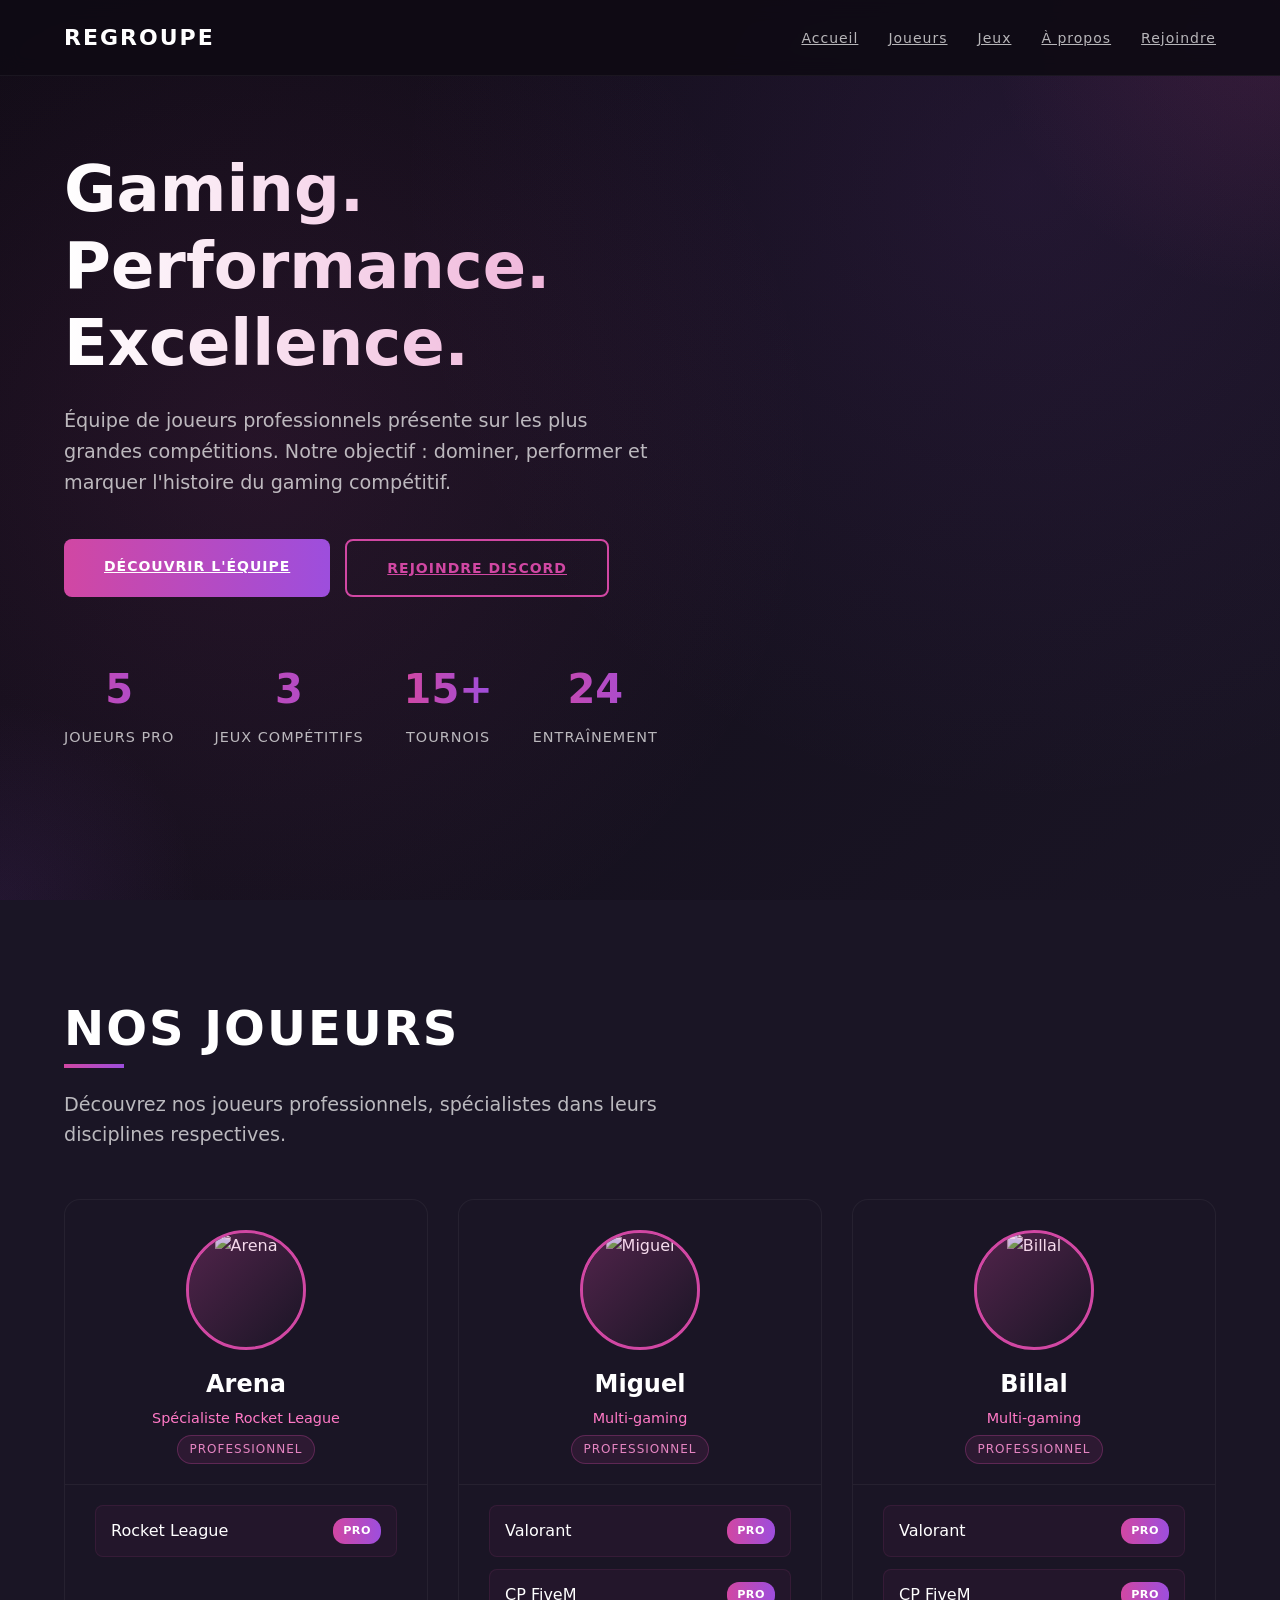
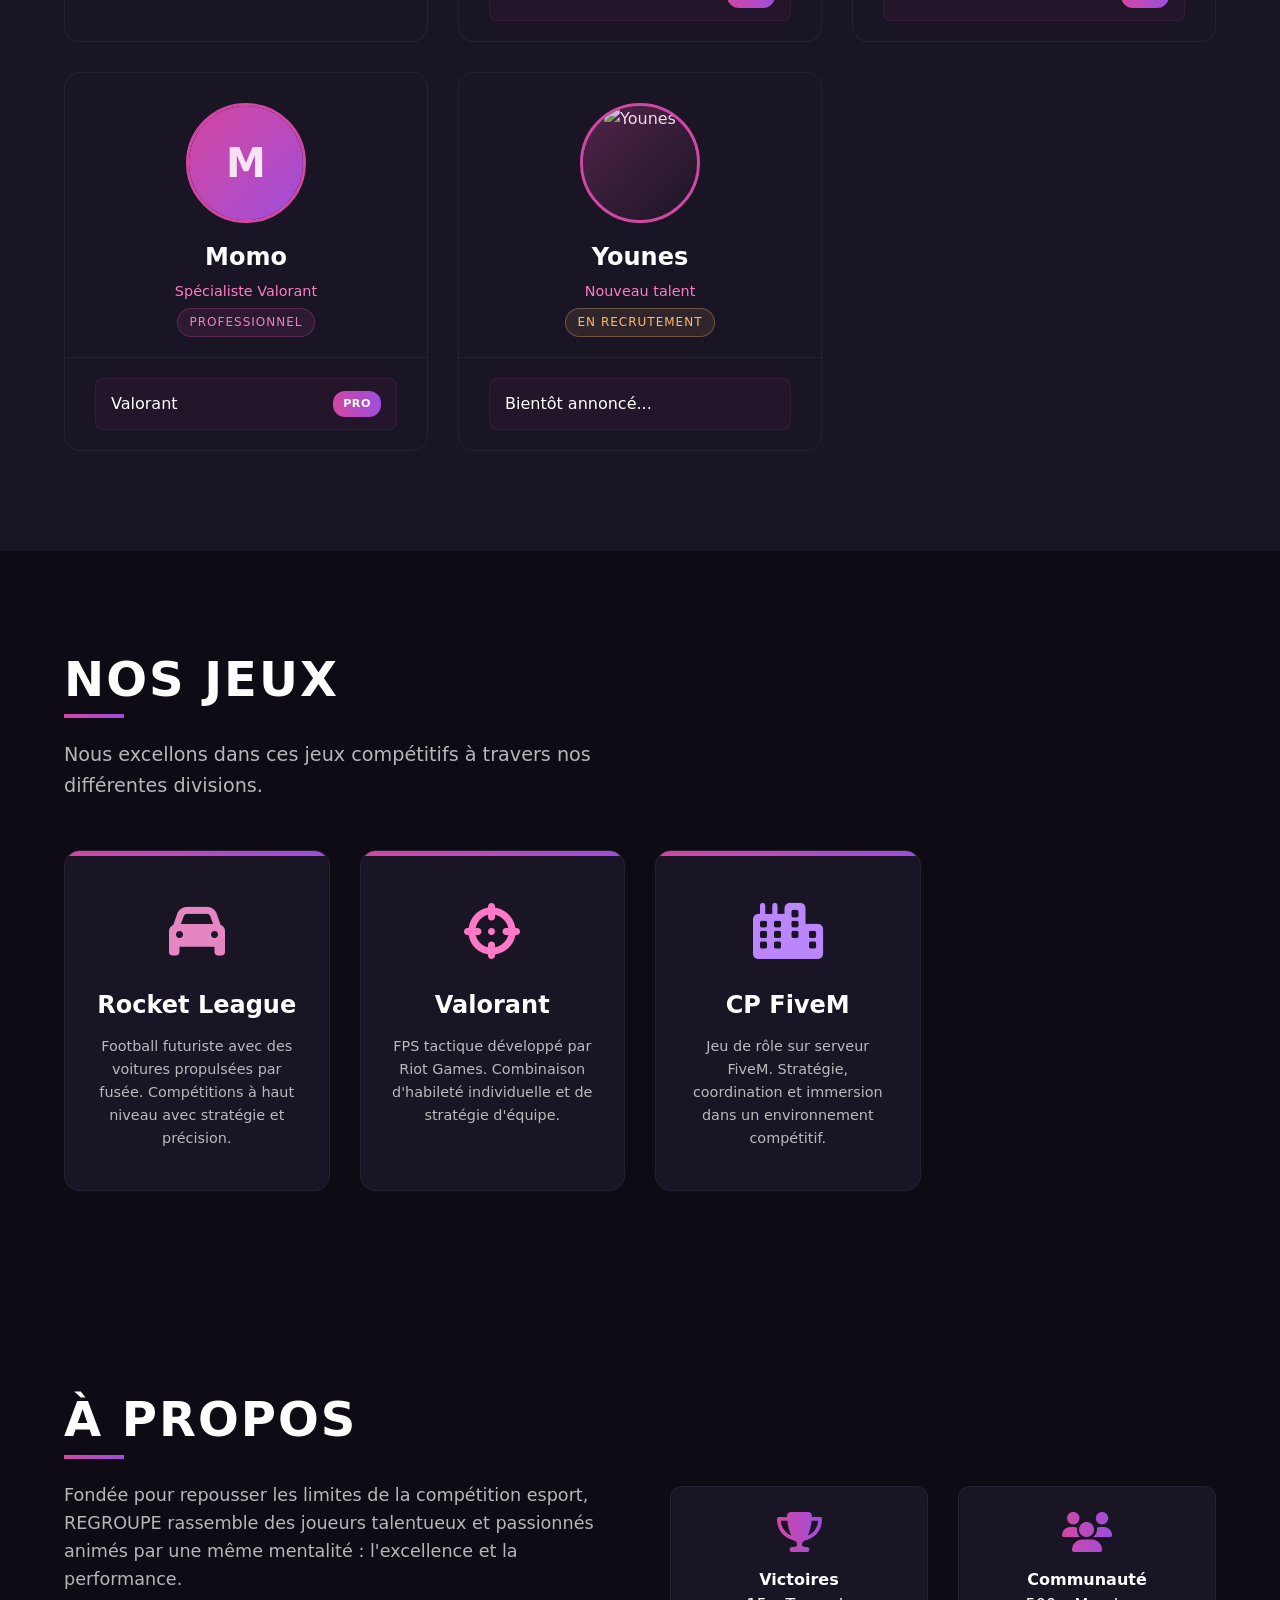
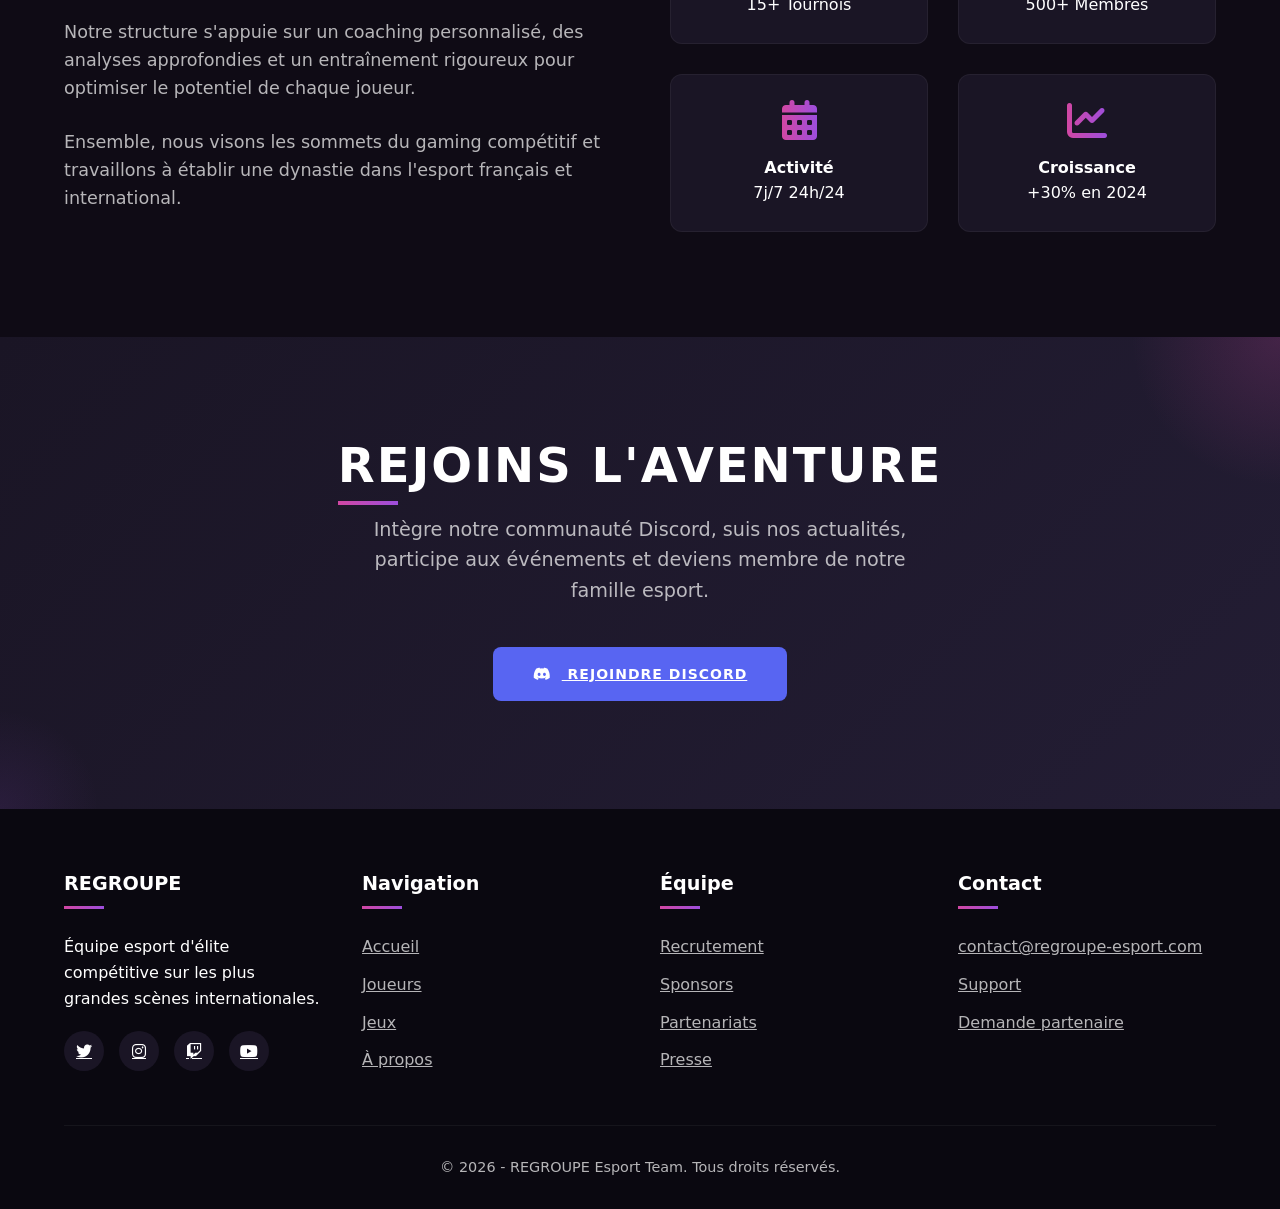
==== index.html @ 6b32d514 "Update index.html" ====
<!DOCTYPE html>
<html lang="fr">
<head>
<meta charset="UTF-8">
<meta name="viewport" content="width=device-width, initial-scale=1.0">
<meta name="description" content="REGROUPE - Équipe d'esport d'élite. Joueurs professionnels, compétitions et gaming compétitif.">
<title>REGROUPE - Elite Esport Team</title>
<link rel="stylesheet" href="https://cdnjs.cloudflare.com/ajax/libs/font-awesome/6.4.0/css/all.min.css">
<style>
/* ================= RESET & VARIABLES ================= */
:root {
    --primary: #d147a3;
    --primary-light: #e585c2;
    --primary-dark: #b32d8b;
    --secondary: #9d4edd;
    --secondary-light: #bb86fc;
    --secondary-dark: #7b2cbf;
    --background: #0f0b15;
    --surface: #1a1525;
    --surface-light: #231d34;
    --text: #ffffff;
    --text-secondary: rgba(255, 255, 255, 0.7);
    --accent: #ff79c6;
    --warning: #ffb86c;
    --border: rgba(255, 255, 255, 0.05);
    --success: #50fa7b;
    --discord: #5865f2;
}

* {
    margin: 0;
    padding: 0;
    box-sizing: border-box;
}

html {
    scroll-behavior: smooth;
}

body {
    font-family: 'Segoe UI', system-ui, -apple-system, sans-serif;
    background: var(--background);
    color: var(--text);
    line-height: 1.6;
    overflow-x: hidden;
}

/* ================= GLOBAL ================= */
.container {
    width: 90%;
    max-width: 1300px;
    margin: auto;
}

section {
    padding: 100px 0;
}

h1, h2, h3 {
    font-weight: 700;
    line-height: 1.2;
}

h1 {
    font-size: clamp(2.5rem, 5vw, 4rem);
}

h2 {
    font-size: clamp(2rem, 4vw, 3rem);
    text-transform: uppercase;
    letter-spacing: 2px;
    margin-bottom: 2rem;
    position: relative;
    display: inline-block;
}

h2::after {
    content: '';
    position: absolute;
    bottom: -10px;
    left: 0;
    width: 60px;
    height: 4px;
    background: linear-gradient(90deg, var(--primary), var(--secondary));
}

.section-subtitle {
    font-size: 1.2rem;
    color: var(--text-secondary);
    margin-bottom: 3rem;
    max-width: 600px;
}

.btn {
    display: inline-block;
    padding: 16px 40px;
    background: linear-gradient(90deg, var(--primary), var(--secondary));
    color: white;
    font-weight: 600;
    text-transform: uppercase;
    letter-spacing: 1px;
    border: none;
    border-radius: 8px;
    cursor: pointer;
    transition: all 0.3s ease;
    font-size: 14px;
    position: relative;
    overflow: hidden;
}

.btn:hover {
    transform: translateY(-3px);
    box-shadow: 0 10px 20px rgba(209, 71, 163, 0.3);
}

.btn.discord {
    background: var(--discord);
}

.btn.discord:hover {
    background: #4752c4;
}

.btn-outline {
    background: transparent;
    border: 2px solid var(--primary);
    color: var(--primary);
}

.btn-outline:hover {
    background: var(--primary);
    color: white;
}

/* ================= HEADER & NAVIGATION ================= */
header {
    position: fixed;
    width: 100%;
    top: 0;
    background: rgba(15, 11, 21, 0.95);
    backdrop-filter: blur(10px);
    -webkit-backdrop-filter: blur(10px);
    z-index: 1000;
    border-bottom: 1px solid rgba(255, 255, 255, 0.05);
    transition: all 0.3s ease;
}

.header-inner {
    display: flex;
    justify-content: space-between;
    align-items: center;
    padding: 20px 0;
}

.logo {
    font-size: 22px;
    font-weight: 700;
    letter-spacing: 2px;
    color: white;
    text-transform: uppercase;
}

nav ul {
    display: flex;
    gap: 30px;
    list-style: none;
}

nav li a {
    font-size: 14px;
    font-weight: 500;
    letter-spacing: 1px;
    color: var(--text-secondary);
    transition: all 0.3s ease;
    padding: 8px 0;
    position: relative;
}

nav li a:hover {
    color: white;
}

nav li a::after {
    content: '';
    position: absolute;
    bottom: 0;
    left: 0;
    width: 0;
    height: 2px;
    background: linear-gradient(90deg, var(--primary), var(--secondary));
    transition: width 0.3s ease;
}

nav li a:hover::after {
    width: 100%;
}

.menu-toggle {
    display: none;
    font-size: 24px;
    cursor: pointer;
    color: white;
}

/* ================= HERO ================= */
.hero {
    min-height: 100vh;
    background: 
        radial-gradient(circle at 20% 50%, rgba(209, 71, 163, 0.1) 0%, transparent 50%),
        radial-gradient(circle at 80% 20%, rgba(157, 78, 221, 0.1) 0%, transparent 50%),
        linear-gradient(135deg, #0f0b15 0%, #1a1525 100%);
    display: flex;
    align-items: center;
    position: relative;
    overflow: hidden;
    padding-top: 100px;
}

.hero::before {
    content: '';
    position: absolute;
    width: 600px;
    height: 600px;
    background: radial-gradient(circle, rgba(209, 71, 163, 0.15), transparent 70%);
    top: -300px;
    right: -300px;
    border-radius: 50%;
    z-index: 1;
}

.hero::after {
    content: '';
    position: absolute;
    width: 400px;
    height: 400px;
    background: radial-gradient(circle, rgba(157, 78, 221, 0.1), transparent 70%);
    bottom: -200px;
    left: -200px;
    border-radius: 50%;
}

.hero-content {
    max-width: 800px;
    position: relative;
    z-index: 2;
}

.hero h1 {
    margin-bottom: 25px;
    background: linear-gradient(90deg, #fff 0%, var(--primary-light) 100%);
    -webkit-background-clip: text;
    background-clip: text;
    color: transparent;
}

.hero p {
    font-size: 1.2rem;
    color: var(--text-secondary);
    margin-bottom: 40px;
    max-width: 600px;
}

.hero-buttons {
    display: flex;
    gap: 15px;
    flex-wrap: wrap;
}

.hero-stats {
    display: flex;
    gap: 40px;
    margin-top: 60px;
    flex-wrap: wrap;
}

.stat-item {
    text-align: center;
}

.stat-number {
    font-size: 2.5rem;
    font-weight: 700;
    background: linear-gradient(90deg, var(--primary), var(--secondary));
    -webkit-background-clip: text;
    background-clip: text;
    color: transparent;
    margin-bottom: 5px;
}

.stat-label {
    font-size: 0.9rem;
    color: var(--text-secondary);
    text-transform: uppercase;
    letter-spacing: 1px;
}

/* ================= PLAYERS ================= */
#players {
    background: #1a1525;
    position: relative;
}

.players-grid {
    display: grid;
    grid-template-columns: repeat(auto-fill, minmax(300px, 1fr));
    gap: 30px;
}

.player-card {
    background: var(--surface);
    border-radius: 16px;
    overflow: hidden;
    transition: all 0.4s ease;
    border: 1px solid var(--border);
    position: relative;
}

.player-card:hover {
    transform: translateY(-10px);
    background: var(--surface-light);
    border-color: rgba(209, 71, 163, 0.3);
    box-shadow: 0 15px 30px rgba(0, 0, 0, 0.3);
}

.player-header {
    padding: 30px 30px 20px;
    text-align: center;
    border-bottom: 1px solid var(--border);
}

.player-avatar {
    width: 120px;
    height: 120px;
    margin: 0 auto 20px;
    border-radius: 50%;
    border: 3px solid var(--primary);
    overflow: hidden;
    position: relative;
}

.player-avatar img {
    width: 100%;
    height: 100%;
    object-fit: cover;
    transition: transform 0.5s ease;
}

.player-card:hover .player-avatar img {
    transform: scale(1.1);
}

.player-avatar::after {
    content: '';
    position: absolute;
    top: 0;
    left: 0;
    width: 100%;
    height: 100%;
    background: linear-gradient(135deg, rgba(209, 71, 163, 0.3), transparent);
    border-radius: 50%;
}

.player-card h3 {
    font-size: 1.5rem;
    margin-bottom: 8px;
}

.player-role {
    font-size: 0.9rem;
    color: var(--accent);
    font-weight: 500;
    margin-bottom: 5px;
}

.player-status {
    font-size: 0.75rem;
    text-transform: uppercase;
    letter-spacing: 1px;
    padding: 4px 12px;
    border-radius: 20px;
    display: inline-block;
}

.status-pro {
    background: rgba(209, 71, 163, 0.1);
    color: var(--primary-light);
    border: 1px solid rgba(209, 71, 163, 0.3);
}

.status-pending {
    background: rgba(255, 184, 108, 0.1);
    color: var(--warning);
    border: 1px solid rgba(255, 184, 108, 0.3);
}

.player-body {
    padding: 20px 30px;
}

.games-list {
    display: flex;
    flex-direction: column;
    gap: 12px;
}

.game-item {
    background: rgba(209, 71, 163, 0.05);
    border-radius: 8px;
    padding: 12px 15px;
    display: flex;
    justify-content: space-between;
    align-items: center;
    transition: all 0.3s ease;
    border: 1px solid rgba(209, 71, 163, 0.1);
}

.game-item:hover {
    background: rgba(209, 71, 163, 0.1);
    border-color: rgba(209, 71, 163, 0.3);
}

.game-name {
    font-weight: 500;
}

.pro-badge {
    background: linear-gradient(90deg, var(--primary), var(--secondary));
    color: white;
    padding: 4px 10px;
    border-radius: 12px;
    font-size: 0.7rem;
    font-weight: 700;
    letter-spacing: 0.5px;
}

/* ================= GAMES ================= */
#games {
    background: #0f0b15;
}

.games-grid {
    display: grid;
    grid-template-columns: repeat(auto-fill, minmax(250px, 1fr));
    gap: 30px;
}

.game-card {
    background: var(--surface);
    border-radius: 16px;
    padding: 40px 30px;
    text-align: center;
    transition: all 0.4s ease;
    border: 1px solid var(--border);
    position: relative;
    overflow: hidden;
}

.game-card:hover {
    transform: translateY(-10px);
    border-color: rgba(209, 71, 163, 0.3);
    box-shadow: 0 15px 30px rgba(0, 0, 0, 0.3);
}

.game-card::before {
    content: '';
    position: absolute;
    top: 0;
    left: 0;
    width: 100%;
    height: 5px;
    background: linear-gradient(90deg, var(--primary), var(--secondary));
}

.game-icon {
    font-size: 3.5rem;
    margin-bottom: 20px;
    height: 80px;
    display: flex;
    align-items: center;
    justify-content: center;
}

.game-card h3 {
    font-size: 1.5rem;
    margin-bottom: 15px;
}

.game-description {
    color: var(--text-secondary);
    font-size: 0.9rem;
}

/* ================= ABOUT ================= */
.about-content {
    display: grid;
    grid-template-columns: 1fr 1fr;
    gap: 60px;
    align-items: center;
}

.about-text p {
    margin-bottom: 25px;
    color: var(--text-secondary);
    font-size: 1.1rem;
}

.about-stats {
    display: grid;
    grid-template-columns: repeat(2, 1fr);
    gap: 30px;
}

.about-stat {
    text-align: center;
    padding: 25px;
    background: var(--surface);
    border-radius: 12px;
    border: 1px solid var(--border);
    transition: all 0.3s ease;
}

.about-stat:hover {
    border-color: rgba(209, 71, 163, 0.3);
    transform: translateY(-5px);
}

.about-stat i {
    font-size: 2.5rem;
    background: linear-gradient(90deg, var(--primary), var(--secondary));
    -webkit-background-clip: text;
    background-clip: text;
    color: transparent;
    margin-bottom: 15px;
}

/* ================= DISCORD CTA ================= */
.discord-cta {
    background: linear-gradient(135deg, #1a1525 0%, #231d34 100%);
    text-align: center;
    position: relative;
    overflow: hidden;
}

.discord-cta::before {
    content: '';
    position: absolute;
    width: 300px;
    height: 300px;
    background: radial-gradient(circle, rgba(209, 71, 163, 0.2), transparent 70%);
    top: -150px;
    right: -150px;
    border-radius: 50%;
}

.discord-cta::after {
    content: '';
    position: absolute;
    width: 200px;
    height: 200px;
    background: radial-gradient(circle, rgba(157, 78, 221, 0.1), transparent 70%);
    bottom: -100px;
    left: -100px;
    border-radius: 50%;
}

.discord-cta .container {
    position: relative;
    z-index: 2;
}

.discord-cta h2 {
    margin-bottom: 20px;
}

.discord-cta p {
    font-size: 1.2rem;
    color: var(--text-secondary);
    margin-bottom: 40px;
    max-width: 600px;
    margin-left: auto;
    margin-right: auto;
}

/* ================= FOOTER ================= */
footer {
    background: #0a0810;
    padding: 60px 0 30px;
}

.footer-content {
    display: grid;
    grid-template-columns: repeat(4, 1fr);
    gap: 40px;
    margin-bottom: 40px;
}

.footer-column h4 {
    font-size: 1.2rem;
    margin-bottom: 25px;
    position: relative;
    padding-bottom: 10px;
}

.footer-column h4::after {
    content: '';
    position: absolute;
    bottom: 0;
    left: 0;
    width: 40px;
    height: 3px;
    background: linear-gradient(90deg, var(--primary), var(--secondary));
}

.footer-links {
    list-style: none;
}

.footer-links li {
    margin-bottom: 12px;
}

.footer-links a {
    color: var(--text-secondary);
    transition: all 0.3s ease;
}

.footer-links a:hover {
    color: white;
    padding-left: 5px;
}

.social-links {
    display: flex;
    gap: 15px;
    margin-top: 20px;
}

.social-links a {
    display: flex;
    align-items: center;
    justify-content: center;
    width: 40px;
    height: 40px;
    background: var(--surface);
    border-radius: 50%;
    color: white;
    transition: all 0.3s ease;
}

.social-links a:hover {
    background: linear-gradient(90deg, var(--primary), var(--secondary));
    transform: translateY(-5px);
}

.copyright {
    text-align: center;
    padding-top: 30px;
    border-top: 1px solid rgba(255, 255, 255, 0.05);
    color: var(--text-secondary);
    font-size: 0.9rem;
}

/* ================= SCROLL ANIMATION ================= */
.reveal {
    opacity: 0;
    transform: translateY(40px);
    transition: all 0.8s cubic-bezier(0.5, 0, 0, 1);
}

.reveal.active {
    opacity: 1;
    transform: translateY(0);
}

/* ================= RESPONSIVE ================= */
@media (max-width: 992px) {
    .about-content {
        grid-template-columns: 1fr;
        gap: 40px;
    }
    
    .footer-content {
        grid-template-columns: repeat(2, 1fr);
    }
}

@media (max-width: 768px) {
    nav ul {
        position: fixed;
        top: 80px;
        left: 0;
        width: 100%;
        background: rgba(15, 11, 21, 0.98);
        backdrop-filter: blur(10px);
        flex-direction: column;
        align-items: center;
        padding: 30px 0;
        gap: 20px;
        transform: translateY(-100%);
        opacity: 0;
        visibility: hidden;
        transition: all 0.4s ease;
        z-index: 999;
        border-bottom: 1px solid var(--border);
    }
    
    nav ul.active {
        transform: translateY(0);
        opacity: 1;
        visibility: visible;
    }
    
    .menu-toggle {
        display: block;
    }
    
    .hero-stats {
        justify-content: center;
        gap: 30px;
    }
    
    .hero-buttons {
        flex-direction: column;
        align-items: flex-start;
    }
    
    .stat-item {
        flex: 0 0 calc(50% - 15px);
    }
    
    section {
        padding: 80px 0;
    }
}

@media (max-width: 576px) {
    .players-grid,
    .games-grid {
        grid-template-columns: 1fr;
    }
    
    .hero-stats {
        flex-direction: column;
        gap: 20px;
    }
    
    .stat-item {
        flex: 0 0 100%;
    }
    
    .footer-content {
        grid-template-columns: 1fr;
    }
    
    .about-stats {
        grid-template-columns: 1fr;
    }
}
</style>
</head>

<body>

<header>
    <div class="container header-inner">
        <div class="logo">REGROUPE</div>
        <div class="menu-toggle" id="menuToggle">
            <i class="fas fa-bars"></i>
        </div>
        <nav>
            <ul id="navMenu">
                <li><a href="#hero">Accueil</a></li>
                <li><a href="#players">Joueurs</a></li>
                <li><a href="#games">Jeux</a></li>
                <li><a href="#about">À propos</a></li>
                <li><a href="#discord">Rejoindre</a></li>
            </ul>
        </nav>
    </div>
</header>

<section class="hero" id="hero">
    <div class="container">
        <div class="hero-content reveal">
            <h1>Gaming. Performance. Excellence.</h1>
            <p>
                Équipe de joueurs professionnels présente sur les plus grandes compétitions.
                Notre objectif : dominer, performer et marquer l'histoire du gaming compétitif.
            </p>
            <div class="hero-buttons">
                <a href="#players" class="btn">Découvrir l'équipe</a>
                <a href="#discord" class="btn btn-outline">Rejoindre Discord</a>
            </div>
            <div class="hero-stats">
                <div class="stat-item reveal">
                    <div class="stat-number">5</div>
                    <div class="stat-label">Joueurs Pro</div>
                </div>
                <div class="stat-item reveal">
                    <div class="stat-number">3</div>
                    <div class="stat-label">Jeux Compétitifs</div>
                </div>
                <div class="stat-item reveal">
                    <div class="stat-number">15+</div>
                    <div class="stat-label">Tournois</div>
                </div>
                <div class="stat-item reveal">
                    <div class="stat-number">24/7</div>
                    <div class="stat-label">Entraînement</div>
                </div>
            </div>
        </div>
    </div>
</section>

<section id="players">
    <div class="container">
        <h2 class="reveal">Nos Joueurs</h2>
        <p class="section-subtitle reveal">Découvrez nos joueurs professionnels, spécialistes dans leurs disciplines respectives.</p>
        
        <div class="players-grid">
            <div class="player-card reveal">
                <div class="player-header">
                    <div class="player-avatar">
                        <img src="https://cdn.discordapp.com/avatars/1020293206275006467/a2a3ce6e78648e7be5e22c130faf07b6.png?size=1024" alt="Arena">
                    </div>
                    <h3>Arena</h3>
                    <div class="player-role">Spécialiste Rocket League</div>
                    <div class="player-status status-pro">Professionnel</div>
                </div>
                <div class="player-body">
                    <div class="games-list">
                        <div class="game-item">
                            <span class="game-name">Rocket League</span>
                            <span class="pro-badge">PRO</span>
                        </div>
                    </div>
                </div>
            </div>

            <div class="player-card reveal">
                <div class="player-header">
                    <div class="player-avatar">
                        <img src="https://cdn.discordapp.com/avatars/955131632581500938/8b0ec47c6717c95256fdf69a885ccce3.png?size=1024" alt="Miguel">
                    </div>
                    <h3>Miguel</h3>
                    <div class="player-role">Multi-gaming</div>
                    <div class="player-status status-pro">Professionnel</div>
                </div>
                <div class="player-body">
                    <div class="games-list">
                        <div class="game-item">
                            <span class="game-name">Valorant</span>
                            <span class="pro-badge">PRO</span>
                        </div>
                        <div class="game-item">
                            <span class="game-name">CP FiveM</span>
                            <span class="pro-badge">PRO</span>
                        </div>
                    </div>
                </div>
            </div>

            <div class="player-card reveal">
                <div class="player-header">
                    <div class="player-avatar">
                        <img src="https://cdn.discordapp.com/avatars/639645226377412666/a_aa2892becb77d1b253a7e54a13a0e8cf.gif?size=1024" alt="Billal">
                    </div>
                    <h3>Billal</h3>
                    <div class="player-role">Multi-gaming</div>
                    <div class="player-status status-pro">Professionnel</div>
                </div>
                <div class="player-body">
                    <div class="games-list">
                        <div class="game-item">
                            <span class="game-name">Valorant</span>
                            <span class="pro-badge">PRO</span>
                        </div>
                        <div class="game-item">
                            <span class="game-name">CP FiveM</span>
                            <span class="pro-badge">PRO</span>
                        </div>
                    </div>
                </div>
            </div>

            <div class="player-card reveal">
                <div class="player-header">
                    <div class="player-avatar">
                        <div style="width: 100%; height: 100%; background: linear-gradient(135deg, var(--primary), var(--secondary)); display: flex; align-items: center; justify-content: center; font-size: 2.5rem; font-weight: bold;">M</div>
                    </div>
                    <h3>Momo</h3>
                    <div class="player-role">Spécialiste Valorant</div>
                    <div class="player-status status-pro">Professionnel</div>
                </div>
                <div class="player-body">
                    <div class="games-list">
                        <div class="game-item">
                            <span class="game-name">Valorant</span>
                            <span class="pro-badge">PRO</span>
                        </div>
                    </div>
                </div>
            </div>

            <div class="player-card reveal">
                <div class="player-header">
                    <div class="player-avatar">
                        <img src="https://cdn.discordapp.com/avatars/1443700860583411817/c256b0f046fea6a8053f9e53bbf5bc9a.png?size=1024" alt="Younes">
                    </div>
                    <h3>Younes</h3>
                    <div class="player-role">Nouveau talent</div>
                    <div class="player-status status-pending">En recrutement</div>
                </div>
                <div class="player-body">
                    <div class="games-list">
                        <div class="game-item">
                            <span class="game-name">Bientôt annoncé...</span>
                        </div>
                    </div>
                </div>
            </div>
        </div>
    </div>
</section>

<section id="games">
    <div class="container">
        <h2 class="reveal">Nos Jeux</h2>
        <p class="section-subtitle reveal">Nous excellons dans ces jeux compétitifs à travers nos différentes divisions.</p>
        
        <div class="games-grid">
            <div class="game-card reveal">
                <div class="game-icon">
                    <i class="fas fa-car" style="color: var(--primary-light);"></i>
                </div>
                <h3>Rocket League</h3>
                <p class="game-description">Football futuriste avec des voitures propulsées par fusée. Compétitions à haut niveau avec stratégie et précision.</p>
            </div>
            
            <div class="game-card reveal">
                <div class="game-icon">
                    <i class="fas fa-crosshairs" style="color: #ff79c6;"></i>
                </div>
                <h3>Valorant</h3>
                <p class="game-description">FPS tactique développé par Riot Games. Combinaison d'habileté individuelle et de stratégie d'équipe.</p>
            </div>
            
            <div class="game-card reveal">
                <div class="game-icon">
                    <i class="fas fa-city" style="color: var(--secondary-light);"></i>
                </div>
                <h3>CP FiveM</h3>
                <p class="game-description">Jeu de rôle sur serveur FiveM. Stratégie, coordination et immersion dans un environnement compétitif.</p>
            </div>
        </div>
    </div>
</section>

<section id="about" class="about">
    <div class="container">
        <h2 class="reveal">À propos</h2>
        <div class="about-content">
            <div class="about-text reveal">
                <p>Fondée pour repousser les limites de la compétition esport, REGROUPE rassemble des joueurs talentueux et passionnés animés par une même mentalité : l'excellence et la performance.</p>
                <p>Notre structure s'appuie sur un coaching personnalisé, des analyses approfondies et un entraînement rigoureux pour optimiser le potentiel de chaque joueur.</p>
                <p>Ensemble, nous visons les sommets du gaming compétitif et travaillons à établir une dynastie dans l'esport français et international.</p>
            </div>
            <div class="about-stats reveal">
                <div class="about-stat">
                    <i class="fas fa-trophy"></i>
                    <h4>Victoires</h4>
                    <p>15+ Tournois</p>
                </div>
                <div class="about-stat">
                    <i class="fas fa-users"></i>
                    <h4>Communauté</h4>
                    <p>500+ Membres</p>
                </div>
                <div class="about-stat">
                    <i class="fas fa-calendar-alt"></i>
                    <h4>Activité</h4>
                    <p>7j/7 24h/24</p>
                </div>
                <div class="about-stat">
                    <i class="fas fa-chart-line"></i>
                    <h4>Croissance</h4>
                    <p>+30% en 2024</p>
                </div>
            </div>
        </div>
    </div>
</section>

<section class="discord-cta" id="discord">
    <div class="container">
        <div class="reveal">
            <h2>Rejoins l'Aventure</h2>
            <p>Intègre notre communauté Discord, suis nos actualités, participe aux événements et deviens membre de notre famille esport.</p>
            <a href="#" class="btn discord">
                <i class="fab fa-discord" style="margin-right: 10px;"></i> Rejoindre Discord
            </a>
        </div>
    </div>
</section>

<footer>
    <div class="container">
        <div class="footer-content">
            <div class="footer-column">
                <h4>REGROUPE</h4>
                <p>Équipe esport d'élite compétitive sur les plus grandes scènes internationales.</p>
                <div class="social-links">
                    <a href="#"><i class="fab fa-twitter"></i></a>
                    <a href="#"><i class="fab fa-instagram"></i></a>
                    <a href="#"><i class="fab fa-twitch"></i></a>
                    <a href="#"><i class="fab fa-youtube"></i></a>
                </div>
            </div>
            <div class="footer-column">
                <h4>Navigation</h4>
                <ul class="footer-links">
                    <li><a href="#hero">Accueil</a></li>
                    <li><a href="#players">Joueurs</a></li>
                    <li><a href="#games">Jeux</a></li>
                    <li><a href="#about">À propos</a></li>
                </ul>
            </div>
            <div class="footer-column">
                <h4>Équipe</h4>
                <ul class="footer-links">
                    <li><a href="#">Recrutement</a></li>
                    <li><a href="#">Sponsors</a></li>
                    <li><a href="#">Partenariats</a></li>
                    <li><a href="#">Presse</a></li>
                </ul>
            </div>
            <div class="footer-column">
                <h4>Contact</h4>
                <ul class="footer-links">
                    <li><a href="mailto:contact@regroupe-esport.com">contact@regroupe-esport.com</a></li>
                    <li><a href="#">Support</a></li>
                    <li><a href="#">Demande partenaire</a></li>
                </ul>
            </div>
        </div>
        <div class="copyright">
            <p>&copy; 2026 - REGROUPE Esport Team. Tous droits réservés.</p>
        </div>
    </div>
</footer>

<script>
/* ===== MENU TOGGLE ===== */
const menuToggle = document.getElementById('menuToggle');
const navMenu = document.getElementById('navMenu');

menuToggle.addEventListener('click', () => {
    navMenu.classList.toggle('active');
    menuToggle.innerHTML = navMenu.classList.contains('active') 
        ? '<i class="fas fa-times"></i>' 
        : '<i class="fas fa-bars"></i>';
});

// Fermer le menu en cliquant sur un lien
document.querySelectorAll('#navMenu a').forEach(link => {
    link.addEventListener('click', () => {
        navMenu.classList.remove('active');
        menuToggle.innerHTML = '<i class="fas fa-bars"></i>';
    });
});

/* ===== SCROLL REVEAL ===== */
const reveals = document.querySelectorAll('.reveal');

function revealOnScroll() {
    reveals.forEach(el => {
        const windowHeight = window.innerHeight;
        const elementTop = el.getBoundingClientRect().top;
        const elementVisible = 100;
        
        if (elementTop < windowHeight - elementVisible) {
            el.classList.add('active');
        }
    });
}

window.addEventListener('scroll', revealOnScroll);
revealOnScroll(); // Initial check

/* ===== HEADER SCROLL EFFECT ===== */
window.addEventListener('scroll', () => {
    const header = document.querySelector('header');
    if (window.scrollY > 50) {
        header.style.padding = '0';
        header.style.backdropFilter = 'blur(15px)';
    } else {
        header.style.padding = '';
        header.style.backdropFilter = 'blur(10px)';
    }
});

/* ===== SMOOTH SCROLL ===== */
document.querySelectorAll('a[href^="#"]').forEach(anchor => {
    anchor.addEventListener('click', function(e) {
        e.preventDefault();
        const targetId = this.getAttribute('href');
        if (targetId === '#') return;
        
        const targetElement = document.querySelector(targetId);
        if (targetElement) {
            window.scrollTo({
                top: targetElement.offsetTop - 80,
                behavior: 'smooth'
            });
        }
    });
});

/* ===== ANIMATE STATS ===== */
function animateStats() {
    const statNumbers = document.querySelectorAll('.stat-number');
    
    statNumbers.forEach(stat => {
        const target = parseInt(stat.textContent);
        let current = 0;
        const increment = target / 50;
        const timer = setInterval(() => {
            current += increment;
            if (current >= target) {
                current = target;
                clearInterval(timer);
            }
            stat.textContent = Math.floor(current) + (stat.textContent.includes('+') ? '+' : '');
        }, 30);
    });
}

// Déclencher l'animation des stats quand la section hero est visible
const observer = new IntersectionObserver((entries) => {
    entries.forEach(entry => {
        if (entry.isIntersecting) {
            animateStats();
            observer.unobserve(entry.target);
        }
    });
}, { threshold: 0.5 });

const heroSection = document.querySelector('.hero');
if (heroSection) observer.observe(heroSection);
</script>

</body>
</html>
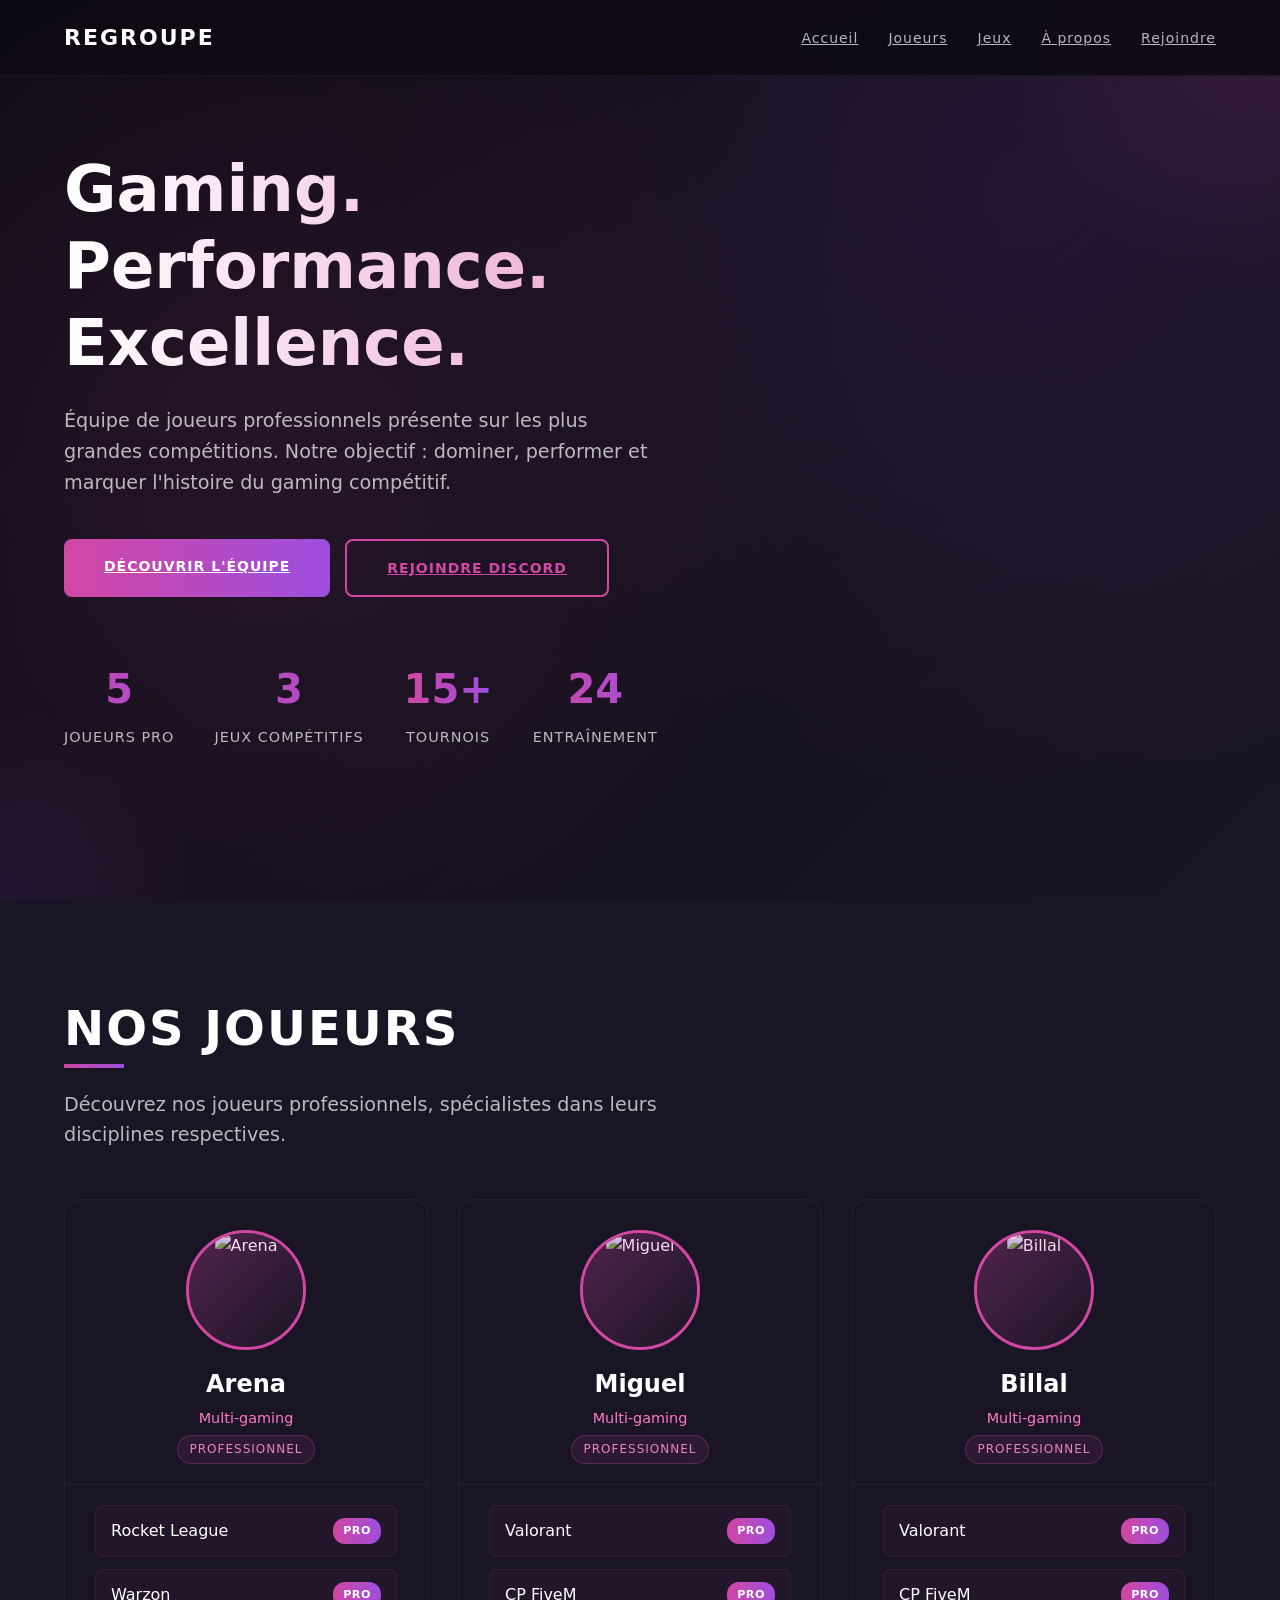
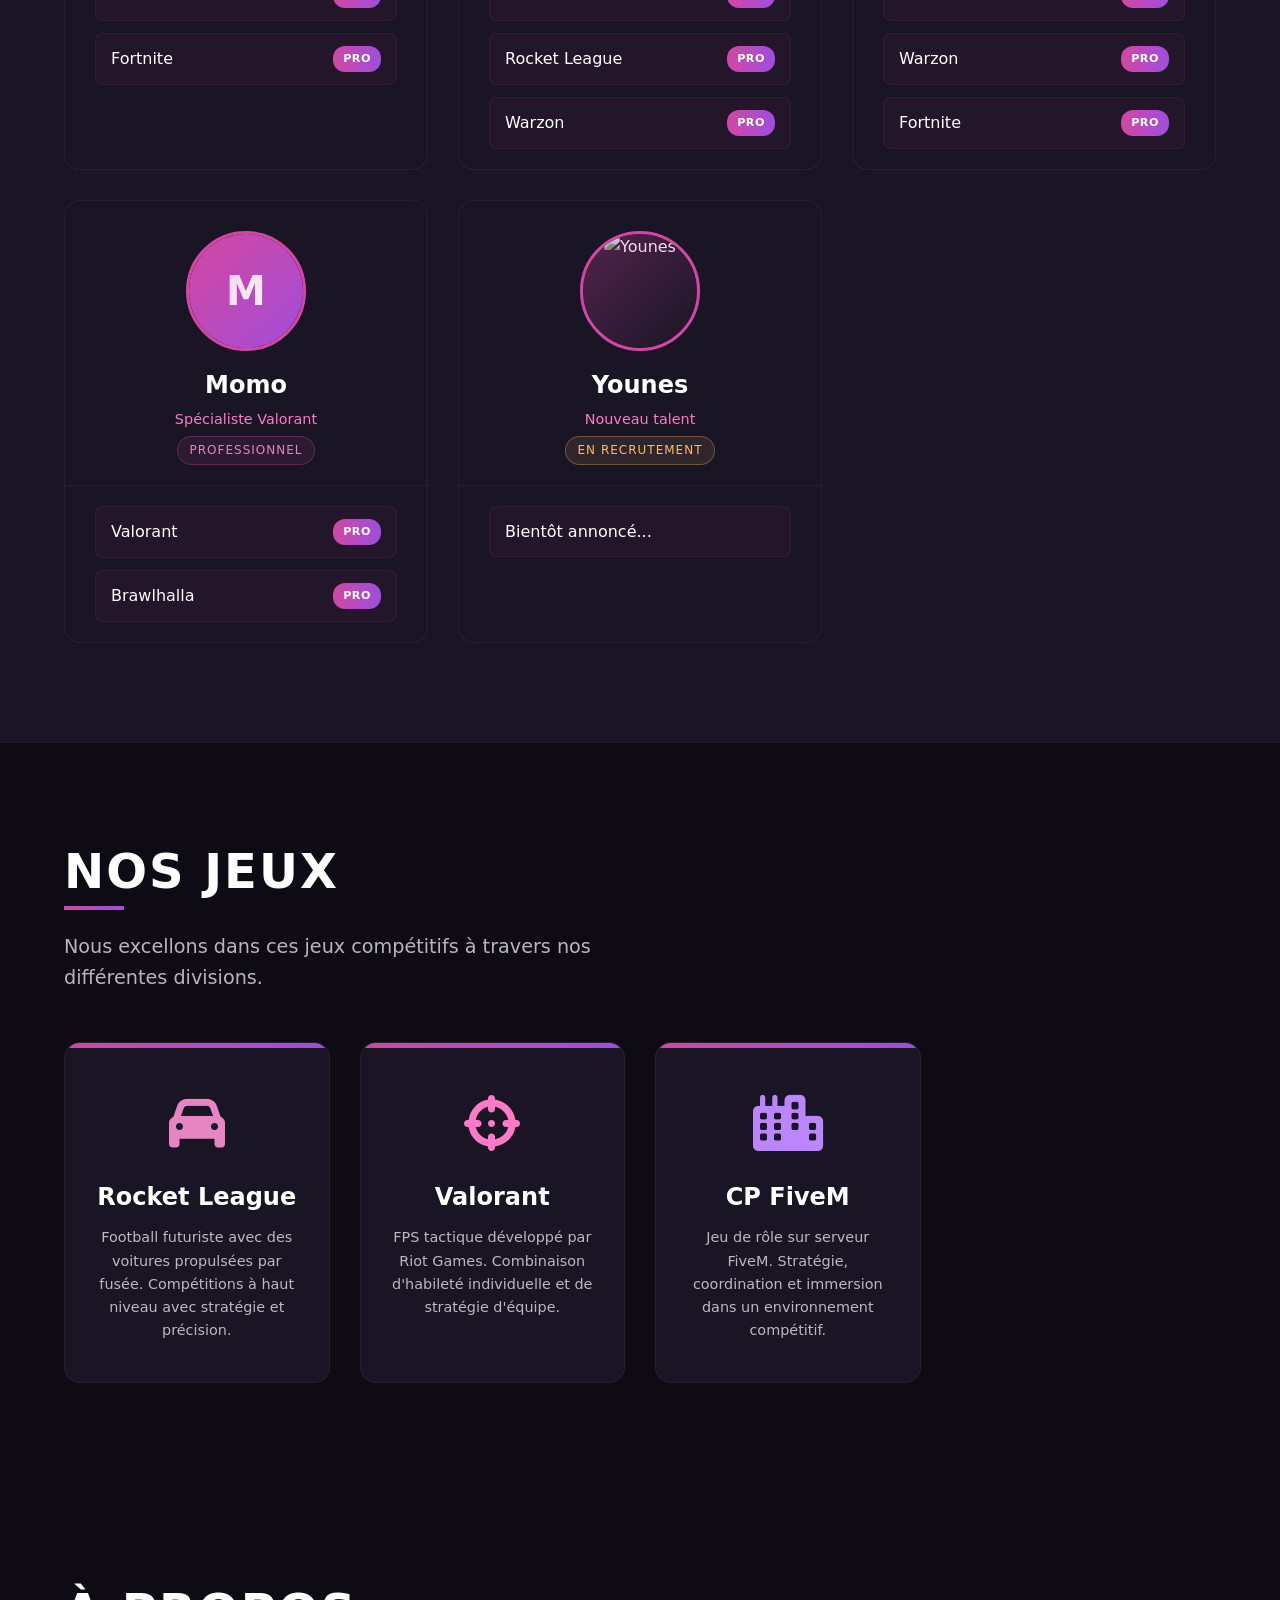
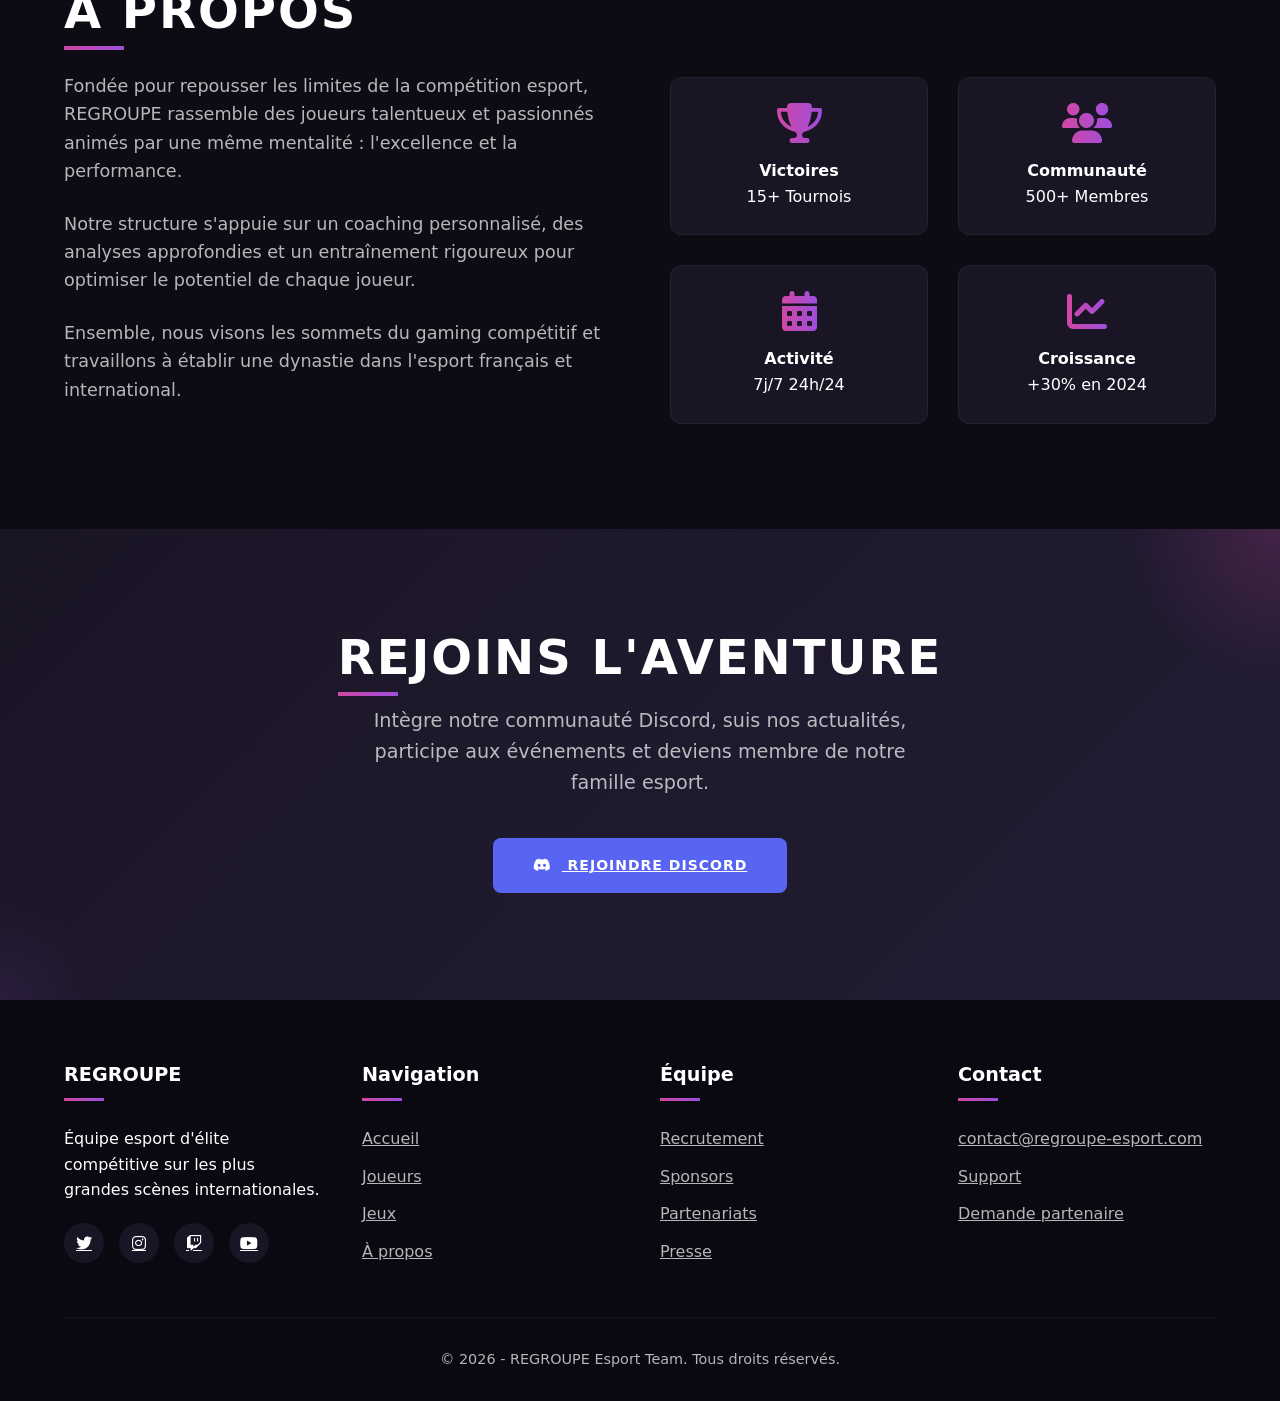
==== commit 32ab94dd: "Update print statement from 'Hello' to 'Goodbye'" ====
--- a/index.html
+++ b/index.html
@@ -825,13 +825,21 @@
                         <img src="https://cdn.discordapp.com/avatars/1020293206275006467/a2a3ce6e78648e7be5e22c130faf07b6.png?size=1024" alt="Arena">
                     </div>
                     <h3>Arena</h3>
-                    <div class="player-role">Spécialiste Rocket League</div>
+                    <div class="player-role">Multi-gaming</div>
                     <div class="player-status status-pro">Professionnel</div>
                 </div>
                 <div class="player-body">
                     <div class="games-list">
                         <div class="game-item">
                             <span class="game-name">Rocket League</span>
+                            <span class="pro-badge">PRO</span>
+                        </div>
+                        <div class="game-item">
+                            <span class="game-name">Warzon</span>
+                            <span class="pro-badge">PRO</span>
+                        </div>
+                        <div class="game-item">
+                            <span class="game-name">Fortnite</span>
                             <span class="pro-badge">PRO</span>
                         </div>
                     </div>
@@ -857,6 +865,14 @@
                             <span class="game-name">CP FiveM</span>
                             <span class="pro-badge">PRO</span>
                         </div>
+                        <div class="game-item">
+                            <span class="game-name">Rocket League</span>
+                            <span class="pro-badge">PRO</span>
+                        </div>
+                        <div class="game-item">
+                            <span class="game-name">Warzon</span>
+                            <span class="pro-badge">PRO</span>
+                        </div>
                     </div>
                 </div>
             </div>
@@ -880,6 +896,14 @@
                             <span class="game-name">CP FiveM</span>
                             <span class="pro-badge">PRO</span>
                         </div>
+                        <div class="game-item">
+                            <span class="game-name">Warzon</span>
+                            <span class="pro-badge">PRO</span>
+                        </div>
+                        <div class="game-item">
+                            <span class="game-name">Fortnite</span>
+                            <span class="pro-badge">PRO</span>
+                        </div>
                     </div>
                 </div>
             </div>
@@ -897,6 +921,10 @@
                     <div class="games-list">
                         <div class="game-item">
                             <span class="game-name">Valorant</span>
+                            <span class="pro-badge">PRO</span>
+                        </div>
+                        <div class="game-item">
+                            <span class="game-name">Brawlhalla</span>
                             <span class="pro-badge">PRO</span>
                         </div>
                     </div>
@@ -1152,3 +1180,4 @@
 
 </body>
 </html>
+
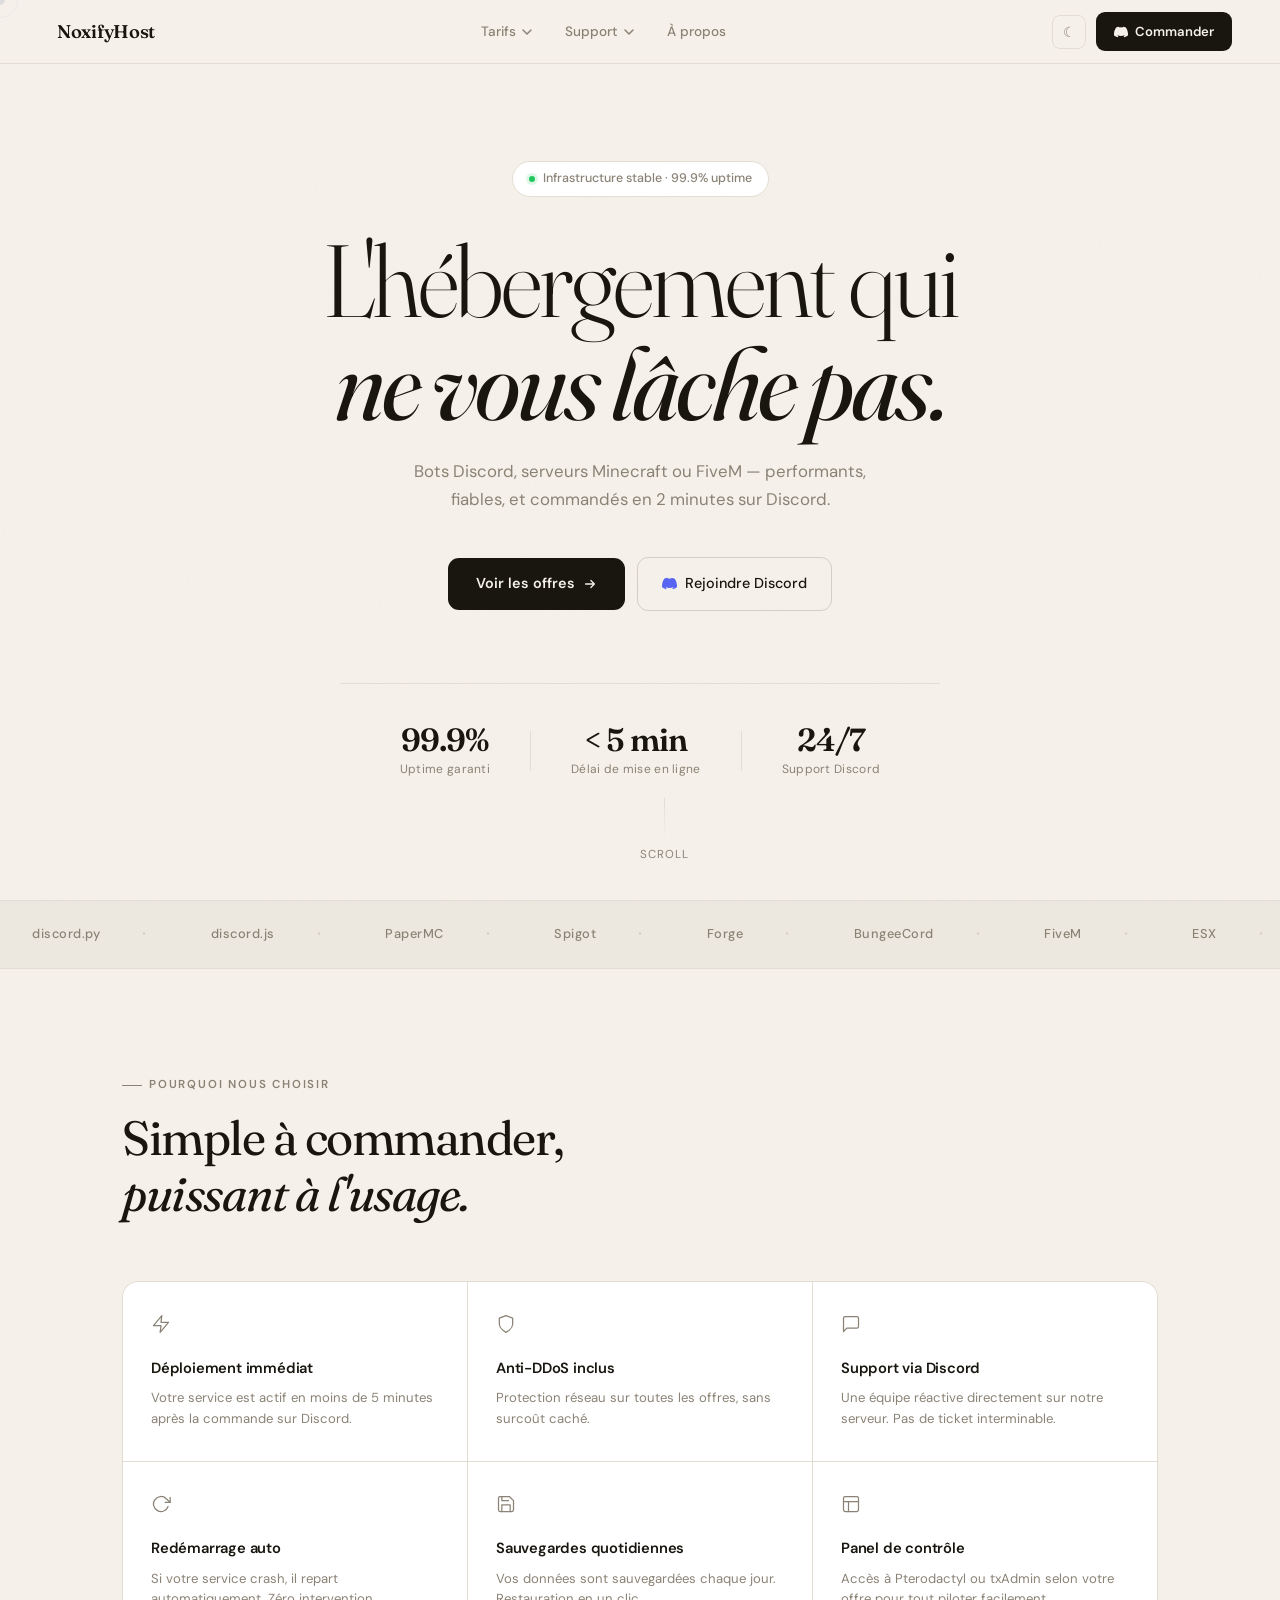
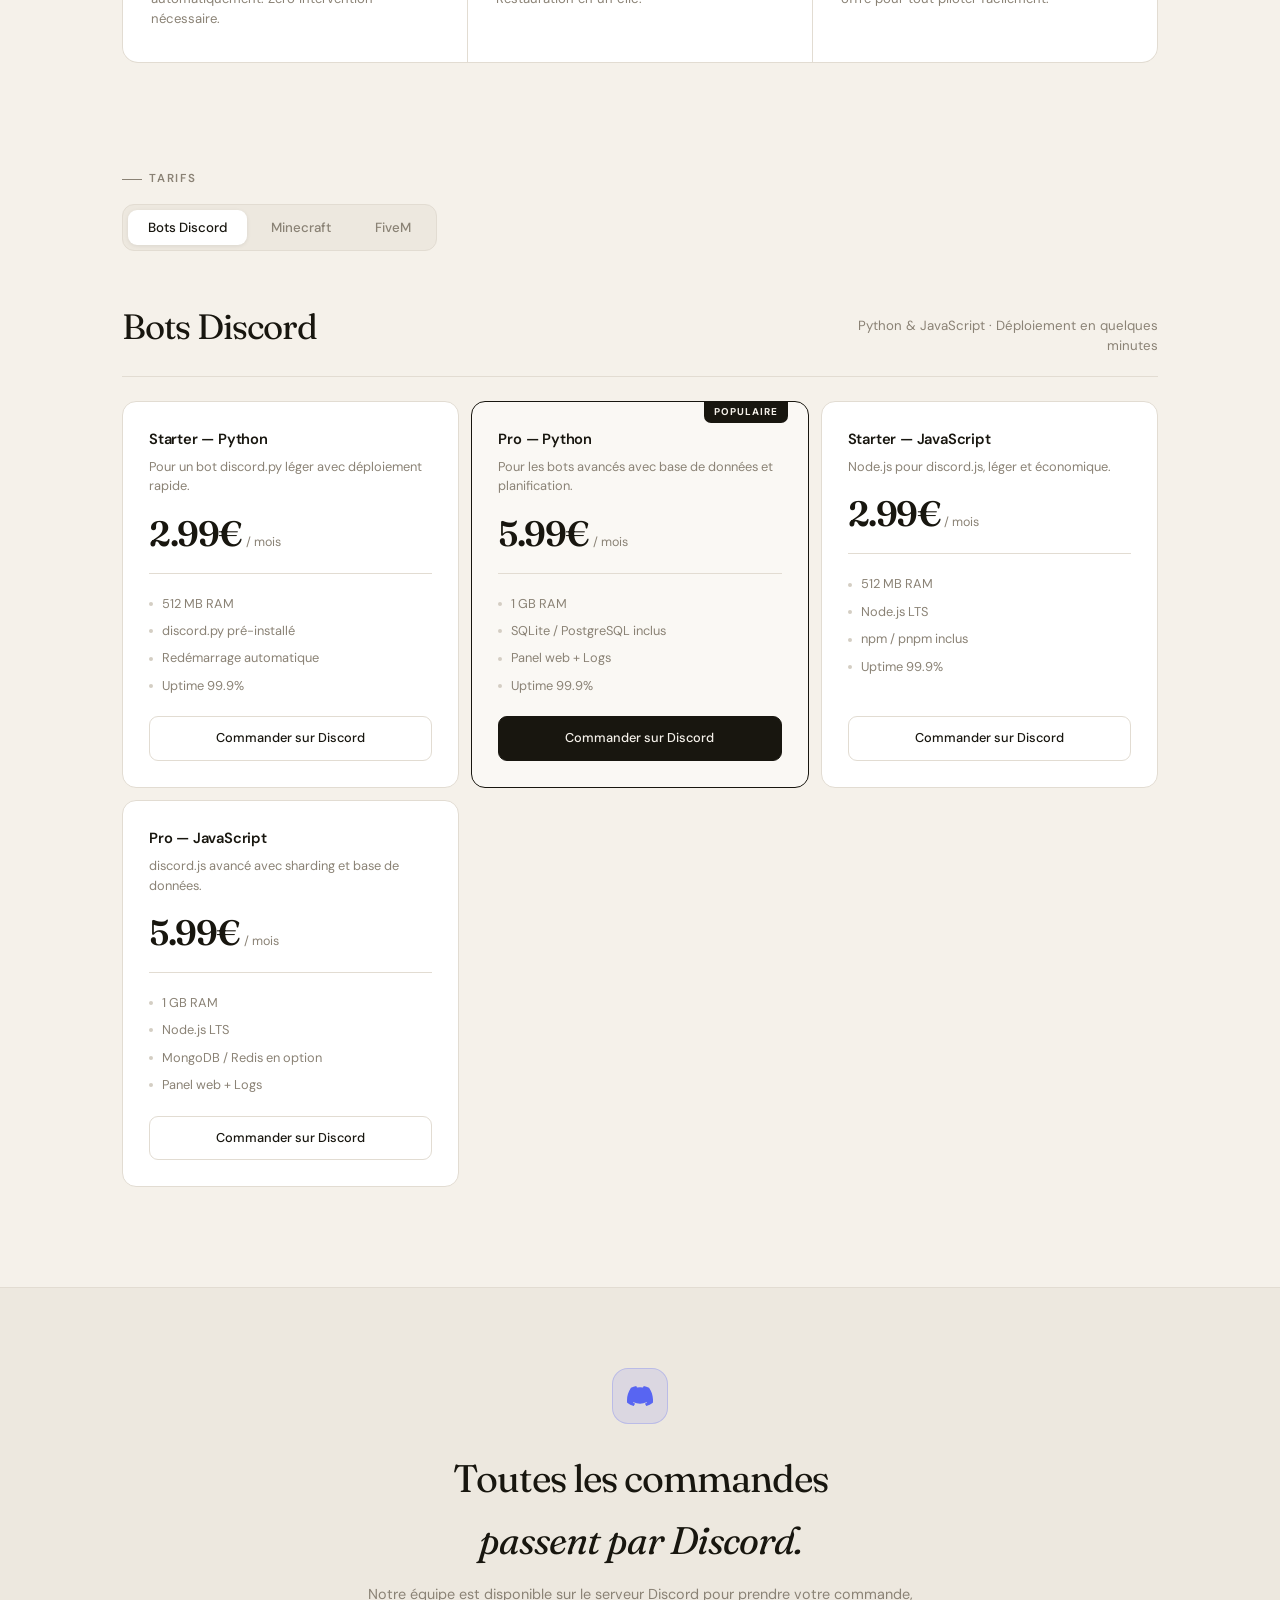
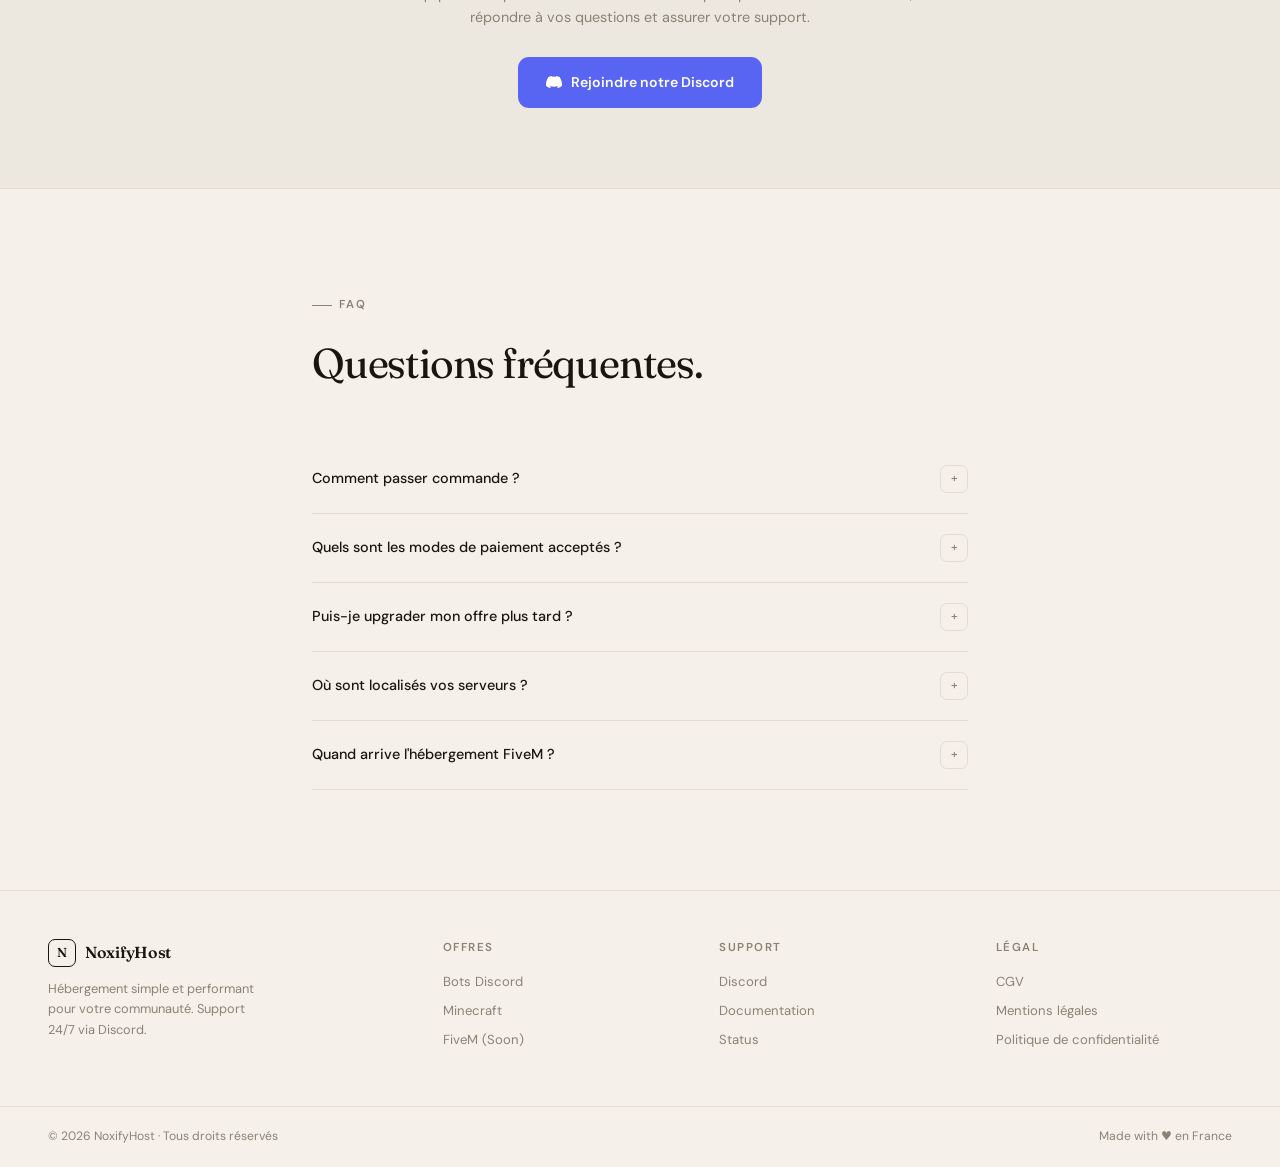
==== commit d457edb4: "Update print statement from 'Hello' to 'Goodbye'" ====
--- a/index.html
+++ b/index.html
@@ -1,1183 +1,1285 @@
 <!DOCTYPE html>
-<html lang="fr">
+<html lang="fr" data-theme="light">
 <head>
 <meta charset="UTF-8">
 <meta name="viewport" content="width=device-width, initial-scale=1.0">
-<meta name="description" content="REGROUPE - Équipe d'esport d'élite. Joueurs professionnels, compétitions et gaming compétitif.">
-<title>REGROUPE - Elite Esport Team</title>
-<link rel="stylesheet" href="https://cdnjs.cloudflare.com/ajax/libs/font-awesome/6.4.0/css/all.min.css">
+<title>NoxifyHost — Hébergement Premium</title>
+<link href="https://fonts.googleapis.com/css2?family=Fraunces:opsz,wght@9..144,300;9..144,400;9..144,600;9..144,700&family=DM+Sans:wght@300;400;500;600&display=swap" rel="stylesheet">
 <style>
-/* ================= RESET & VARIABLES ================= */
-:root {
-    --primary: #d147a3;
-    --primary-light: #e585c2;
-    --primary-dark: #b32d8b;
-    --secondary: #9d4edd;
-    --secondary-light: #bb86fc;
-    --secondary-dark: #7b2cbf;
-    --background: #0f0b15;
-    --surface: #1a1525;
-    --surface-light: #231d34;
-    --text: #ffffff;
-    --text-secondary: rgba(255, 255, 255, 0.7);
-    --accent: #ff79c6;
-    --warning: #ffb86c;
-    --border: rgba(255, 255, 255, 0.05);
-    --success: #50fa7b;
-    --discord: #5865f2;
-}
-
-* {
-    margin: 0;
-    padding: 0;
-    box-sizing: border-box;
-}
-
-html {
-    scroll-behavior: smooth;
-}
-
-body {
-    font-family: 'Segoe UI', system-ui, -apple-system, sans-serif;
-    background: var(--background);
-    color: var(--text);
-    line-height: 1.6;
-    overflow-x: hidden;
-}
-
-/* ================= GLOBAL ================= */
-.container {
-    width: 90%;
-    max-width: 1300px;
-    margin: auto;
-}
-
-section {
-    padding: 100px 0;
-}
-
-h1, h2, h3 {
-    font-weight: 700;
-    line-height: 1.2;
-}
-
-h1 {
-    font-size: clamp(2.5rem, 5vw, 4rem);
-}
-
-h2 {
-    font-size: clamp(2rem, 4vw, 3rem);
-    text-transform: uppercase;
-    letter-spacing: 2px;
-    margin-bottom: 2rem;
-    position: relative;
-    display: inline-block;
-}
-
-h2::after {
-    content: '';
-    position: absolute;
-    bottom: -10px;
-    left: 0;
-    width: 60px;
-    height: 4px;
-    background: linear-gradient(90deg, var(--primary), var(--secondary));
-}
-
-.section-subtitle {
-    font-size: 1.2rem;
-    color: var(--text-secondary);
-    margin-bottom: 3rem;
-    max-width: 600px;
-}
-
-.btn {
-    display: inline-block;
-    padding: 16px 40px;
-    background: linear-gradient(90deg, var(--primary), var(--secondary));
-    color: white;
-    font-weight: 600;
-    text-transform: uppercase;
-    letter-spacing: 1px;
-    border: none;
-    border-radius: 8px;
-    cursor: pointer;
-    transition: all 0.3s ease;
-    font-size: 14px;
-    position: relative;
-    overflow: hidden;
-}
-
-.btn:hover {
-    transform: translateY(-3px);
-    box-shadow: 0 10px 20px rgba(209, 71, 163, 0.3);
-}
-
-.btn.discord {
-    background: var(--discord);
-}
-
-.btn.discord:hover {
-    background: #4752c4;
-}
-
-.btn-outline {
-    background: transparent;
-    border: 2px solid var(--primary);
-    color: var(--primary);
-}
-
-.btn-outline:hover {
-    background: var(--primary);
-    color: white;
-}
-
-/* ================= HEADER & NAVIGATION ================= */
-header {
-    position: fixed;
-    width: 100%;
-    top: 0;
-    background: rgba(15, 11, 21, 0.95);
-    backdrop-filter: blur(10px);
-    -webkit-backdrop-filter: blur(10px);
-    z-index: 1000;
-    border-bottom: 1px solid rgba(255, 255, 255, 0.05);
-    transition: all 0.3s ease;
-}
-
-.header-inner {
-    display: flex;
-    justify-content: space-between;
-    align-items: center;
-    padding: 20px 0;
-}
-
-.logo {
-    font-size: 22px;
-    font-weight: 700;
-    letter-spacing: 2px;
-    color: white;
-    text-transform: uppercase;
-}
-
-nav ul {
-    display: flex;
-    gap: 30px;
-    list-style: none;
-}
-
-nav li a {
-    font-size: 14px;
-    font-weight: 500;
-    letter-spacing: 1px;
-    color: var(--text-secondary);
-    transition: all 0.3s ease;
-    padding: 8px 0;
-    position: relative;
-}
-
-nav li a:hover {
-    color: white;
-}
-
-nav li a::after {
-    content: '';
-    position: absolute;
-    bottom: 0;
-    left: 0;
-    width: 0;
-    height: 2px;
-    background: linear-gradient(90deg, var(--primary), var(--secondary));
-    transition: width 0.3s ease;
-}
-
-nav li a:hover::after {
-    width: 100%;
-}
-
-.menu-toggle {
-    display: none;
-    font-size: 24px;
-    cursor: pointer;
-    color: white;
-}
-
-/* ================= HERO ================= */
-.hero {
-    min-height: 100vh;
-    background: 
-        radial-gradient(circle at 20% 50%, rgba(209, 71, 163, 0.1) 0%, transparent 50%),
-        radial-gradient(circle at 80% 20%, rgba(157, 78, 221, 0.1) 0%, transparent 50%),
-        linear-gradient(135deg, #0f0b15 0%, #1a1525 100%);
-    display: flex;
-    align-items: center;
-    position: relative;
-    overflow: hidden;
-    padding-top: 100px;
-}
-
-.hero::before {
-    content: '';
-    position: absolute;
-    width: 600px;
-    height: 600px;
-    background: radial-gradient(circle, rgba(209, 71, 163, 0.15), transparent 70%);
-    top: -300px;
-    right: -300px;
-    border-radius: 50%;
-    z-index: 1;
-}
-
-.hero::after {
-    content: '';
-    position: absolute;
-    width: 400px;
-    height: 400px;
-    background: radial-gradient(circle, rgba(157, 78, 221, 0.1), transparent 70%);
-    bottom: -200px;
-    left: -200px;
-    border-radius: 50%;
-}
-
-.hero-content {
-    max-width: 800px;
-    position: relative;
-    z-index: 2;
-}
-
-.hero h1 {
-    margin-bottom: 25px;
-    background: linear-gradient(90deg, #fff 0%, var(--primary-light) 100%);
-    -webkit-background-clip: text;
-    background-clip: text;
-    color: transparent;
-}
-
-.hero p {
-    font-size: 1.2rem;
-    color: var(--text-secondary);
-    margin-bottom: 40px;
-    max-width: 600px;
-}
-
-.hero-buttons {
-    display: flex;
-    gap: 15px;
-    flex-wrap: wrap;
-}
-
-.hero-stats {
-    display: flex;
-    gap: 40px;
-    margin-top: 60px;
-    flex-wrap: wrap;
-}
-
-.stat-item {
-    text-align: center;
-}
-
-.stat-number {
-    font-size: 2.5rem;
-    font-weight: 700;
-    background: linear-gradient(90deg, var(--primary), var(--secondary));
-    -webkit-background-clip: text;
-    background-clip: text;
-    color: transparent;
-    margin-bottom: 5px;
-}
-
-.stat-label {
-    font-size: 0.9rem;
-    color: var(--text-secondary);
-    text-transform: uppercase;
-    letter-spacing: 1px;
-}
-
-/* ================= PLAYERS ================= */
-#players {
-    background: #1a1525;
-    position: relative;
-}
-
-.players-grid {
-    display: grid;
-    grid-template-columns: repeat(auto-fill, minmax(300px, 1fr));
-    gap: 30px;
-}
-
-.player-card {
-    background: var(--surface);
-    border-radius: 16px;
-    overflow: hidden;
-    transition: all 0.4s ease;
-    border: 1px solid var(--border);
-    position: relative;
-}
-
-.player-card:hover {
-    transform: translateY(-10px);
-    background: var(--surface-light);
-    border-color: rgba(209, 71, 163, 0.3);
-    box-shadow: 0 15px 30px rgba(0, 0, 0, 0.3);
-}
-
-.player-header {
-    padding: 30px 30px 20px;
-    text-align: center;
-    border-bottom: 1px solid var(--border);
-}
-
-.player-avatar {
-    width: 120px;
-    height: 120px;
-    margin: 0 auto 20px;
-    border-radius: 50%;
-    border: 3px solid var(--primary);
-    overflow: hidden;
-    position: relative;
-}
-
-.player-avatar img {
-    width: 100%;
-    height: 100%;
-    object-fit: cover;
-    transition: transform 0.5s ease;
-}
-
-.player-card:hover .player-avatar img {
-    transform: scale(1.1);
-}
-
-.player-avatar::after {
-    content: '';
-    position: absolute;
-    top: 0;
-    left: 0;
-    width: 100%;
-    height: 100%;
-    background: linear-gradient(135deg, rgba(209, 71, 163, 0.3), transparent);
-    border-radius: 50%;
-}
-
-.player-card h3 {
-    font-size: 1.5rem;
-    margin-bottom: 8px;
-}
-
-.player-role {
-    font-size: 0.9rem;
-    color: var(--accent);
-    font-weight: 500;
-    margin-bottom: 5px;
-}
-
-.player-status {
-    font-size: 0.75rem;
-    text-transform: uppercase;
-    letter-spacing: 1px;
-    padding: 4px 12px;
-    border-radius: 20px;
-    display: inline-block;
-}
-
-.status-pro {
-    background: rgba(209, 71, 163, 0.1);
-    color: var(--primary-light);
-    border: 1px solid rgba(209, 71, 163, 0.3);
-}
-
-.status-pending {
-    background: rgba(255, 184, 108, 0.1);
-    color: var(--warning);
-    border: 1px solid rgba(255, 184, 108, 0.3);
-}
-
-.player-body {
-    padding: 20px 30px;
-}
-
-.games-list {
-    display: flex;
-    flex-direction: column;
-    gap: 12px;
-}
-
-.game-item {
-    background: rgba(209, 71, 163, 0.05);
-    border-radius: 8px;
-    padding: 12px 15px;
-    display: flex;
-    justify-content: space-between;
-    align-items: center;
-    transition: all 0.3s ease;
-    border: 1px solid rgba(209, 71, 163, 0.1);
-}
-
-.game-item:hover {
-    background: rgba(209, 71, 163, 0.1);
-    border-color: rgba(209, 71, 163, 0.3);
-}
-
-.game-name {
-    font-weight: 500;
-}
-
-.pro-badge {
-    background: linear-gradient(90deg, var(--primary), var(--secondary));
-    color: white;
-    padding: 4px 10px;
-    border-radius: 12px;
-    font-size: 0.7rem;
-    font-weight: 700;
-    letter-spacing: 0.5px;
-}
-
-/* ================= GAMES ================= */
-#games {
-    background: #0f0b15;
-}
-
-.games-grid {
-    display: grid;
-    grid-template-columns: repeat(auto-fill, minmax(250px, 1fr));
-    gap: 30px;
-}
-
-.game-card {
-    background: var(--surface);
-    border-radius: 16px;
-    padding: 40px 30px;
-    text-align: center;
-    transition: all 0.4s ease;
-    border: 1px solid var(--border);
-    position: relative;
-    overflow: hidden;
-}
-
-.game-card:hover {
-    transform: translateY(-10px);
-    border-color: rgba(209, 71, 163, 0.3);
-    box-shadow: 0 15px 30px rgba(0, 0, 0, 0.3);
-}
-
-.game-card::before {
-    content: '';
-    position: absolute;
-    top: 0;
-    left: 0;
-    width: 100%;
-    height: 5px;
-    background: linear-gradient(90deg, var(--primary), var(--secondary));
-}
-
-.game-icon {
-    font-size: 3.5rem;
-    margin-bottom: 20px;
-    height: 80px;
-    display: flex;
-    align-items: center;
-    justify-content: center;
-}
-
-.game-card h3 {
-    font-size: 1.5rem;
-    margin-bottom: 15px;
-}
-
-.game-description {
-    color: var(--text-secondary);
-    font-size: 0.9rem;
-}
-
-/* ================= ABOUT ================= */
-.about-content {
-    display: grid;
-    grid-template-columns: 1fr 1fr;
-    gap: 60px;
-    align-items: center;
-}
-
-.about-text p {
-    margin-bottom: 25px;
-    color: var(--text-secondary);
-    font-size: 1.1rem;
-}
-
-.about-stats {
-    display: grid;
-    grid-template-columns: repeat(2, 1fr);
-    gap: 30px;
-}
-
-.about-stat {
-    text-align: center;
-    padding: 25px;
-    background: var(--surface);
-    border-radius: 12px;
-    border: 1px solid var(--border);
-    transition: all 0.3s ease;
-}
-
-.about-stat:hover {
-    border-color: rgba(209, 71, 163, 0.3);
-    transform: translateY(-5px);
-}
-
-.about-stat i {
-    font-size: 2.5rem;
-    background: linear-gradient(90deg, var(--primary), var(--secondary));
-    -webkit-background-clip: text;
-    background-clip: text;
-    color: transparent;
-    margin-bottom: 15px;
-}
-
-/* ================= DISCORD CTA ================= */
-.discord-cta {
-    background: linear-gradient(135deg, #1a1525 0%, #231d34 100%);
-    text-align: center;
-    position: relative;
-    overflow: hidden;
-}
-
-.discord-cta::before {
-    content: '';
-    position: absolute;
-    width: 300px;
-    height: 300px;
-    background: radial-gradient(circle, rgba(209, 71, 163, 0.2), transparent 70%);
-    top: -150px;
-    right: -150px;
-    border-radius: 50%;
-}
-
-.discord-cta::after {
-    content: '';
-    position: absolute;
-    width: 200px;
-    height: 200px;
-    background: radial-gradient(circle, rgba(157, 78, 221, 0.1), transparent 70%);
-    bottom: -100px;
-    left: -100px;
-    border-radius: 50%;
-}
-
-.discord-cta .container {
-    position: relative;
-    z-index: 2;
-}
-
-.discord-cta h2 {
-    margin-bottom: 20px;
-}
-
-.discord-cta p {
-    font-size: 1.2rem;
-    color: var(--text-secondary);
-    margin-bottom: 40px;
-    max-width: 600px;
-    margin-left: auto;
-    margin-right: auto;
-}
-
-/* ================= FOOTER ================= */
-footer {
-    background: #0a0810;
-    padding: 60px 0 30px;
-}
-
-.footer-content {
-    display: grid;
-    grid-template-columns: repeat(4, 1fr);
-    gap: 40px;
-    margin-bottom: 40px;
-}
-
-.footer-column h4 {
-    font-size: 1.2rem;
-    margin-bottom: 25px;
-    position: relative;
-    padding-bottom: 10px;
-}
-
-.footer-column h4::after {
-    content: '';
-    position: absolute;
-    bottom: 0;
-    left: 0;
-    width: 40px;
-    height: 3px;
-    background: linear-gradient(90deg, var(--primary), var(--secondary));
-}
-
-.footer-links {
-    list-style: none;
-}
-
-.footer-links li {
-    margin-bottom: 12px;
-}
-
-.footer-links a {
-    color: var(--text-secondary);
-    transition: all 0.3s ease;
-}
-
-.footer-links a:hover {
-    color: white;
-    padding-left: 5px;
-}
-
-.social-links {
-    display: flex;
-    gap: 15px;
-    margin-top: 20px;
-}
-
-.social-links a {
-    display: flex;
-    align-items: center;
-    justify-content: center;
-    width: 40px;
-    height: 40px;
-    background: var(--surface);
-    border-radius: 50%;
-    color: white;
-    transition: all 0.3s ease;
-}
-
-.social-links a:hover {
-    background: linear-gradient(90deg, var(--primary), var(--secondary));
-    transform: translateY(-5px);
-}
-
-.copyright {
-    text-align: center;
-    padding-top: 30px;
-    border-top: 1px solid rgba(255, 255, 255, 0.05);
-    color: var(--text-secondary);
-    font-size: 0.9rem;
-}
-
-/* ================= SCROLL ANIMATION ================= */
-.reveal {
-    opacity: 0;
-    transform: translateY(40px);
-    transition: all 0.8s cubic-bezier(0.5, 0, 0, 1);
-}
-
-.reveal.active {
-    opacity: 1;
-    transform: translateY(0);
-}
-
-/* ================= RESPONSIVE ================= */
-@media (max-width: 992px) {
-    .about-content {
-        grid-template-columns: 1fr;
-        gap: 40px;
-    }
-    
-    .footer-content {
-        grid-template-columns: repeat(2, 1fr);
-    }
-}
-
-@media (max-width: 768px) {
-    nav ul {
-        position: fixed;
-        top: 80px;
-        left: 0;
-        width: 100%;
-        background: rgba(15, 11, 21, 0.98);
-        backdrop-filter: blur(10px);
-        flex-direction: column;
-        align-items: center;
-        padding: 30px 0;
-        gap: 20px;
-        transform: translateY(-100%);
-        opacity: 0;
-        visibility: hidden;
-        transition: all 0.4s ease;
-        z-index: 999;
-        border-bottom: 1px solid var(--border);
-    }
-    
-    nav ul.active {
-        transform: translateY(0);
-        opacity: 1;
-        visibility: visible;
-    }
-    
-    .menu-toggle {
-        display: block;
-    }
-    
-    .hero-stats {
-        justify-content: center;
-        gap: 30px;
-    }
-    
-    .hero-buttons {
-        flex-direction: column;
-        align-items: flex-start;
-    }
-    
-    .stat-item {
-        flex: 0 0 calc(50% - 15px);
-    }
-    
-    section {
-        padding: 80px 0;
-    }
-}
-
-@media (max-width: 576px) {
-    .players-grid,
-    .games-grid {
-        grid-template-columns: 1fr;
-    }
-    
-    .hero-stats {
-        flex-direction: column;
-        gap: 20px;
-    }
-    
-    .stat-item {
-        flex: 0 0 100%;
-    }
-    
-    .footer-content {
-        grid-template-columns: 1fr;
-    }
-    
-    .about-stats {
-        grid-template-columns: 1fr;
-    }
+*,*::before,*::after{box-sizing:border-box;margin:0;padding:0}
+
+:root{
+  --bg:#f5f1ea;
+  --bg2:#ede8df;
+  --surface:#ffffff;
+  --surface2:#faf8f4;
+  --border:#e2dcd2;
+  --border2:#d4cec3;
+  --text:#18160f;
+  --sub:#8a8275;
+  --soon:#a07840;
+  --soon-bg:#f7edd8;
+  --sh: 0 2px 8px rgba(0,0,0,0.06), 0 8px 32px rgba(0,0,0,0.05);
+  --sh-lg: 0 8px 24px rgba(0,0,0,0.08), 0 24px 64px rgba(0,0,0,0.08);
+  --r:12px;
+  --discord:#5865f2;
+}
+[data-theme="dark"]{
+  --bg:#131210;
+  --bg2:#1a1916;
+  --surface:#1f1e1b;
+  --surface2:#252420;
+  --border:#2d2b26;
+  --border2:#3a3830;
+  --text:#f2ece0;
+  --sub:#6b6558;
+  --soon:#c8953a;
+  --soon-bg:#261e0e;
+  --sh: 0 2px 8px rgba(0,0,0,0.3), 0 8px 32px rgba(0,0,0,0.25);
+  --sh-lg: 0 8px 24px rgba(0,0,0,0.4), 0 24px 64px rgba(0,0,0,0.3);
+}
+
+html{scroll-behavior:smooth}
+body{
+  background:var(--bg);
+  color:var(--text);
+  font-family:'DM Sans',system-ui,sans-serif;
+  font-size:15px;
+  line-height:1.6;
+  min-height:100vh;
+  overflow-x:hidden;
+  transition:background .3s,color .3s;
+}
+
+/* ── CURSOR ── */
+.cursor{
+  position:fixed;width:10px;height:10px;
+  background:var(--text);border-radius:50%;
+  pointer-events:none;z-index:9999;
+  transform:translate(-50%,-50%);
+  transition:transform .1s,width .2s,height .2s,opacity .2s;
+  mix-blend-mode:difference;
+}
+.cursor-ring{
+  position:fixed;width:36px;height:36px;
+  border:1px solid var(--text);border-radius:50%;
+  pointer-events:none;z-index:9998;
+  transform:translate(-50%,-50%);
+  transition:transform .15s ease-out,width .25s,height .25s,opacity .2s;
+  opacity:.4;
+  mix-blend-mode:difference;
+}
+body:hover .cursor{opacity:1}
+
+/* ── NAV ── */
+nav{
+  position:fixed;top:0;left:0;right:0;z-index:500;
+  height:64px;
+  display:flex;align-items:center;justify-content:space-between;
+  padding:0 48px;
+  background:rgba(245,241,234,0.85);
+  backdrop-filter:blur(24px) saturate(1.2);
+  -webkit-backdrop-filter:blur(24px) saturate(1.2);
+  border-bottom:1px solid var(--border);
+  transition:background .3s,border-color .3s;
+}
+[data-theme="dark"] nav{background:rgba(19,18,16,0.85)}
+
+.nav-logo{
+  font-family:'Fraunces',serif;
+  font-weight:600;font-size:1.15rem;
+  letter-spacing:-.3px;
+  color:var(--text);text-decoration:none;
+  display:flex;align-items:center;gap:9px;
+  flex-shrink:0;
+}
+.logo-mark{
+  width:28px;height:28px;
+  border:1.5px solid var(--text);
+  border-radius:7px;
+  display:flex;align-items:center;justify-content:center;
+  font-size:13px;
+  transition:background .2s,color .2s;
+}
+.nav-logo:hover .logo-mark{background:var(--text);color:var(--bg)}
+
+.nav-center{display:flex;align-items:center;gap:4px;position:relative}
+
+/* NAV ITEM */
+.nav-item{position:relative}
+.nav-link{
+  display:flex;align-items:center;gap:5px;
+  padding:8px 14px;
+  color:var(--sub);
+  font-size:.85rem;font-weight:500;
+  text-decoration:none;
+  border-radius:8px;
+  cursor:pointer;
+  transition:color .15s,background .15s;
+  user-select:none;
+  border:none;background:none;font-family:inherit;
+}
+.nav-link:hover,.nav-link.open{color:var(--text);background:var(--bg2)}
+.nav-link svg{transition:transform .2s}
+.nav-link.open svg{transform:rotate(180deg)}
+
+/* MEGA DROPDOWN */
+.dropdown{
+  position:absolute;top:calc(100% + 12px);left:50%;
+  transform:translateX(-50%) translateY(-6px);
+  background:var(--surface);
+  border:1px solid var(--border);
+  border-radius:16px;
+  padding:6px;
+  min-width:580px;
+  box-shadow:var(--sh-lg);
+  opacity:0;pointer-events:none;
+  transition:opacity .2s,transform .2s;
+  z-index:600;
+}
+.dropdown.open{opacity:1;pointer-events:all;transform:translateX(-50%) translateY(0)}
+
+.dropdown-inner{display:grid;grid-template-columns:1fr 1fr 1fr;gap:4px}
+
+.drop-col-header{
+  grid-column:span 3;
+  display:flex;align-items:center;gap:8px;
+  padding:10px 12px 6px;
+  font-size:.7rem;font-weight:600;
+  letter-spacing:1.5px;text-transform:uppercase;
+  color:var(--sub);
+  border-bottom:1px solid var(--border);
+  margin-bottom:4px;
+}
+
+.drop-item{
+  display:flex;align-items:flex-start;gap:11px;
+  padding:11px 12px;
+  border-radius:10px;
+  text-decoration:none;
+  color:var(--text);
+  transition:background .15s;
+  cursor:pointer;
+}
+.drop-item:hover{background:var(--bg2)}
+
+.drop-icon{
+  width:34px;height:34px;flex-shrink:0;
+  background:var(--bg2);
+  border:1px solid var(--border);
+  border-radius:8px;
+  display:flex;align-items:center;justify-content:center;
+  color:var(--sub);
+  margin-top:1px;
+}
+.drop-item:hover .drop-icon{background:var(--border)}
+
+.drop-text{}
+.drop-name{font-size:.85rem;font-weight:600;margin-bottom:2px}
+.drop-desc{font-size:.75rem;color:var(--sub);line-height:1.4}
+
+.drop-soon{
+  display:inline-flex;align-items:center;
+  background:var(--soon-bg);color:var(--soon);
+  font-size:.6rem;font-weight:700;
+  letter-spacing:1px;text-transform:uppercase;
+  padding:2px 6px;border-radius:4px;
+  margin-left:6px;vertical-align:middle;
+}
+
+/* Simple dropdown */
+.dropdown.simple{min-width:200px;grid-template-columns:1fr}
+.dropdown.simple .dropdown-inner{grid-template-columns:1fr}
+
+.nav-right{display:flex;align-items:center;gap:10px}
+
+.toggle{
+  width:34px;height:34px;
+  border-radius:8px;border:1px solid var(--border);
+  background:transparent;cursor:pointer;
+  display:flex;align-items:center;justify-content:center;
+  color:var(--sub);font-size:14px;
+  transition:all .15s;flex-shrink:0;
+}
+.toggle:hover{color:var(--text);border-color:var(--text)}
+
+.nav-cta{
+  display:flex;align-items:center;gap:7px;
+  padding:9px 18px;
+  background:var(--text);color:var(--bg);
+  font-size:.82rem;font-weight:600;
+  border-radius:9px;text-decoration:none;
+  transition:opacity .15s,transform .15s;
+  white-space:nowrap;
+}
+.nav-cta:hover{opacity:.8;transform:translateY(-1px)}
+
+/* ── HERO ── */
+.hero{
+  min-height:100vh;
+  display:flex;flex-direction:column;align-items:center;justify-content:center;
+  text-align:center;
+  padding:120px 24px 80px;
+  position:relative;
+  overflow:hidden;
+}
+
+/* Grain texture */
+.hero::before{
+  content:'';
+  position:absolute;inset:0;
+  background-image:url("data:image/svg+xml,%3Csvg viewBox='0 0 256 256' xmlns='http://www.w3.org/2000/svg'%3E%3Cfilter id='noise'%3E%3CfeTurbulence type='fractalNoise' baseFrequency='0.9' numOctaves='4' stitchTiles='stitch'/%3E%3C/filter%3E%3Crect width='100%25' height='100%25' filter='url(%23noise)' opacity='0.04'/%3E%3C/svg%3E");
+  opacity:.5;pointer-events:none;
+}
+
+.hero-eyebrow{
+  display:inline-flex;align-items:center;gap:8px;
+  background:var(--surface);
+  border:1px solid var(--border);
+  border-radius:50px;padding:7px 16px;
+  font-size:.78rem;font-weight:500;color:var(--sub);
+  margin-bottom:32px;
+  animation:fadeUp .6s ease both;
+}
+.hero-eyebrow-dot{
+  width:6px;height:6px;
+  background:#22c55e;border-radius:50%;
+  box-shadow:0 0 0 3px rgba(34,197,94,.15);
+  animation:breathe 2.5s ease infinite;
+}
+@keyframes breathe{0%,100%{box-shadow:0 0 0 3px rgba(34,197,94,.15)}50%{box-shadow:0 0 0 6px rgba(34,197,94,.08)}}
+
+.hero h1{
+  font-family:'Fraunces',serif;
+  font-size:clamp(3rem,8vw,6.5rem);
+  font-weight:300;
+  letter-spacing:-3px;
+  line-height:1.0;
+  margin-bottom:24px;
+  max-width:900px;
+  animation:fadeUp .6s .1s ease both;
+}
+.hero h1 em{font-style:italic;font-weight:400}
+.hero h1 strong{font-weight:700}
+
+.hero-sub{
+  color:var(--sub);
+  font-size:1.05rem;font-weight:400;
+  max-width:460px;line-height:1.65;
+  margin-bottom:44px;
+  animation:fadeUp .6s .2s ease both;
+}
+
+.hero-actions{
+  display:flex;align-items:center;gap:12px;flex-wrap:wrap;justify-content:center;
+  animation:fadeUp .6s .3s ease both;
+}
+
+.btn-hero-primary{
+  display:flex;align-items:center;gap:8px;
+  padding:14px 28px;
+  background:var(--text);color:var(--bg);
+  font-size:.9rem;font-weight:600;
+  border-radius:11px;text-decoration:none;
+  transition:opacity .15s,transform .2s;
+  border:none;cursor:pointer;font-family:inherit;
+}
+.btn-hero-primary:hover{opacity:.82;transform:translateY(-2px)}
+
+.btn-hero-secondary{
+  display:flex;align-items:center;gap:8px;
+  padding:14px 24px;
+  background:transparent;
+  border:1px solid var(--border2);
+  color:var(--text);
+  font-size:.9rem;font-weight:500;
+  border-radius:11px;text-decoration:none;
+  transition:border-color .15s,transform .2s,background .15s;
+  cursor:pointer;font-family:inherit;
+}
+.btn-hero-secondary:hover{border-color:var(--text);transform:translateY(-2px);background:var(--surface)}
+
+/* Stats bar */
+.hero-stats{
+  display:flex;align-items:center;gap:40px;
+  margin-top:72px;
+  padding-top:40px;
+  border-top:1px solid var(--border);
+  animation:fadeUp .6s .45s ease both;
+  width:100%;max-width:600px;justify-content:center;
+}
+.stat-item{text-align:center}
+.stat-value{
+  font-family:'Fraunces',serif;
+  font-size:2rem;font-weight:600;
+  letter-spacing:-1px;line-height:1;
+  margin-bottom:4px;
+}
+.stat-label{font-size:.75rem;color:var(--sub);letter-spacing:.3px}
+
+.stat-sep{width:1px;height:40px;background:var(--border);flex-shrink:0}
+
+@keyframes fadeUp{
+  from{opacity:0;transform:translateY(20px)}
+  to{opacity:1;transform:translateY(0)}
+}
+
+/* ── SCROLL INDICATOR ── */
+.scroll-hint{
+  position:absolute;bottom:36px;left:50%;transform:translateX(-50%);
+  display:flex;flex-direction:column;align-items:center;gap:8px;
+  animation:fadeUp .6s .6s ease both;
+  color:var(--sub);font-size:.72rem;letter-spacing:1px;text-transform:uppercase;
+}
+.scroll-line{
+  width:1px;height:40px;
+  background:linear-gradient(to bottom,var(--border),transparent);
+  animation:scrollPulse 2s ease infinite;
+}
+@keyframes scrollPulse{
+  0%{transform:scaleY(0);transform-origin:top}
+  50%{transform:scaleY(1);transform-origin:top}
+  51%{transform:scaleY(1);transform-origin:bottom}
+  100%{transform:scaleY(0);transform-origin:bottom}
+}
+
+/* ── MARQUEE ── */
+.marquee-section{
+  border-top:1px solid var(--border);
+  border-bottom:1px solid var(--border);
+  padding:18px 0;
+  background:var(--bg2);
+  overflow:hidden;
+  white-space:nowrap;
+  transition:background .3s;
+}
+.marquee-inner{
+  display:inline-flex;align-items:center;gap:0;
+  animation:marquee 20s linear infinite;
+}
+@keyframes marquee{from{transform:translateX(0)}to{transform:translateX(-50%)}}
+.marquee-item{
+  display:inline-flex;align-items:center;gap:10px;
+  padding:0 32px;
+  font-size:.8rem;font-weight:500;color:var(--sub);
+  letter-spacing:.5px;
+}
+.marquee-item::after{
+  content:'·';color:var(--border2);font-size:1.2rem;margin-left:32px;
+}
+
+/* ── FEATURES SECTION ── */
+.features-section{
+  max-width:1100px;margin:0 auto;
+  padding:100px 32px;
+}
+.section-tag{
+  display:inline-flex;align-items:center;gap:7px;
+  font-size:.72rem;font-weight:600;letter-spacing:1.8px;
+  text-transform:uppercase;color:var(--sub);
+  margin-bottom:16px;
+}
+.section-tag::before{
+  content:'';width:20px;height:1px;background:var(--sub);
+}
+.feat-heading{
+  font-family:'Fraunces',serif;
+  font-size:clamp(2rem,4vw,3rem);
+  font-weight:400;letter-spacing:-1.5px;
+  line-height:1.15;max-width:560px;
+  margin-bottom:60px;
+}
+.feat-heading em{font-style:italic}
+
+.features-grid{
+  display:grid;
+  grid-template-columns:repeat(3,1fr);
+  gap:1px;
+  background:var(--border);
+  border:1px solid var(--border);
+  border-radius:16px;overflow:hidden;
+}
+.feat-card{
+  background:var(--surface);
+  padding:32px 28px;
+  transition:background .2s;
+}
+.feat-card:hover{background:var(--surface2)}
+.feat-icon{
+  margin-bottom:16px;color:var(--sub);
+}
+.feat-title{
+  font-weight:600;font-size:.92rem;
+  margin-bottom:8px;letter-spacing:-.2px;
+}
+.feat-desc{
+  font-size:.82rem;color:var(--sub);line-height:1.55;
+}
+
+/* ── PRICING SECTION ── */
+.pricing-section{
+  max-width:1100px;margin:0 auto;
+  padding:0 32px 100px;
+}
+.pricing-tabs{
+  display:flex;align-items:center;gap:4px;
+  background:var(--bg2);
+  border:1px solid var(--border);
+  border-radius:12px;padding:5px;
+  width:fit-content;margin-bottom:48px;
+}
+.tab{
+  padding:9px 20px;
+  border-radius:9px;
+  font-size:.83rem;font-weight:500;
+  cursor:pointer;transition:background .15s,color .15s,box-shadow .15s;
+  color:var(--sub);
+  border:none;background:none;font-family:inherit;
+}
+.tab.active{
+  background:var(--surface);color:var(--text);
+  box-shadow:0 1px 4px rgba(0,0,0,.08);
+}
+.tab-panel{display:none}
+.tab-panel.active{display:block}
+
+.pricing-header{
+  display:flex;align-items:flex-end;justify-content:space-between;
+  margin-bottom:24px;
+  padding-bottom:20px;
+  border-bottom:1px solid var(--border);
+}
+.pricing-header h2{
+  font-family:'Fraunces',serif;
+  font-size:clamp(1.5rem,3vw,2.2rem);
+  font-weight:400;letter-spacing:-1px;
+}
+.pricing-header p{font-size:.83rem;color:var(--sub);max-width:300px;text-align:right;line-height:1.5}
+
+.cards-grid{
+  display:grid;
+  grid-template-columns:repeat(auto-fill,minmax(280px,1fr));
+  gap:12px;
+}
+
+.price-card{
+  background:var(--surface);
+  border:1px solid var(--border);
+  border-radius:14px;
+  padding:26px;
+  display:flex;flex-direction:column;gap:20px;
+  transition:border-color .2s,box-shadow .2s,transform .2s;
+  position:relative;cursor:default;
+}
+.price-card:hover{
+  border-color:var(--text);
+  box-shadow:var(--sh-lg);
+  transform:translateY(-3px);
+}
+.price-card.featured{
+  border-color:var(--text);
+  background:var(--surface2);
+}
+.price-card.featured:hover{transform:translateY(-5px)}
+
+.card-badge{
+  position:absolute;top:-1px;right:20px;
+  background:var(--text);color:var(--bg);
+  font-size:.62rem;font-weight:700;
+  letter-spacing:1px;text-transform:uppercase;
+  padding:3px 10px;
+  border-radius:0 0 7px 7px;
+  transition:background .3s,color .3s;
+}
+
+.card-top{}
+.card-name{
+  font-weight:600;font-size:.92rem;
+  letter-spacing:-.2px;margin-bottom:6px;
+}
+.card-desc{color:var(--sub);font-size:.8rem;line-height:1.5}
+
+.card-price-block{
+  display:flex;align-items:baseline;gap:4px;
+  font-family:'Fraunces',serif;
+}
+.price-num{
+  font-size:2.2rem;font-weight:600;
+  letter-spacing:-1.5px;line-height:1;
+}
+.price-per{font-size:.78rem;color:var(--sub);font-family:'DM Sans',sans-serif}
+
+.soon-pill{
+  display:inline-flex;align-items:center;gap:6px;
+  background:var(--soon-bg);color:var(--soon);
+  font-size:.72rem;font-weight:700;
+  letter-spacing:1px;text-transform:uppercase;
+  padding:6px 12px;border-radius:7px;width:fit-content;
+  transition:background .3s,color .3s;
+}
+.soon-dot{width:5px;height:5px;border-radius:50%;background:var(--soon)}
+
+.card-hr{width:100%;height:1px;background:var(--border);transition:background .3s}
+
+.card-features{display:flex;flex-direction:column;gap:7px}
+.card-feat{
+  display:flex;align-items:center;gap:9px;
+  font-size:.8rem;color:var(--sub);
+}
+.feat-bullet{
+  width:4px;height:4px;
+  border-radius:50%;background:var(--border2);
+  flex-shrink:0;transition:background .3s;
+}
+
+.card-btn{
+  display:flex;align-items:center;justify-content:center;gap:8px;
+  padding:11px 16px;
+  border-radius:9px;
+  font-size:.8rem;font-weight:500;
+  cursor:pointer;text-decoration:none;
+  transition:opacity .15s,transform .15s;
+  border:1px solid var(--border);
+  background:transparent;color:var(--text);
+  margin-top:auto;font-family:inherit;
+}
+.card-btn:hover{opacity:.7;transform:translateY(-1px)}
+.card-btn.primary{
+  background:var(--text);color:var(--bg);
+  border-color:var(--text);
+}
+.card-btn.disabled{opacity:.3;cursor:not-allowed;pointer-events:none}
+
+/* ── DISCORD CTA ── */
+.discord-cta{
+  background:var(--bg2);
+  border-top:1px solid var(--border);
+  border-bottom:1px solid var(--border);
+  padding:80px 32px;
+  text-align:center;
+  transition:background .3s;
+}
+.discord-inner{max-width:560px;margin:0 auto}
+.discord-icon{
+  width:56px;height:56px;
+  background:rgba(88,101,242,.12);
+  border:1px solid rgba(88,101,242,.25);
+  border-radius:16px;
+  display:flex;align-items:center;justify-content:center;
+  margin:0 auto 24px;
+}
+.discord-cta h2{
+  font-family:'Fraunces',serif;
+  font-size:clamp(1.6rem,3.5vw,2.4rem);
+  font-weight:400;letter-spacing:-1px;
+  margin-bottom:12px;
+}
+.discord-cta p{color:var(--sub);font-size:.9rem;margin-bottom:28px;line-height:1.6}
+.btn-discord{
+  display:inline-flex;align-items:center;gap:9px;
+  padding:14px 28px;
+  background:#5865f2;color:#fff;
+  font-size:.88rem;font-weight:600;
+  border-radius:11px;text-decoration:none;
+  transition:opacity .15s,transform .2s;
+}
+.btn-discord:hover{opacity:.88;transform:translateY(-2px)}
+
+/* ── FAQ ── */
+.faq-section{
+  max-width:720px;margin:0 auto;
+  padding:100px 32px;
+}
+.faq-section .section-tag{margin-bottom:16px}
+.faq-section h2{
+  font-family:'Fraunces',serif;
+  font-size:clamp(1.8rem,3.5vw,2.6rem);
+  font-weight:400;letter-spacing:-1.2px;
+  margin-bottom:48px;
+}
+.faq-item{
+  border-bottom:1px solid var(--border);
+  padding:20px 0;
+}
+.faq-q{
+  display:flex;align-items:center;justify-content:space-between;
+  cursor:pointer;gap:16px;
+  font-weight:500;font-size:.9rem;
+  user-select:none;
+}
+.faq-q:hover{color:var(--sub)}
+.faq-arrow{
+  width:28px;height:28px;flex-shrink:0;
+  border:1px solid var(--border);border-radius:7px;
+  display:flex;align-items:center;justify-content:center;
+  font-size:12px;
+  transition:transform .25s,background .15s;
+  color:var(--sub);
+}
+.faq-item.open .faq-arrow{transform:rotate(45deg);background:var(--bg2)}
+.faq-a{
+  font-size:.83rem;color:var(--sub);line-height:1.65;
+  max-height:0;overflow:hidden;
+  transition:max-height .3s ease,padding .3s;
+  padding-top:0;
+}
+.faq-item.open .faq-a{max-height:200px;padding-top:14px}
+
+/* ── FOOTER ── */
+footer{
+  border-top:1px solid var(--border);
+  padding:48px;
+  display:grid;
+  grid-template-columns:1.5fr 1fr 1fr 1fr;
+  gap:40px;
+  transition:border-color .3s;
+}
+.footer-brand{}
+.footer-brand .nav-logo{margin-bottom:12px;font-size:1rem}
+.footer-brand p{font-size:.8rem;color:var(--sub);line-height:1.6;max-width:220px}
+.footer-col h4{
+  font-size:.72rem;font-weight:600;
+  letter-spacing:1.5px;text-transform:uppercase;
+  color:var(--sub);margin-bottom:14px;
+}
+.footer-col a{
+  display:block;
+  font-size:.82rem;color:var(--sub);
+  text-decoration:none;margin-bottom:8px;
+  transition:color .15s;
+}
+.footer-col a:hover{color:var(--text)}
+.footer-bottom{
+  border-top:1px solid var(--border);
+  padding:20px 48px;
+  display:flex;align-items:center;justify-content:space-between;
+  transition:border-color .3s;
+}
+.footer-bottom p{font-size:.76rem;color:var(--sub)}
+
+/* ── SCROLL REVEAL ── */
+.reveal{opacity:0;transform:translateY(24px);transition:opacity .6s ease,transform .6s ease}
+.reveal.visible{opacity:1;transform:none}
+
+/* ── RESPONSIVE ── */
+@media(max-width:768px){
+  nav{padding:0 20px}
+  .nav-center{display:none}
+  footer{grid-template-columns:1fr 1fr;padding:32px 20px}
+  .footer-bottom{padding:16px 20px;flex-direction:column;gap:8px;text-align:center}
+  .features-grid{grid-template-columns:1fr}
+  .hero-stats{gap:24px}
 }
 </style>
 </head>
-
 <body>
 
-<header>
-    <div class="container header-inner">
-        <div class="logo">REGROUPE</div>
-        <div class="menu-toggle" id="menuToggle">
-            <i class="fas fa-bars"></i>
-        </div>
-        <nav>
-            <ul id="navMenu">
-                <li><a href="#hero">Accueil</a></li>
-                <li><a href="#players">Joueurs</a></li>
-                <li><a href="#games">Jeux</a></li>
-                <li><a href="#about">À propos</a></li>
-                <li><a href="#discord">Rejoindre</a></li>
-            </ul>
-        </nav>
-    </div>
-</header>
-
-<section class="hero" id="hero">
-    <div class="container">
-        <div class="hero-content reveal">
-            <h1>Gaming. Performance. Excellence.</h1>
-            <p>
-                Équipe de joueurs professionnels présente sur les plus grandes compétitions.
-                Notre objectif : dominer, performer et marquer l'histoire du gaming compétitif.
-            </p>
-            <div class="hero-buttons">
-                <a href="#players" class="btn">Découvrir l'équipe</a>
-                <a href="#discord" class="btn btn-outline">Rejoindre Discord</a>
+<div class="cursor" id="cursor"></div>
+<div class="cursor-ring" id="cursorRing"></div>
+
+<!-- NAV -->
+<nav>
+  <a class="nav-logo" href="#">
+    <div class=""></div>
+    NoxifyHost
+  </a>
+
+  <div class="nav-center">
+    <!-- Tarifs dropdown -->
+    <div class="nav-item">
+      <button class="nav-link" onclick="toggleDrop('drop-tarifs',this)">
+        Tarifs
+        <svg width="12" height="12" viewBox="0 0 12 12" fill="none"><path d="M2 4l4 4 4-4" stroke="currentColor" stroke-width="1.5" stroke-linecap="round" stroke-linejoin="round"/></svg>
+      </button>
+      <div class="dropdown" id="drop-tarifs">
+        <div class="dropdown-inner">
+          <div class="drop-col-header">
+            <svg width="12" height="12" viewBox="0 0 16 16" fill="currentColor"><path d="M8 1a7 7 0 100 14A7 7 0 008 1zm0 1.5a5.5 5.5 0 110 11 5.5 5.5 0 010-11zm0 2a1 1 0 100 2 1 1 0 000-2zm-.75 3.25h1.5v4h-1.5v-4z"/></svg>
+            Nos offres d'hébergement
+          </div>
+          <a class="drop-item" href="#pricing" onclick="goToTab('bots')">
+            <div class="drop-icon"><svg width="17" height="17" viewBox="0 0 24 24" fill="none" stroke="currentColor" stroke-width="1.6" stroke-linecap="round" stroke-linejoin="round"><rect x="3" y="11" width="18" height="10" rx="2"/><path d="M12 2v4M8 11V9a4 4 0 018 0v2"/><circle cx="9" cy="16" r="1" fill="currentColor" stroke="none"/><circle cx="15" cy="16" r="1" fill="currentColor" stroke="none"/></svg></div>
+            <div class="drop-text">
+              <div class="drop-name">Bots Discord — Python</div>
+              <div class="drop-desc">discord.py · Starter & Pro</div>
             </div>
-            <div class="hero-stats">
-                <div class="stat-item reveal">
-                    <div class="stat-number">5</div>
-                    <div class="stat-label">Joueurs Pro</div>
-                </div>
-                <div class="stat-item reveal">
-                    <div class="stat-number">3</div>
-                    <div class="stat-label">Jeux Compétitifs</div>
-                </div>
-                <div class="stat-item reveal">
-                    <div class="stat-number">15+</div>
-                    <div class="stat-label">Tournois</div>
-                </div>
-                <div class="stat-item reveal">
-                    <div class="stat-number">24/7</div>
-                    <div class="stat-label">Entraînement</div>
-                </div>
+          </a>
+          <a class="drop-item" href="#pricing" onclick="goToTab('bots')">
+            <div class="drop-icon"><svg width="17" height="17" viewBox="0 0 24 24" fill="none" stroke="currentColor" stroke-width="1.6" stroke-linecap="round" stroke-linejoin="round"><polyline points="16 18 22 12 16 6"/><polyline points="8 6 2 12 8 18"/></svg></div>
+            <div class="drop-text">
+              <div class="drop-name">Bots Discord — JS</div>
+              <div class="drop-desc">discord.js · Starter & Pro</div>
             </div>
-        </div>
-    </div>
+          </a>
+          <a class="drop-item" href="#pricing" onclick="goToTab('minecraft')">
+            <div class="drop-icon"><svg width="17" height="17" viewBox="0 0 24 24" fill="none" stroke="currentColor" stroke-width="1.6" stroke-linecap="round" stroke-linejoin="round"><rect x="2" y="3" width="20" height="14" rx="2"/><path d="M8 21h8M12 17v4"/></svg></div>
+            <div class="drop-text">
+              <div class="drop-name">Serveurs Minecraft</div>
+              <div class="drop-desc">Vanilla, PaperMC, Forge…</div>
+            </div>
+          </a>
+          <a class="drop-item" href="#pricing" onclick="goToTab('fivem')">
+            <div class="drop-icon"><svg width="17" height="17" viewBox="0 0 24 24" fill="none" stroke="currentColor" stroke-width="1.6" stroke-linecap="round" stroke-linejoin="round"><path d="M12 22C6.477 22 2 17.523 2 12S6.477 2 12 2s10 4.477 10 10-4.477 10-10 10z"/><path d="M2 12h20M12 2a15.3 15.3 0 014 10 15.3 15.3 0 01-4 10 15.3 15.3 0 01-4-10 15.3 15.3 0 014-10z"/></svg></div>
+            <div class="drop-text">
+              <div class="drop-name">Serveurs FiveM <span class="drop-soon">Soon</span></div>
+              <div class="drop-desc">ESX / QBCore ready</div>
+            </div>
+          </a>
+          <a class="drop-item" style="opacity:.4;pointer-events:none">
+            <div class="drop-icon"><svg width="17" height="17" viewBox="0 0 24 24" fill="none" stroke="currentColor" stroke-width="1.6" stroke-linecap="round" stroke-linejoin="round"><path d="M3 9l9-7 9 7v11a2 2 0 01-2 2H5a2 2 0 01-2-2z"/><polyline points="9 22 9 12 15 12 15 22"/></svg></div>
+            <div class="drop-text">
+              <div class="drop-name">Sites Web <span class="drop-soon">Soon</span></div>
+              <div class="drop-desc">PHP, Node, Static…</div>
+            </div>
+          </a>
+          <a class="drop-item" style="opacity:.4;pointer-events:none">
+            <div class="drop-icon"><svg width="17" height="17" viewBox="0 0 24 24" fill="none" stroke="currentColor" stroke-width="1.6" stroke-linecap="round" stroke-linejoin="round"><ellipse cx="12" cy="5" rx="9" ry="3"/><path d="M21 12c0 1.66-4 3-9 3s-9-1.34-9-3"/><path d="M3 5v14c0 1.66 4 3 9 3s9-1.34 9-3V5"/></svg></div>
+            <div class="drop-text">
+              <div class="drop-name">Bases de données <span class="drop-soon">Soon</span></div>
+              <div class="drop-desc">MySQL, Redis, MongoDB</div>
+            </div>
+          </a>
+        </div>
+      </div>
+    </div>
+
+    <!-- Support dropdown -->
+    <div class="nav-item">
+      <button class="nav-link" onclick="toggleDrop('drop-support',this)">
+        Support
+        <svg width="12" height="12" viewBox="0 0 12 12" fill="none"><path d="M2 4l4 4 4-4" stroke="currentColor" stroke-width="1.5" stroke-linecap="round" stroke-linejoin="round"/></svg>
+      </button>
+      <div class="dropdown simple" id="drop-support">
+        <div class="dropdown-inner" style="grid-template-columns:1fr">
+          <a class="drop-item" href="https://discord.gg/Kvy6xKcG" target="_blank">
+            <div class="drop-icon"><svg width="17" height="17" viewBox="0 0 24 24" fill="none" stroke="currentColor" stroke-width="1.6" stroke-linecap="round" stroke-linejoin="round"><path d="M21 15a2 2 0 01-2 2H7l-4 4V5a2 2 0 012-2h14a2 2 0 012 2z"/></svg></div>
+            <div class="drop-text">
+              <div class="drop-name">Discord</div>
+              <div class="drop-desc">Support en temps réel</div>
+            </div>
+          </a>
+          <a class="drop-item" href="https://discord.gg/Kvy6xKcG" target="_blank" onclick="closeDrop()">
+            <div class="drop-icon"><svg width="17" height="17" viewBox="0 0 24 24" fill="none" stroke="currentColor" stroke-width="1.6" stroke-linecap="round" stroke-linejoin="round"><path d="M14 2H6a2 2 0 00-2 2v16a2 2 0 002 2h12a2 2 0 002-2V8z"/><polyline points="14 2 14 8 20 8"/><line x1="16" y1="13" x2="8" y2="13"/><line x1="16" y1="17" x2="8" y2="17"/><polyline points="10 9 9 9 8 9"/></svg></div>
+            <div class="drop-text">
+              <div class="drop-name">Documentation</div>
+              <div class="drop-desc">Guides & tutoriels</div>
+            </div>
+          </a>
+          <a class="drop-item" href="#faq" onclick="closeDrop()">
+            <div class="drop-icon"><svg width="17" height="17" viewBox="0 0 24 24" fill="none" stroke="currentColor" stroke-width="1.6" stroke-linecap="round" stroke-linejoin="round"><circle cx="12" cy="12" r="10"/><path d="M9.09 9a3 3 0 015.83 1c0 2-3 3-3 3"/><line x1="12" y1="17" x2="12.01" y2="17"/></svg></div>
+            <div class="drop-text">
+              <div class="drop-name">FAQ</div>
+              <div class="drop-desc">Questions fréquentes</div>
+            </div>
+          </a>
+        </div>
+      </div>
+    </div>
+
+    <a class="nav-link" href="#">À propos</a>
+    
+  </div>
+
+  <div class="nav-right">
+    <button class="toggle" onclick="toggleTheme()" title="Thème">
+      <span id="theme-icon">☾</span>
+    </button>
+    <a href="https://discord.gg/Kvy6xKcG" target="_blank" class="nav-cta">
+      <svg width="14" height="14" viewBox="0 0 24 24" fill="currentColor"><path d="M20.317 4.37a19.791 19.791 0 0 0-4.885-1.515.074.074 0 0 0-.079.037c-.21.375-.444.864-.608 1.25a18.27 18.27 0 0 0-5.487 0 12.64 12.64 0 0 0-.617-1.25.077.077 0 0 0-.079-.037A19.736 19.736 0 0 0 3.677 4.37a.07.07 0 0 0-.032.027C.533 9.046-.32 13.58.099 18.057c.004.027.019.053.04.07a19.9 19.9 0 0 0 5.993 3.03.078.078 0 0 0 .084-.028c.462-.63.874-1.295 1.226-1.994a.076.076 0 0 0-.041-.106 13.107 13.107 0 0 1-1.872-.892.077.077 0 0 1-.008-.128 10.2 10.2 0 0 0 .372-.292.074.074 0 0 1 .077-.01c3.928 1.793 8.18 1.793 12.062 0a.074.074 0 0 1 .078.01c.12.098.246.198.373.292a.077.077 0 0 1-.006.127 12.299 12.299 0 0 1-1.873.892.077.077 0 0 0-.041.107c.36.698.772 1.362 1.225 1.993a.076.076 0 0 0 .084.028 19.839 19.839 0 0 0 6.002-3.03.077.077 0 0 0 .032-.054c.5-5.177-.838-9.674-3.549-13.66a.061.061 0 0 0-.031-.03z"/></svg>
+      Commander
+    </a>
+  </div>
+</nav>
+
+<!-- HERO -->
+<section class="hero">
+  <div class="hero-eyebrow">
+    <div class="hero-eyebrow-dot"></div>
+    Infrastructure stable · 99.9% uptime
+  </div>
+  <h1>L'hébergement qui<br><em>ne vous lâche pas.</em></h1>
+  <p class="hero-sub">Bots Discord, serveurs Minecraft ou FiveM — performants, fiables, et commandés en 2 minutes sur Discord.</p>
+  <div class="hero-actions">
+    <a href="#pricing" class="btn-hero-primary">
+      Voir les offres
+      <svg width="14" height="14" viewBox="0 0 16 16" fill="none"><path d="M3 8h10M9 4l4 4-4 4" stroke="currentColor" stroke-width="1.5" stroke-linecap="round" stroke-linejoin="round"/></svg>
+    </a>
+    <a href="https://discord.gg/Kvy6xKcG" target="_blank" class="btn-hero-secondary">
+      <svg width="15" height="15" viewBox="0 0 24 24" fill="#5865f2"><path d="M20.317 4.37a19.791 19.791 0 0 0-4.885-1.515.074.074 0 0 0-.079.037c-.21.375-.444.864-.608 1.25a18.27 18.27 0 0 0-5.487 0 12.64 12.64 0 0 0-.617-1.25.077.077 0 0 0-.079-.037A19.736 19.736 0 0 0 3.677 4.37a.07.07 0 0 0-.032.027C.533 9.046-.32 13.58.099 18.057c.004.027.019.053.04.07a19.9 19.9 0 0 0 5.993 3.03.078.078 0 0 0 .084-.028c.462-.63.874-1.295 1.226-1.994a.076.076 0 0 0-.041-.106 13.107 13.107 0 0 1-1.872-.892.077.077 0 0 1-.008-.128 10.2 10.2 0 0 0 .372-.292.074.074 0 0 1 .077-.01c3.928 1.793 8.18 1.793 12.062 0a.074.074 0 0 1 .078.01c.12.098.246.198.373.292a.077.077 0 0 1-.006.127 12.299 12.299 0 0 1-1.873.892.077.077 0 0 0-.041.107c.36.698.772 1.362 1.225 1.993a.076.076 0 0 0 .084.028 19.839 19.839 0 0 0 6.002-3.03.077.077 0 0 0 .032-.054c.5-5.177-.838-9.674-3.549-13.66a.061.061 0 0 0-.031-.03z"/></svg>
+      Rejoindre Discord
+    </a>
+  </div>
+  <div class="hero-stats">
+    <div class="stat-item">
+      <div class="stat-value">99.9%</div>
+      <div class="stat-label">Uptime garanti</div>
+    </div>
+    <div class="stat-sep"></div>
+    <div class="stat-item">
+      <div class="stat-value">&lt; 5 min</div>
+      <div class="stat-label">Délai de mise en ligne</div>
+    </div>
+    <div class="stat-sep"></div>
+    <div class="stat-item">
+      <div class="stat-value">24/7</div>
+      <div class="stat-label">Support Discord</div>
+    </div>
+  </div>
+  <div class="scroll-hint">
+    <div class="scroll-line"></div>
+    Scroll
+  </div>
 </section>
 
-<section id="players">
-    <div class="container">
-        <h2 class="reveal">Nos Joueurs</h2>
-        <p class="section-subtitle reveal">Découvrez nos joueurs professionnels, spécialistes dans leurs disciplines respectives.</p>
-        
-        <div class="players-grid">
-            <div class="player-card reveal">
-                <div class="player-header">
-                    <div class="player-avatar">
-                        <img src="https://cdn.discordapp.com/avatars/1020293206275006467/a2a3ce6e78648e7be5e22c130faf07b6.png?size=1024" alt="Arena">
-                    </div>
-                    <h3>Arena</h3>
-                    <div class="player-role">Multi-gaming</div>
-                    <div class="player-status status-pro">Professionnel</div>
-                </div>
-                <div class="player-body">
-                    <div class="games-list">
-                        <div class="game-item">
-                            <span class="game-name">Rocket League</span>
-                            <span class="pro-badge">PRO</span>
-                        </div>
-                        <div class="game-item">
-                            <span class="game-name">Warzon</span>
-                            <span class="pro-badge">PRO</span>
-                        </div>
-                        <div class="game-item">
-                            <span class="game-name">Fortnite</span>
-                            <span class="pro-badge">PRO</span>
-                        </div>
-                    </div>
-                </div>
-            </div>
-
-            <div class="player-card reveal">
-                <div class="player-header">
-                    <div class="player-avatar">
-                        <img src="https://cdn.discordapp.com/avatars/955131632581500938/8b0ec47c6717c95256fdf69a885ccce3.png?size=1024" alt="Miguel">
-                    </div>
-                    <h3>Miguel</h3>
-                    <div class="player-role">Multi-gaming</div>
-                    <div class="player-status status-pro">Professionnel</div>
-                </div>
-                <div class="player-body">
-                    <div class="games-list">
-                        <div class="game-item">
-                            <span class="game-name">Valorant</span>
-                            <span class="pro-badge">PRO</span>
-                        </div>
-                        <div class="game-item">
-                            <span class="game-name">CP FiveM</span>
-                            <span class="pro-badge">PRO</span>
-                        </div>
-                        <div class="game-item">
-                            <span class="game-name">Rocket League</span>
-                            <span class="pro-badge">PRO</span>
-                        </div>
-                        <div class="game-item">
-                            <span class="game-name">Warzon</span>
-                            <span class="pro-badge">PRO</span>
-                        </div>
-                    </div>
-                </div>
-            </div>
-
-            <div class="player-card reveal">
-                <div class="player-header">
-                    <div class="player-avatar">
-                        <img src="https://cdn.discordapp.com/avatars/639645226377412666/a_aa2892becb77d1b253a7e54a13a0e8cf.gif?size=1024" alt="Billal">
-                    </div>
-                    <h3>Billal</h3>
-                    <div class="player-role">Multi-gaming</div>
-                    <div class="player-status status-pro">Professionnel</div>
-                </div>
-                <div class="player-body">
-                    <div class="games-list">
-                        <div class="game-item">
-                            <span class="game-name">Valorant</span>
-                            <span class="pro-badge">PRO</span>
-                        </div>
-                        <div class="game-item">
-                            <span class="game-name">CP FiveM</span>
-                            <span class="pro-badge">PRO</span>
-                        </div>
-                        <div class="game-item">
-                            <span class="game-name">Warzon</span>
-                            <span class="pro-badge">PRO</span>
-                        </div>
-                        <div class="game-item">
-                            <span class="game-name">Fortnite</span>
-                            <span class="pro-badge">PRO</span>
-                        </div>
-                    </div>
-                </div>
-            </div>
-
-            <div class="player-card reveal">
-                <div class="player-header">
-                    <div class="player-avatar">
-                        <div style="width: 100%; height: 100%; background: linear-gradient(135deg, var(--primary), var(--secondary)); display: flex; align-items: center; justify-content: center; font-size: 2.5rem; font-weight: bold;">M</div>
-                    </div>
-                    <h3>Momo</h3>
-                    <div class="player-role">Spécialiste Valorant</div>
-                    <div class="player-status status-pro">Professionnel</div>
-                </div>
-                <div class="player-body">
-                    <div class="games-list">
-                        <div class="game-item">
-                            <span class="game-name">Valorant</span>
-                            <span class="pro-badge">PRO</span>
-                        </div>
-                        <div class="game-item">
-                            <span class="game-name">Brawlhalla</span>
-                            <span class="pro-badge">PRO</span>
-                        </div>
-                    </div>
-                </div>
-            </div>
-
-            <div class="player-card reveal">
-                <div class="player-header">
-                    <div class="player-avatar">
-                        <img src="https://cdn.discordapp.com/avatars/1443700860583411817/c256b0f046fea6a8053f9e53bbf5bc9a.png?size=1024" alt="Younes">
-                    </div>
-                    <h3>Younes</h3>
-                    <div class="player-role">Nouveau talent</div>
-                    <div class="player-status status-pending">En recrutement</div>
-                </div>
-                <div class="player-body">
-                    <div class="games-list">
-                        <div class="game-item">
-                            <span class="game-name">Bientôt annoncé...</span>
-                        </div>
-                    </div>
-                </div>
-            </div>
-        </div>
-    </div>
+<!-- MARQUEE -->
+<div class="marquee-section">
+  <div class="marquee-inner">
+    <span class="marquee-item">discord.py</span>
+    <span class="marquee-item">discord.js</span>
+    <span class="marquee-item">PaperMC</span>
+    <span class="marquee-item">Spigot</span>
+    <span class="marquee-item">Forge</span>
+    <span class="marquee-item">BungeeCord</span>
+    <span class="marquee-item">FiveM</span>
+    <span class="marquee-item">ESX</span>
+    <span class="marquee-item">QBCore</span>
+    <span class="marquee-item">txAdmin</span>
+    <span class="marquee-item">Pterodactyl</span>
+    <span class="marquee-item">Anti-DDoS</span>
+    <span class="marquee-item">99.9% Uptime</span>
+    <span class="marquee-item">Support Discord</span>
+    <span class="marquee-item">discord.py</span>
+    <span class="marquee-item">discord.js</span>
+    <span class="marquee-item">PaperMC</span>
+    <span class="marquee-item">Spigot</span>
+    <span class="marquee-item">Forge</span>
+    <span class="marquee-item">BungeeCord</span>
+    <span class="marquee-item">FiveM</span>
+    <span class="marquee-item">ESX</span>
+    <span class="marquee-item">QBCore</span>
+    <span class="marquee-item">txAdmin</span>
+    <span class="marquee-item">Pterodactyl</span>
+    <span class="marquee-item">Anti-DDoS</span>
+    <span class="marquee-item">99.9% Uptime</span>
+    <span class="marquee-item">Support Discord</span>
+  </div>
+</div>
+
+<!-- FEATURES -->
+<section class="features-section reveal">
+  <div class="section-tag">Pourquoi nous choisir</div>
+  <h2 class="feat-heading">Simple à commander,<br><em>puissant à l'usage.</em></h2>
+  <div class="features-grid">
+    <div class="feat-card">
+      <div class="feat-icon"><svg width="20" height="20" viewBox="0 0 24 24" fill="none" stroke="currentColor" stroke-width="1.5" stroke-linecap="round" stroke-linejoin="round"><polygon points="13 2 3 14 12 14 11 22 21 10 12 10 13 2"/></svg></div>
+      <div class="feat-title">Déploiement immédiat</div>
+      <div class="feat-desc">Votre service est actif en moins de 5 minutes après la commande sur Discord.</div>
+    </div>
+    <div class="feat-card">
+      <div class="feat-icon"><svg width="20" height="20" viewBox="0 0 24 24" fill="none" stroke="currentColor" stroke-width="1.5" stroke-linecap="round" stroke-linejoin="round"><path d="M12 22s8-4 8-10V5l-8-3-8 3v7c0 6 8 10 8 10z"/></svg></div>
+      <div class="feat-title">Anti-DDoS inclus</div>
+      <div class="feat-desc">Protection réseau sur toutes les offres, sans surcoût caché.</div>
+    </div>
+    <div class="feat-card">
+      <div class="feat-icon"><svg width="20" height="20" viewBox="0 0 24 24" fill="none" stroke="currentColor" stroke-width="1.5" stroke-linecap="round" stroke-linejoin="round"><path d="M21 15a2 2 0 01-2 2H7l-4 4V5a2 2 0 012-2h14a2 2 0 012 2z"/></svg></div>
+      <div class="feat-title">Support via Discord</div>
+      <div class="feat-desc">Une équipe réactive directement sur notre serveur. Pas de ticket interminable.</div>
+    </div>
+    <div class="feat-card">
+      <div class="feat-icon"><svg width="20" height="20" viewBox="0 0 24 24" fill="none" stroke="currentColor" stroke-width="1.5" stroke-linecap="round" stroke-linejoin="round"><polyline points="23 4 23 10 17 10"/><path d="M20.49 15a9 9 0 11-2.12-9.36L23 10"/></svg></div>
+      <div class="feat-title">Redémarrage auto</div>
+      <div class="feat-desc">Si votre service crash, il repart automatiquement. Zéro intervention nécessaire.</div>
+    </div>
+    <div class="feat-card">
+      <div class="feat-icon"><svg width="20" height="20" viewBox="0 0 24 24" fill="none" stroke="currentColor" stroke-width="1.5" stroke-linecap="round" stroke-linejoin="round"><path d="M19 21H5a2 2 0 01-2-2V5a2 2 0 012-2h11l5 5v11a2 2 0 01-2 2z"/><polyline points="17 21 17 13 7 13 7 21"/><polyline points="7 3 7 8 15 8"/></svg></div>
+      <div class="feat-title">Sauvegardes quotidiennes</div>
+      <div class="feat-desc">Vos données sont sauvegardées chaque jour. Restauration en un clic.</div>
+    </div>
+    <div class="feat-card">
+      <div class="feat-icon"><svg width="20" height="20" viewBox="0 0 24 24" fill="none" stroke="currentColor" stroke-width="1.5" stroke-linecap="round" stroke-linejoin="round"><rect x="3" y="3" width="18" height="18" rx="2"/><path d="M3 9h18M9 21V9"/></svg></div>
+      <div class="feat-title">Panel de contrôle</div>
+      <div class="feat-desc">Accès à Pterodactyl ou txAdmin selon votre offre pour tout piloter facilement.</div>
+    </div>
+  </div>
 </section>
 
-<section id="games">
-    <div class="container">
-        <h2 class="reveal">Nos Jeux</h2>
-        <p class="section-subtitle reveal">Nous excellons dans ces jeux compétitifs à travers nos différentes divisions.</p>
-        
-        <div class="games-grid">
-            <div class="game-card reveal">
-                <div class="game-icon">
-                    <i class="fas fa-car" style="color: var(--primary-light);"></i>
-                </div>
-                <h3>Rocket League</h3>
-                <p class="game-description">Football futuriste avec des voitures propulsées par fusée. Compétitions à haut niveau avec stratégie et précision.</p>
-            </div>
-            
-            <div class="game-card reveal">
-                <div class="game-icon">
-                    <i class="fas fa-crosshairs" style="color: #ff79c6;"></i>
-                </div>
-                <h3>Valorant</h3>
-                <p class="game-description">FPS tactique développé par Riot Games. Combinaison d'habileté individuelle et de stratégie d'équipe.</p>
-            </div>
-            
-            <div class="game-card reveal">
-                <div class="game-icon">
-                    <i class="fas fa-city" style="color: var(--secondary-light);"></i>
-                </div>
-                <h3>CP FiveM</h3>
-                <p class="game-description">Jeu de rôle sur serveur FiveM. Stratégie, coordination et immersion dans un environnement compétitif.</p>
-            </div>
-        </div>
-    </div>
+<!-- PRICING -->
+<section id="pricing" class="pricing-section reveal">
+  <div class="section-tag">Tarifs</div>
+
+  <div class="pricing-tabs">
+    <button class="tab active" onclick="switchTab('bots',this)">Bots Discord</button>
+    <button class="tab" onclick="switchTab('minecraft',this)">Minecraft</button>
+    <button class="tab" onclick="switchTab('fivem',this)">FiveM</button>
+  </div>
+
+  <!-- BOTS -->
+  <div class="tab-panel active" id="tab-bots">
+    <div class="pricing-header">
+      <h2>Bots Discord</h2>
+      <p>Python & JavaScript · Déploiement en quelques minutes</p>
+    </div>
+    <div class="cards-grid">
+      <div class="price-card">
+        <div class="card-top">
+          <div class="card-name">Starter — Python</div>
+          <div class="card-desc">Pour un bot discord.py léger avec déploiement rapide.</div>
+        </div>
+        <div class="card-price-block"><span class="price-num">2.99€</span><span class="price-per">/ mois</span></div>
+        <div class="card-hr"></div>
+        <div class="card-features">
+          <div class="card-feat"><div class="feat-bullet"></div>512 MB RAM</div>
+          <div class="card-feat"><div class="feat-bullet"></div>discord.py pré-installé</div>
+          <div class="card-feat"><div class="feat-bullet"></div>Redémarrage automatique</div>
+          <div class="card-feat"><div class="feat-bullet"></div>Uptime 99.9%</div>
+        </div>
+        <a href="https://discord.gg/Kvy6xKcG" target="_blank" class="card-btn">Commander sur Discord</a>
+      </div>
+      <div class="price-card featured">
+        <div class="card-badge">Populaire</div>
+        <div class="card-top">
+          <div class="card-name">Pro — Python</div>
+          <div class="card-desc">Pour les bots avancés avec base de données et planification.</div>
+        </div>
+        <div class="card-price-block"><span class="price-num">5.99€</span><span class="price-per">/ mois</span></div>
+        <div class="card-hr"></div>
+        <div class="card-features">
+          <div class="card-feat"><div class="feat-bullet"></div>1 GB RAM</div>
+          <div class="card-feat"><div class="feat-bullet"></div>SQLite / PostgreSQL inclus</div>
+          <div class="card-feat"><div class="feat-bullet"></div>Panel web + Logs</div>
+          <div class="card-feat"><div class="feat-bullet"></div>Uptime 99.9%</div>
+        </div>
+        <a href="https://discord.gg/Kvy6xKcG" target="_blank" class="card-btn primary">Commander sur Discord</a>
+      </div>
+      <div class="price-card">
+        <div class="card-top">
+          <div class="card-name">Starter — JavaScript</div>
+          <div class="card-desc">Node.js pour discord.js, léger et économique.</div>
+        </div>
+        <div class="card-price-block"><span class="price-num">2.99€</span><span class="price-per">/ mois</span></div>
+        <div class="card-hr"></div>
+        <div class="card-features">
+          <div class="card-feat"><div class="feat-bullet"></div>512 MB RAM</div>
+          <div class="card-feat"><div class="feat-bullet"></div>Node.js LTS</div>
+          <div class="card-feat"><div class="feat-bullet"></div>npm / pnpm inclus</div>
+          <div class="card-feat"><div class="feat-bullet"></div>Uptime 99.9%</div>
+        </div>
+        <a href="https://discord.gg/Kvy6xKcG" target="_blank" class="card-btn">Commander sur Discord</a>
+      </div>
+      <div class="price-card">
+        <div class="card-top">
+          <div class="card-name">Pro — JavaScript</div>
+          <div class="card-desc">discord.js avancé avec sharding et base de données.</div>
+        </div>
+        <div class="card-price-block"><span class="price-num">5.99€</span><span class="price-per">/ mois</span></div>
+        <div class="card-hr"></div>
+        <div class="card-features">
+          <div class="card-feat"><div class="feat-bullet"></div>1 GB RAM</div>
+          <div class="card-feat"><div class="feat-bullet"></div>Node.js LTS</div>
+          <div class="card-feat"><div class="feat-bullet"></div>MongoDB / Redis en option</div>
+          <div class="card-feat"><div class="feat-bullet"></div>Panel web + Logs</div>
+        </div>
+        <a href="https://discord.gg/Kvy6xKcG" target="_blank" class="card-btn">Commander sur Discord</a>
+      </div>
+    </div>
+  </div>
+
+  <!-- MINECRAFT -->
+  <div class="tab-panel" id="tab-minecraft">
+    <div class="pricing-header">
+      <h2>Serveurs Minecraft</h2>
+      <p>Vanilla, PaperMC, Forge, Fabric · Panel Pterodactyl inclus</p>
+    </div>
+    <div class="cards-grid">
+      <div class="price-card">
+        <div class="card-top">
+          <div class="card-name">Starter</div>
+          <div class="card-desc">Pour jouer entre amis. Vanilla ou PaperMC, prêt en 1 clic.</div>
+        </div>
+        <div class="card-price-block"><span class="price-num">4.99€</span><span class="price-per">/ mois</span></div>
+        <div class="card-hr"></div>
+        <div class="card-features">
+          <div class="card-feat"><div class="feat-bullet"></div>2 GB RAM</div>
+          <div class="card-feat"><div class="feat-bullet"></div>10 joueurs max</div>
+          <div class="card-feat"><div class="feat-bullet"></div>Vanilla / PaperMC</div>
+          <div class="card-feat"><div class="feat-bullet"></div>Sauvegarde quotidienne</div>
+        </div>
+        <a href="https://discord.gg/Kvy6xKcG" target="_blank" class="card-btn">Commander sur Discord</a>
+      </div>
+      <div class="price-card featured">
+        <div class="card-badge">Populaire</div>
+        <div class="card-top">
+          <div class="card-name">Advanced</div>
+          <div class="card-desc">Pour une communauté avec plugins, modpacks et support prioritaire.</div>
+        </div>
+        <div class="card-price-block"><span class="price-num">9.99€</span><span class="price-per">/ mois</span></div>
+        <div class="card-hr"></div>
+        <div class="card-features">
+          <div class="card-feat"><div class="feat-bullet"></div>4 GB RAM</div>
+          <div class="card-feat"><div class="feat-bullet"></div>Joueurs illimités</div>
+          <div class="card-feat"><div class="feat-bullet"></div>Spigot / Forge / Fabric</div>
+          <div class="card-feat"><div class="feat-bullet"></div>Anti-DDoS + Pterodactyl</div>
+        </div>
+        <a href="https://discord.gg/Kvy6xKcG" target="_blank" class="card-btn primary">Commander sur Discord</a>
+      </div>
+      <div class="price-card">
+        <div class="card-top">
+          <div class="card-name">Extreme</div>
+          <div class="card-desc">Pour les grands réseaux avec BungeeCord et haute disponibilité.</div>
+        </div>
+        <div class="card-price-block"><span class="price-num">18.99€</span><span class="price-per">/ mois</span></div>
+        <div class="card-hr"></div>
+        <div class="card-features">
+          <div class="card-feat"><div class="feat-bullet"></div>8 GB RAM</div>
+          <div class="card-feat"><div class="feat-bullet"></div>BungeeCord / Velocity</div>
+          <div class="card-feat"><div class="feat-bullet"></div>IP dédiée + Anti-DDoS</div>
+          <div class="card-feat"><div class="feat-bullet"></div>Support prioritaire 24/7</div>
+        </div>
+        <a href="https://discord.gg/Kvy6xKcG" target="_blank" class="card-btn">Commander sur Discord</a>
+      </div>
+    </div>
+  </div>
+
+  <!-- FIVEM -->
+  <div class="tab-panel" id="tab-fivem">
+    <div class="pricing-header">
+      <h2>Serveurs FiveM</h2>
+      <p>ESX, QBCore, txAdmin — disponible très prochainement</p>
+    </div>
+    <div class="cards-grid">
+      <div class="price-card">
+        <div class="card-top">
+          <div class="card-name">Starter</div>
+          <div class="card-desc">Lance ton serveur FiveM avec txAdmin et configuration simple.</div>
+        </div>
+        <div class="soon-pill"><div class="soon-dot"></div>Bientôt disponible</div>
+        <div class="card-hr"></div>
+        <div class="card-features">
+          <div class="card-feat"><div class="feat-bullet"></div>32 slots</div>
+          <div class="card-feat"><div class="feat-bullet"></div>txAdmin inclus</div>
+          <div class="card-feat"><div class="feat-bullet"></div>Ressources illimitées</div>
+          <div class="card-feat"><div class="feat-bullet"></div>Uptime 99.9%</div>
+        </div>
+        <a class="card-btn disabled">Bientôt disponible</a>
+      </div>
+      <div class="price-card featured">
+        <div class="card-badge">Populaire</div>
+        <div class="card-top">
+          <div class="card-name">Pro</div>
+          <div class="card-desc">Serveur RP optimisé pour ESX / QBCore avec MySQL inclus.</div>
+        </div>
+        <div class="soon-pill"><div class="soon-dot"></div>Bientôt disponible</div>
+        <div class="card-hr"></div>
+        <div class="card-features">
+          <div class="card-feat"><div class="feat-bullet"></div>64 slots</div>
+          <div class="card-feat"><div class="feat-bullet"></div>txAdmin + MySQL</div>
+          <div class="card-feat"><div class="feat-bullet"></div>Anti-DDoS inclus</div>
+          <div class="card-feat"><div class="feat-bullet"></div>ESX / QBCore ready</div>
+        </div>
+        <a class="card-btn disabled">Bientôt disponible</a>
+      </div>
+      <div class="price-card">
+        <div class="card-top">
+          <div class="card-name">Extreme</div>
+          <div class="card-desc">Pour les gros serveurs RP avec ressources dédiées.</div>
+        </div>
+        <div class="soon-pill"><div class="soon-dot"></div>Bientôt disponible</div>
+        <div class="card-hr"></div>
+        <div class="card-features">
+          <div class="card-feat"><div class="feat-bullet"></div>128 slots</div>
+          <div class="card-feat"><div class="feat-bullet"></div>Ressources dédiées</div>
+          <div class="card-feat"><div class="feat-bullet"></div>IP dédiée + Anti-DDoS</div>
+          <div class="card-feat"><div class="feat-bullet"></div>Support 24/7 prioritaire</div>
+        </div>
+        <a class="card-btn disabled">Bientôt disponible</a>
+      </div>
+    </div>
+  </div>
 </section>
 
-<section id="about" class="about">
-    <div class="container">
-        <h2 class="reveal">À propos</h2>
-        <div class="about-content">
-            <div class="about-text reveal">
-                <p>Fondée pour repousser les limites de la compétition esport, REGROUPE rassemble des joueurs talentueux et passionnés animés par une même mentalité : l'excellence et la performance.</p>
-                <p>Notre structure s'appuie sur un coaching personnalisé, des analyses approfondies et un entraînement rigoureux pour optimiser le potentiel de chaque joueur.</p>
-                <p>Ensemble, nous visons les sommets du gaming compétitif et travaillons à établir une dynastie dans l'esport français et international.</p>
-            </div>
-            <div class="about-stats reveal">
-                <div class="about-stat">
-                    <i class="fas fa-trophy"></i>
-                    <h4>Victoires</h4>
-                    <p>15+ Tournois</p>
-                </div>
-                <div class="about-stat">
-                    <i class="fas fa-users"></i>
-                    <h4>Communauté</h4>
-                    <p>500+ Membres</p>
-                </div>
-                <div class="about-stat">
-                    <i class="fas fa-calendar-alt"></i>
-                    <h4>Activité</h4>
-                    <p>7j/7 24h/24</p>
-                </div>
-                <div class="about-stat">
-                    <i class="fas fa-chart-line"></i>
-                    <h4>Croissance</h4>
-                    <p>+30% en 2024</p>
-                </div>
-            </div>
-        </div>
-    </div>
+<!-- DISCORD CTA -->
+<div class="discord-cta reveal">
+  <div class="discord-inner">
+    <div class="discord-icon"><svg width="26" height="26" viewBox="0 0 24 24" fill="#5865f2"><path d="M20.317 4.37a19.791 19.791 0 0 0-4.885-1.515.074.074 0 0 0-.079.037c-.21.375-.444.864-.608 1.25a18.27 18.27 0 0 0-5.487 0 12.64 12.64 0 0 0-.617-1.25.077.077 0 0 0-.079-.037A19.736 19.736 0 0 0 3.677 4.37a.07.07 0 0 0-.032.027C.533 9.046-.32 13.58.099 18.057c.004.027.019.053.04.07a19.9 19.9 0 0 0 5.993 3.03.078.078 0 0 0 .084-.028c.462-.63.874-1.295 1.226-1.994a.076.076 0 0 0-.041-.106 13.107 13.107 0 0 1-1.872-.892.077.077 0 0 1-.008-.128 10.2 10.2 0 0 0 .372-.292.074.074 0 0 1 .077-.01c3.928 1.793 8.18 1.793 12.062 0a.074.074 0 0 1 .078.01c.12.098.246.198.373.292a.077.077 0 0 1-.006.127 12.299 12.299 0 0 1-1.873.892.077.077 0 0 0-.041.107c.36.698.772 1.362 1.225 1.993a.076.076 0 0 0 .084.028 19.839 19.839 0 0 0 6.002-3.03.077.077 0 0 0 .032-.054c.5-5.177-.838-9.674-3.549-13.66a.061.061 0 0 0-.031-.03z"/></svg></div>
+    <h2>Toutes les commandes<br><em>passent par Discord.</em></h2>
+    <p>Notre équipe est disponible sur le serveur Discord pour prendre votre commande, répondre à vos questions et assurer votre support.</p>
+    <a href="https://discord.gg/Kvy6xKcG" target="_blank" class="btn-discord">
+      <svg width="16" height="16" viewBox="0 0 24 24" fill="currentColor"><path d="M20.317 4.37a19.791 19.791 0 0 0-4.885-1.515.074.074 0 0 0-.079.037c-.21.375-.444.864-.608 1.25a18.27 18.27 0 0 0-5.487 0 12.64 12.64 0 0 0-.617-1.25.077.077 0 0 0-.079-.037A19.736 19.736 0 0 0 3.677 4.37a.07.07 0 0 0-.032.027C.533 9.046-.32 13.58.099 18.057c.004.027.019.053.04.07a19.9 19.9 0 0 0 5.993 3.03.078.078 0 0 0 .084-.028c.462-.63.874-1.295 1.226-1.994a.076.076 0 0 0-.041-.106 13.107 13.107 0 0 1-1.872-.892.077.077 0 0 1-.008-.128 10.2 10.2 0 0 0 .372-.292.074.074 0 0 1 .077-.01c3.928 1.793 8.18 1.793 12.062 0a.074.074 0 0 1 .078.01c.12.098.246.198.373.292a.077.077 0 0 1-.006.127 12.299 12.299 0 0 1-1.873.892.077.077 0 0 0-.041.107c.36.698.772 1.362 1.225 1.993a.076.076 0 0 0 .084.028 19.839 19.839 0 0 0 6.002-3.03.077.077 0 0 0 .032-.054c.5-5.177-.838-9.674-3.549-13.66a.061.061 0 0 0-.031-.03z"/></svg>
+      Rejoindre notre Discord
+    </a>
+  </div>
+</div>
+
+<!-- FAQ -->
+<section id="faq" class="faq-section reveal">
+  <div class="section-tag">FAQ</div>
+  <h2>Questions fréquentes.</h2>
+
+  <div class="faq-item">
+    <div class="faq-q" onclick="toggleFaq(this)">
+      Comment passer commande ?
+      <div class="faq-arrow">+</div>
+    </div>
+    <div class="faq-a">Toutes les commandes se font sur notre serveur Discord. Rejoignez-le, ouvrez un ticket dans le canal dédié, et notre équipe s'occupe du reste en quelques minutes.</div>
+  </div>
+  <div class="faq-item">
+    <div class="faq-q" onclick="toggleFaq(this)">
+      Quels sont les modes de paiement acceptés ?
+      <div class="faq-arrow">+</div>
+    </div>
+    <div class="faq-a">Nous acceptons PayPal et la plupart des cartes bancaires. D'autres moyens de paiement peuvent être discutés sur Discord selon votre situation.</div>
+  </div>
+  <div class="faq-item">
+    <div class="faq-q" onclick="toggleFaq(this)">
+      Puis-je upgrader mon offre plus tard ?
+      <div class="faq-arrow">+</div>
+    </div>
+    <div class="faq-a">Oui, il est possible de changer d'offre à tout moment en contactant notre support Discord. Le changement est effectué rapidement et le remboursement au prorata est appliqué.</div>
+  </div>
+  <div class="faq-item">
+    <div class="faq-q" onclick="toggleFaq(this)">
+      Où sont localisés vos serveurs ?
+      <div class="faq-arrow">+</div>
+    </div>
+    <div class="faq-a">Nos serveurs sont hébergés en France (Paris), garantissant une faible latence pour les utilisateurs européens et une conformité avec la réglementation RGPD.</div>
+  </div>
+  <div class="faq-item">
+    <div class="faq-q" onclick="toggleFaq(this)">
+      Quand arrive l'hébergement FiveM ?
+      <div class="faq-arrow">+</div>
+    </div>
+    <div class="faq-a">Les offres FiveM sont en cours de développement. Rejoignez notre Discord pour être notifié en avant-première lors du lancement et bénéficier d'une offre de lancement.</div>
+  </div>
 </section>
 
-<section class="discord-cta" id="discord">
-    <div class="container">
-        <div class="reveal">
-            <h2>Rejoins l'Aventure</h2>
-            <p>Intègre notre communauté Discord, suis nos actualités, participe aux événements et deviens membre de notre famille esport.</p>
-            <a href="#" class="btn discord">
-                <i class="fab fa-discord" style="margin-right: 10px;"></i> Rejoindre Discord
-            </a>
-        </div>
-    </div>
-</section>
-
+<!-- FOOTER -->
 <footer>
-    <div class="container">
-        <div class="footer-content">
-            <div class="footer-column">
-                <h4>REGROUPE</h4>
-                <p>Équipe esport d'élite compétitive sur les plus grandes scènes internationales.</p>
-                <div class="social-links">
-                    <a href="#"><i class="fab fa-twitter"></i></a>
-                    <a href="#"><i class="fab fa-instagram"></i></a>
-                    <a href="#"><i class="fab fa-twitch"></i></a>
-                    <a href="#"><i class="fab fa-youtube"></i></a>
-                </div>
-            </div>
-            <div class="footer-column">
-                <h4>Navigation</h4>
-                <ul class="footer-links">
-                    <li><a href="#hero">Accueil</a></li>
-                    <li><a href="#players">Joueurs</a></li>
-                    <li><a href="#games">Jeux</a></li>
-                    <li><a href="#about">À propos</a></li>
-                </ul>
-            </div>
-            <div class="footer-column">
-                <h4>Équipe</h4>
-                <ul class="footer-links">
-                    <li><a href="#">Recrutement</a></li>
-                    <li><a href="#">Sponsors</a></li>
-                    <li><a href="#">Partenariats</a></li>
-                    <li><a href="#">Presse</a></li>
-                </ul>
-            </div>
-            <div class="footer-column">
-                <h4>Contact</h4>
-                <ul class="footer-links">
-                    <li><a href="mailto:contact@regroupe-esport.com">contact@regroupe-esport.com</a></li>
-                    <li><a href="#">Support</a></li>
-                    <li><a href="#">Demande partenaire</a></li>
-                </ul>
-            </div>
-        </div>
-        <div class="copyright">
-            <p>&copy; 2026 - REGROUPE Esport Team. Tous droits réservés.</p>
-        </div>
-    </div>
+  <div class="footer-brand">
+    <a class="nav-logo" href="#" style="margin-bottom:12px;display:inline-flex">
+      <div class="logo-mark">N</div>
+      NoxifyHost
+    </a>
+    <p>Hébergement simple et performant pour votre communauté. Support 24/7 via Discord.</p>
+  </div>
+  <div class="footer-col">
+    <h4>Offres</h4>
+    <a href="#pricing" onclick="goToTab('bots')">Bots Discord</a>
+    <a href="#pricing" onclick="goToTab('minecraft')">Minecraft</a>
+    <a href="#pricing" onclick="goToTab('fivem')">FiveM (Soon)</a>
+  </div>
+  <div class="footer-col">
+    <h4>Support</h4>
+    <a href="https://discord.gg/Kvy6xKcG" target="_blank">Discord</a>
+    <a href="#">Documentation</a>
+    <a href="#">Status</a>
+  </div>
+  <div class="footer-col">
+    <h4>Légal</h4>
+    <a href="#">CGV</a>
+    <a href="#">Mentions légales</a>
+    <a href="#">Politique de confidentialité</a>
+  </div>
 </footer>
+<div class="footer-bottom">
+  <p>© 2026 NoxifyHost · Tous droits réservés</p>
+  <p>Made with ♥ en France</p>
+</div>
 
 <script>
-/* ===== MENU TOGGLE ===== */
-const menuToggle = document.getElementById('menuToggle');
-const navMenu = document.getElementById('navMenu');
-
-menuToggle.addEventListener('click', () => {
-    navMenu.classList.toggle('active');
-    menuToggle.innerHTML = navMenu.classList.contains('active') 
-        ? '<i class="fas fa-times"></i>' 
-        : '<i class="fas fa-bars"></i>';
+// CURSOR
+const cursor = document.getElementById('cursor');
+const ring = document.getElementById('cursorRing');
+let mx=0,my=0,rx=0,ry=0;
+document.addEventListener('mousemove',e=>{
+  mx=e.clientX;my=e.clientY;
+  cursor.style.left=mx+'px';cursor.style.top=my+'px';
 });
-
-// Fermer le menu en cliquant sur un lien
-document.querySelectorAll('#navMenu a').forEach(link => {
-    link.addEventListener('click', () => {
-        navMenu.classList.remove('active');
-        menuToggle.innerHTML = '<i class="fas fa-bars"></i>';
-    });
+function animRing(){
+  rx+=(mx-rx)*.12;ry+=(my-ry)*.12;
+  ring.style.left=rx+'px';ring.style.top=ry+'px';
+  requestAnimationFrame(animRing);
+}
+animRing();
+document.querySelectorAll('a,button,.drop-item,.faq-q').forEach(el=>{
+  el.addEventListener('mouseenter',()=>{
+    cursor.style.width='6px';cursor.style.height='6px';
+    ring.style.width='48px';ring.style.height='48px';
+  });
+  el.addEventListener('mouseleave',()=>{
+    cursor.style.width='10px';cursor.style.height='10px';
+    ring.style.width='36px';ring.style.height='36px';
+  });
 });
 
-/* ===== SCROLL REVEAL ===== */
-const reveals = document.querySelectorAll('.reveal');
-
-function revealOnScroll() {
-    reveals.forEach(el => {
-        const windowHeight = window.innerHeight;
-        const elementTop = el.getBoundingClientRect().top;
-        const elementVisible = 100;
-        
-        if (elementTop < windowHeight - elementVisible) {
-            el.classList.add('active');
-        }
-    });
-}
-
-window.addEventListener('scroll', revealOnScroll);
-revealOnScroll(); // Initial check
-
-/* ===== HEADER SCROLL EFFECT ===== */
-window.addEventListener('scroll', () => {
-    const header = document.querySelector('header');
-    if (window.scrollY > 50) {
-        header.style.padding = '0';
-        header.style.backdropFilter = 'blur(15px)';
-    } else {
-        header.style.padding = '';
-        header.style.backdropFilter = 'blur(10px)';
-    }
+// THEME
+function toggleTheme(){
+  const html=document.documentElement;
+  const isDark=html.getAttribute('data-theme')==='dark';
+  html.setAttribute('data-theme',isDark?'light':'dark');
+  document.getElementById('theme-icon').textContent=isDark?'☾':'○';
+}
+
+// DROPDOWN
+let openDrop=null,openBtn=null;
+function toggleDrop(id,btn){
+  const drop=document.getElementById(id);
+  if(openDrop&&openDrop!==drop){
+    openDrop.classList.remove('open');
+    if(openBtn)openBtn.classList.remove('open');
+  }
+  drop.classList.toggle('open');
+  btn.classList.toggle('open');
+  openDrop=drop.classList.contains('open')?drop:null;
+  openBtn=openDrop?btn:null;
+}
+document.addEventListener('click',e=>{
+  if(openDrop&&!e.target.closest('.nav-item')){
+    openDrop.classList.remove('open');
+    if(openBtn)openBtn.classList.remove('open');
+    openDrop=null;openBtn=null;
+  }
 });
 
-/* ===== SMOOTH SCROLL ===== */
-document.querySelectorAll('a[href^="#"]').forEach(anchor => {
-    anchor.addEventListener('click', function(e) {
-        e.preventDefault();
-        const targetId = this.getAttribute('href');
-        if (targetId === '#') return;
-        
-        const targetElement = document.querySelector(targetId);
-        if (targetElement) {
-            window.scrollTo({
-                top: targetElement.offsetTop - 80,
-                behavior: 'smooth'
-            });
-        }
-    });
-});
-
-/* ===== ANIMATE STATS ===== */
-function animateStats() {
-    const statNumbers = document.querySelectorAll('.stat-number');
-    
-    statNumbers.forEach(stat => {
-        const target = parseInt(stat.textContent);
-        let current = 0;
-        const increment = target / 50;
-        const timer = setInterval(() => {
-            current += increment;
-            if (current >= target) {
-                current = target;
-                clearInterval(timer);
-            }
-            stat.textContent = Math.floor(current) + (stat.textContent.includes('+') ? '+' : '');
-        }, 30);
-    });
-}
-
-// Déclencher l'animation des stats quand la section hero est visible
-const observer = new IntersectionObserver((entries) => {
-    entries.forEach(entry => {
-        if (entry.isIntersecting) {
-            animateStats();
-            observer.unobserve(entry.target);
-        }
-    });
-}, { threshold: 0.5 });
-
-const heroSection = document.querySelector('.hero');
-if (heroSection) observer.observe(heroSection);
+// CLOSE ALL DROPDOWNS
+function closeDrop(){
+  document.querySelectorAll('.dropdown.open').forEach(d=>d.classList.remove('open'));
+  document.querySelectorAll('.nav-link.open').forEach(b=>b.classList.remove('open'));
+  openDrop=null;openBtn=null;
+}
+
+// SWITCH TAB (boutons de l'onglet pricing)
+function switchTab(id,btn){
+  document.querySelectorAll('.tab-panel').forEach(p=>p.classList.remove('active'));
+  document.querySelectorAll('.tab').forEach(t=>t.classList.remove('active'));
+  document.getElementById('tab-'+id).classList.add('active');
+  btn.classList.add('active');
+}
+
+// GO TO TAB (depuis le nav dropdown ou le footer)
+function goToTab(id){
+  closeDrop();
+  document.querySelectorAll('.tab-panel').forEach(p=>p.classList.remove('active'));
+  document.querySelectorAll('.tab').forEach(t=>t.classList.remove('active'));
+  const panel=document.getElementById('tab-'+id);
+  if(panel)panel.classList.add('active');
+  document.querySelectorAll('.tab').forEach(t=>{
+    if(t.getAttribute('onclick')&&t.getAttribute('onclick').includes("'"+id+"'"))t.classList.add('active');
+  });
+}
+
+// FAQ
+function toggleFaq(el){
+  const item=el.parentElement;
+  const isOpen=item.classList.contains('open');
+  document.querySelectorAll('.faq-item.open').forEach(i=>i.classList.remove('open'));
+  if(!isOpen)item.classList.add('open');
+}
+
+// SCROLL REVEAL
+const observer=new IntersectionObserver(entries=>{
+  entries.forEach(e=>{if(e.isIntersecting)e.target.classList.add('visible')});
+},{threshold:.1});
+document.querySelectorAll('.reveal').forEach(el=>observer.observe(el));
 </script>
-
 </body>
 </html>
-
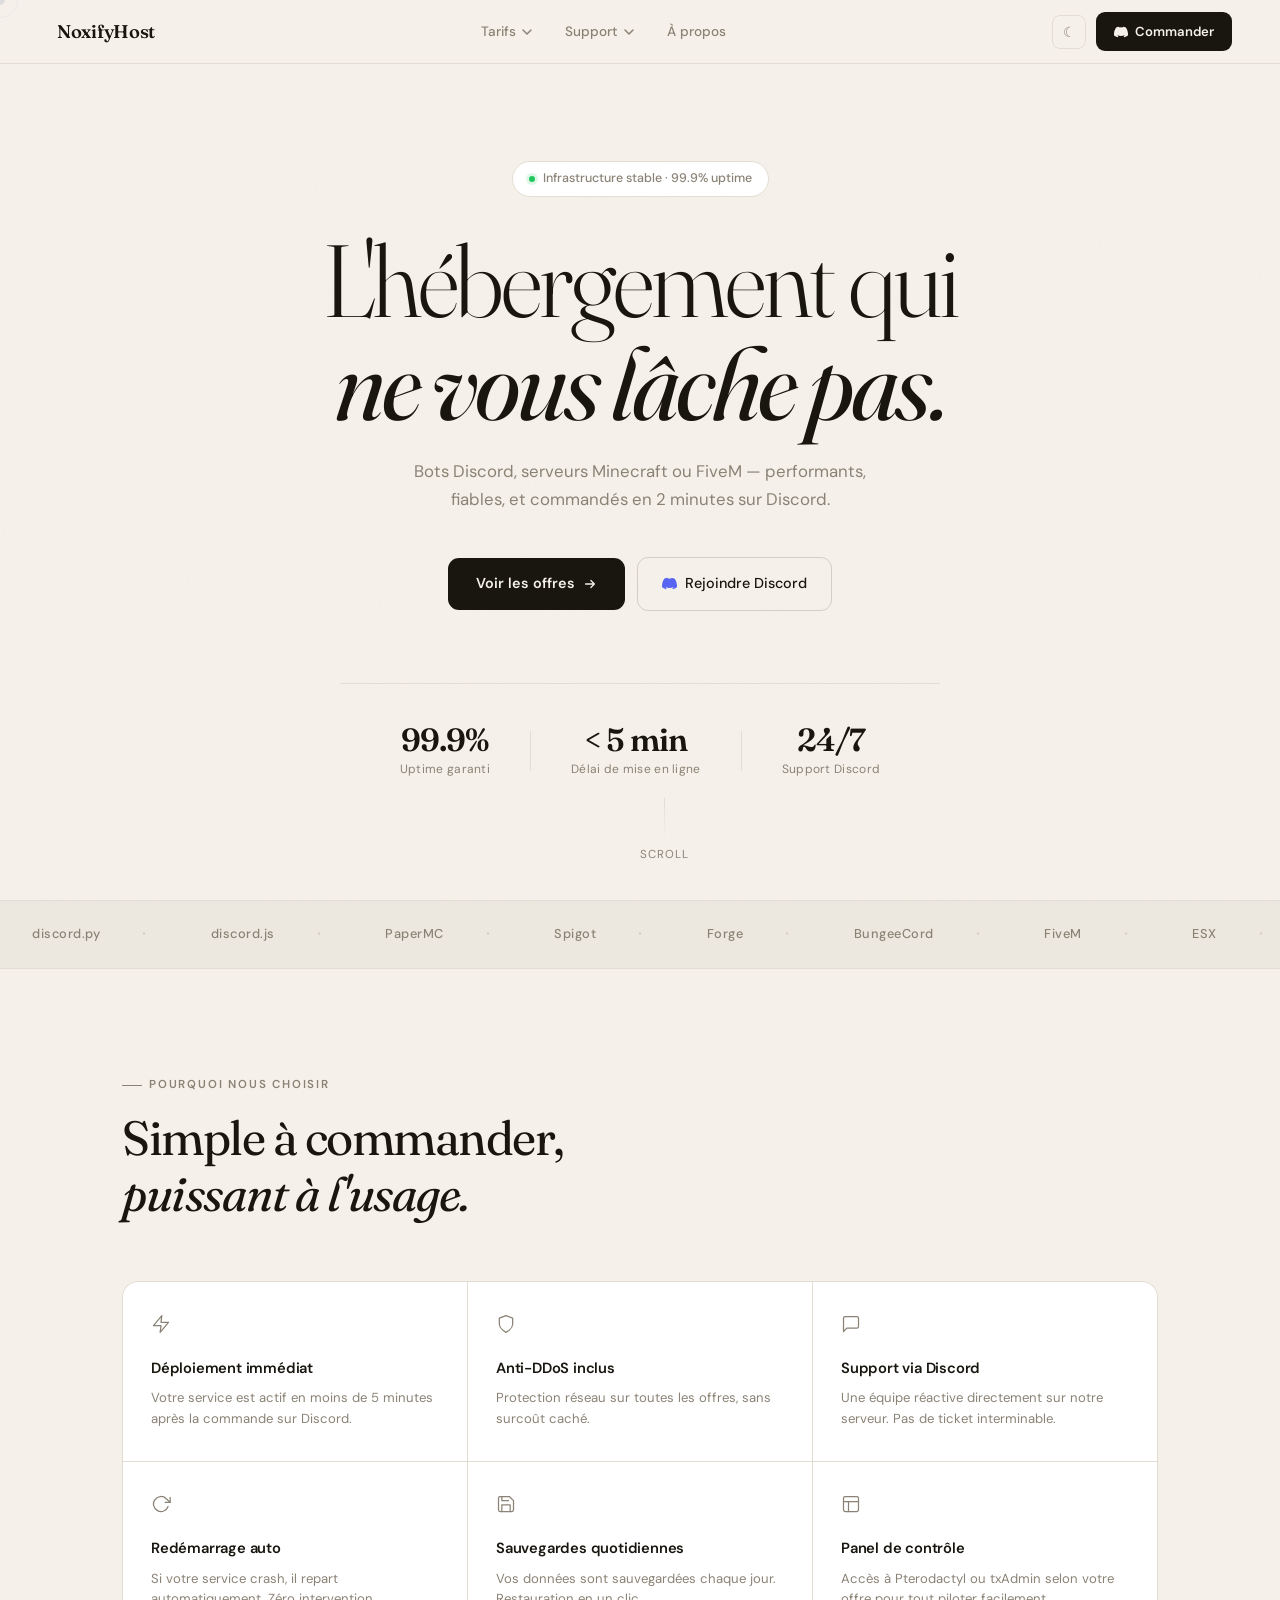
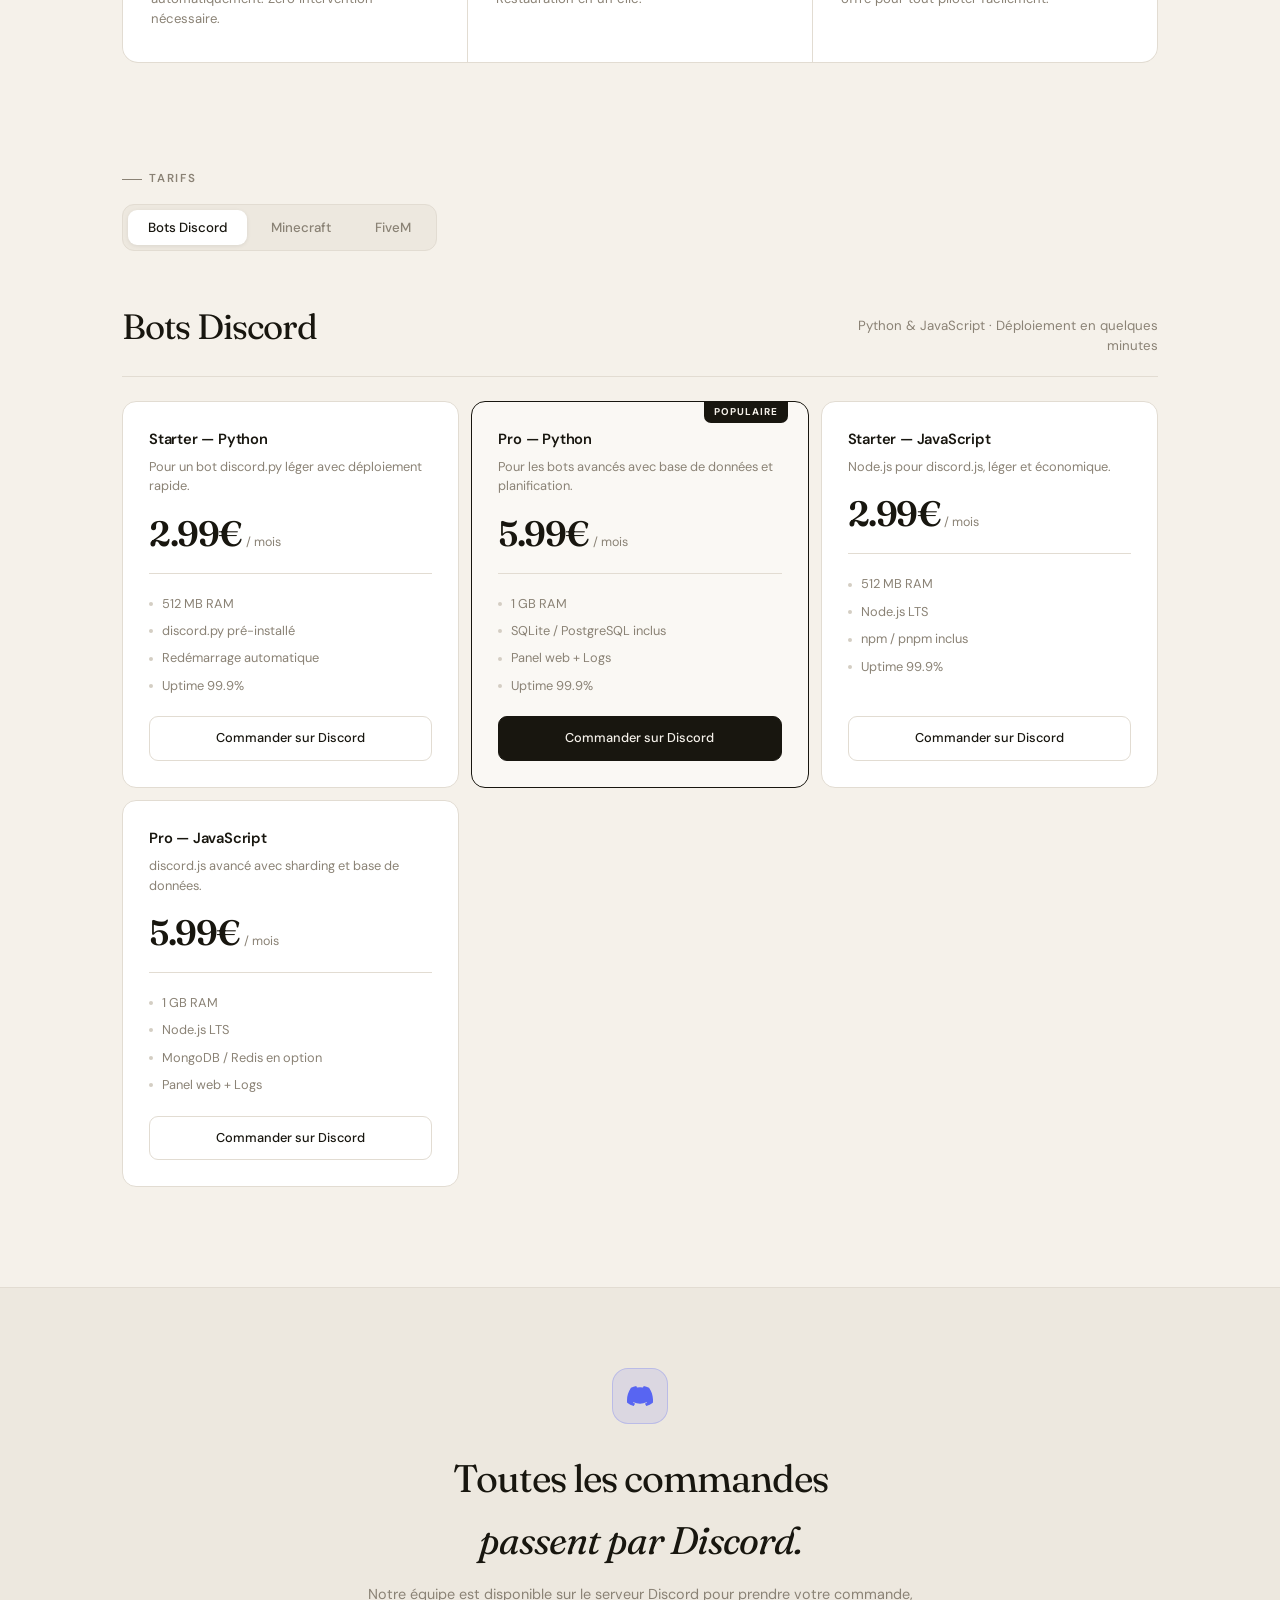
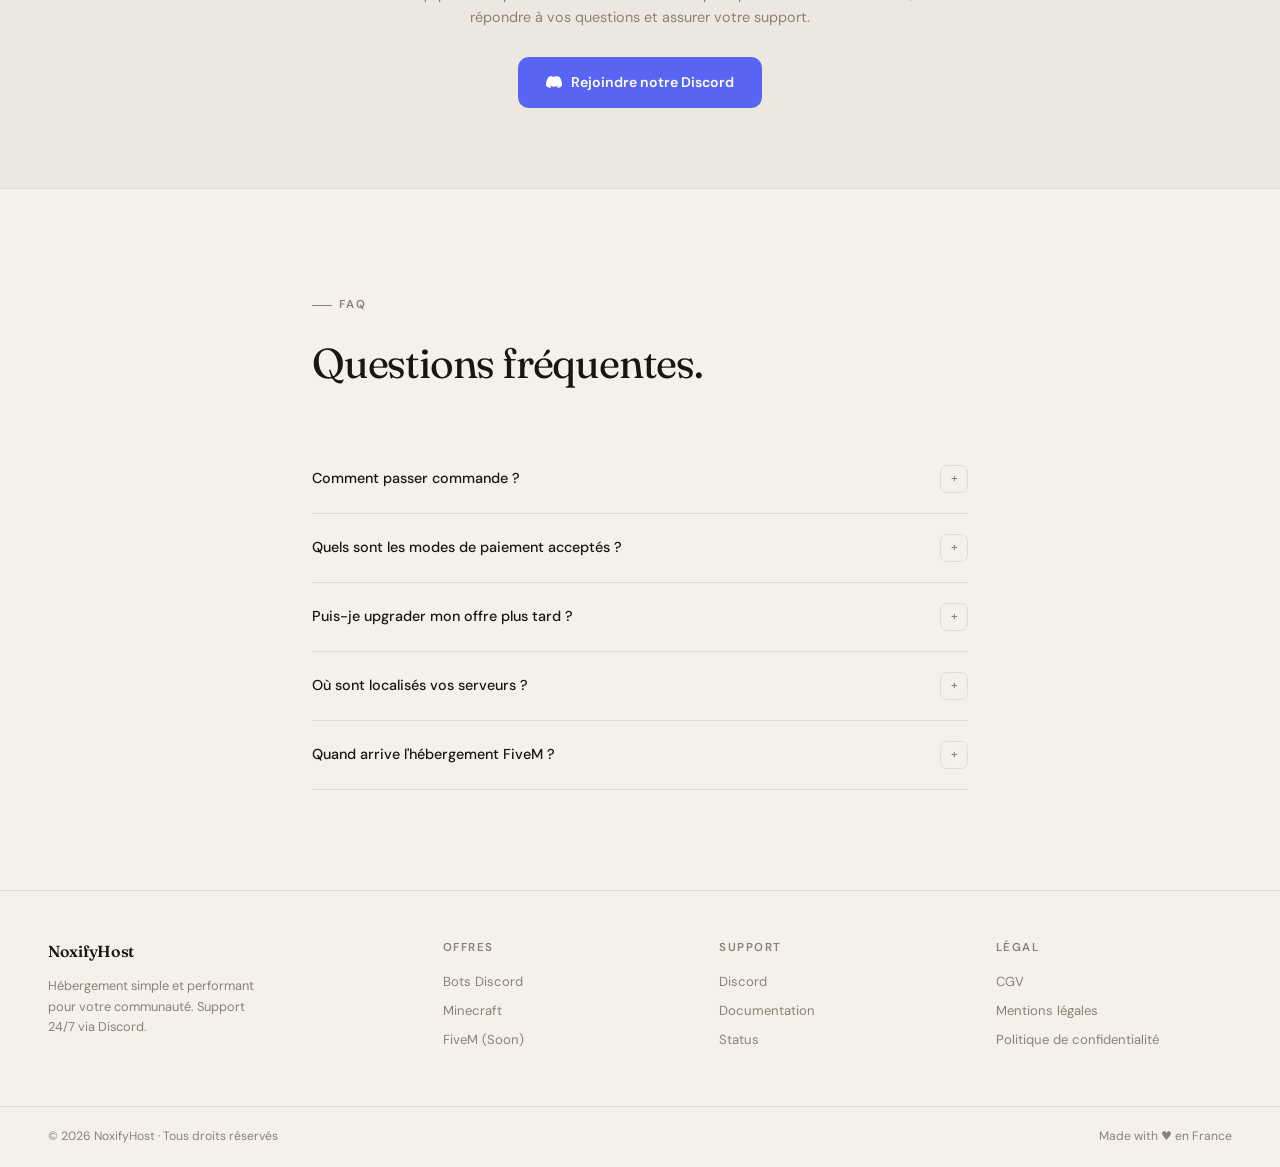
==== commit 1a2dec4e: "Update print statement from 'Hello' to 'Goodbye'" ====
--- a/index.html
+++ b/index.html
@@ -3,7 +3,7 @@
 <head>
 <meta charset="UTF-8">
 <meta name="viewport" content="width=device-width, initial-scale=1.0">
-<title>NoxifyHost — Hébergement Premium</title>
+<title>NoxifyHost </title>
 <link href="https://fonts.googleapis.com/css2?family=Fraunces:opsz,wght@9..144,300;9..144,400;9..144,600;9..144,700&family=DM+Sans:wght@300;400;500;600&display=swap" rel="stylesheet">
 <style>
 *,*::before,*::after{box-sizing:border-box;margin:0;padding:0}
@@ -1156,7 +1156,7 @@
 <footer>
   <div class="footer-brand">
     <a class="nav-logo" href="#" style="margin-bottom:12px;display:inline-flex">
-      <div class="logo-mark">N</div>
+      
       NoxifyHost
     </a>
     <p>Hébergement simple et performant pour votre communauté. Support 24/7 via Discord.</p>
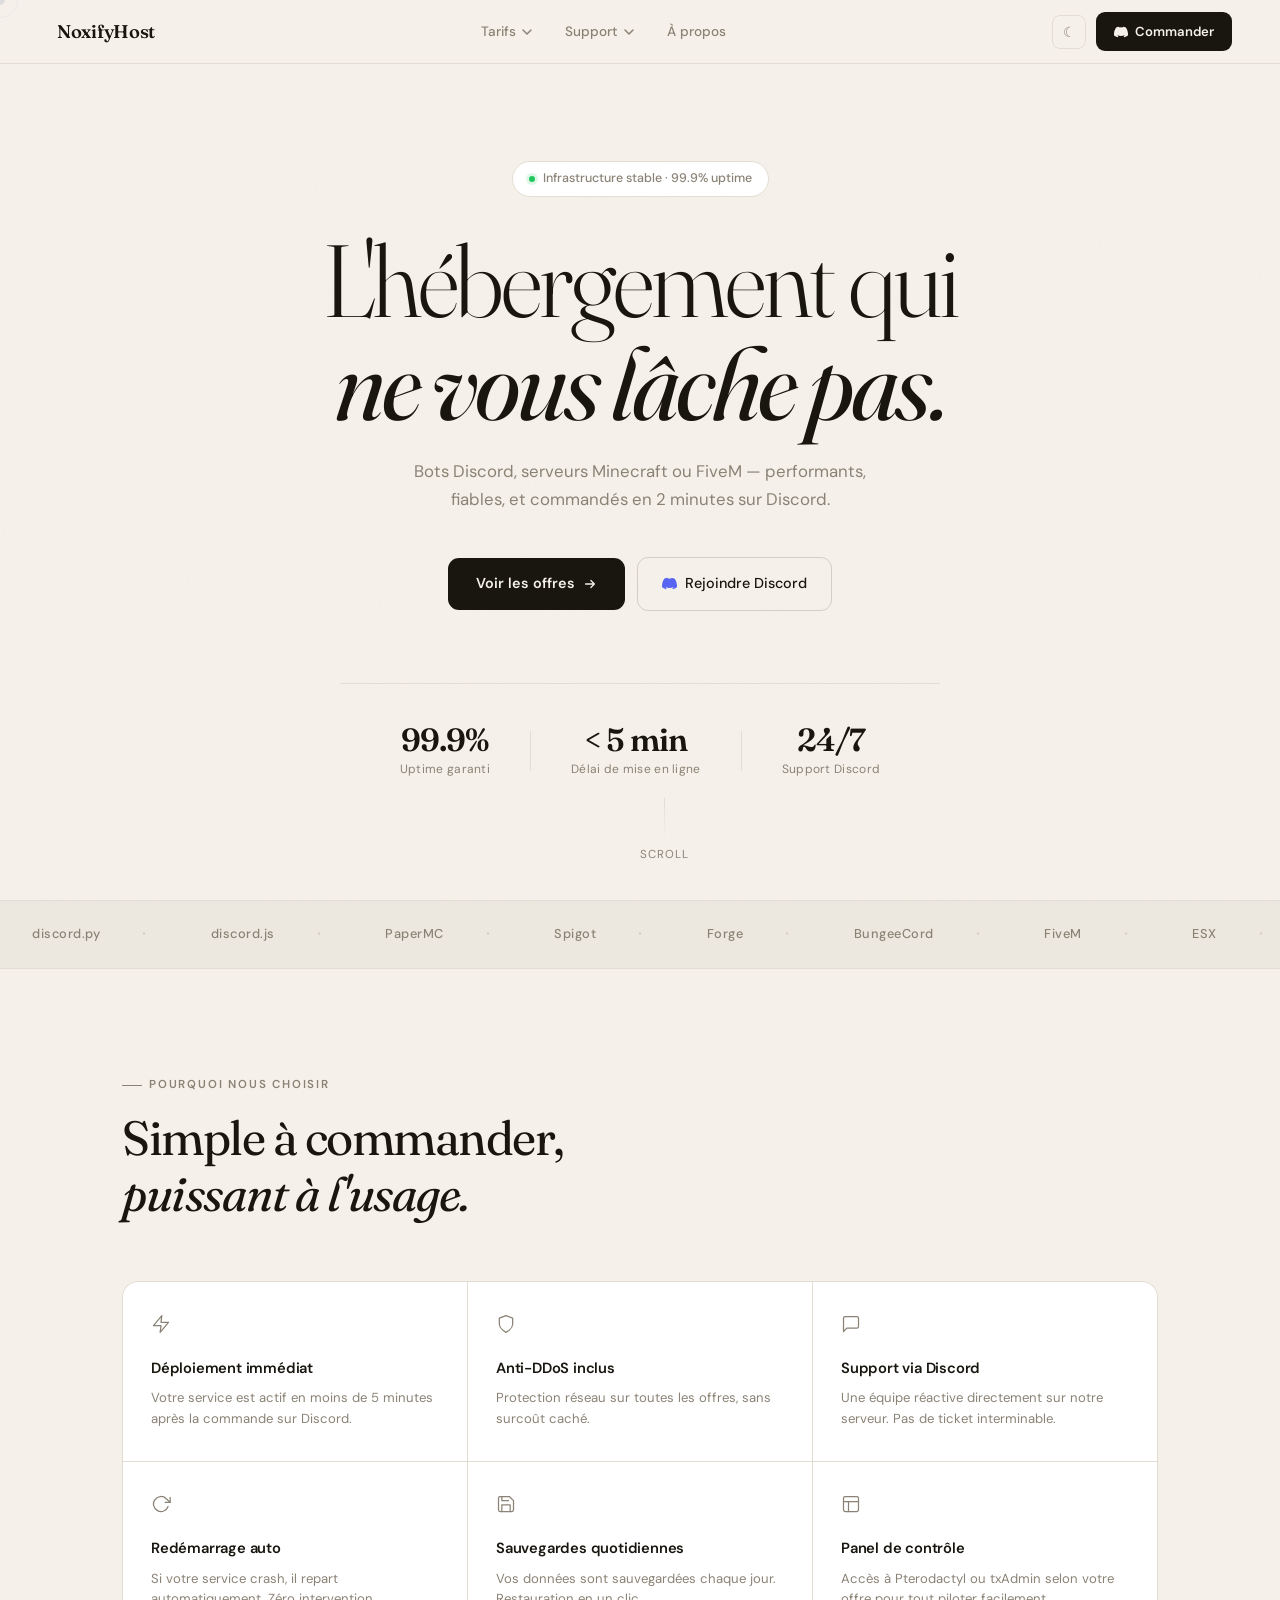
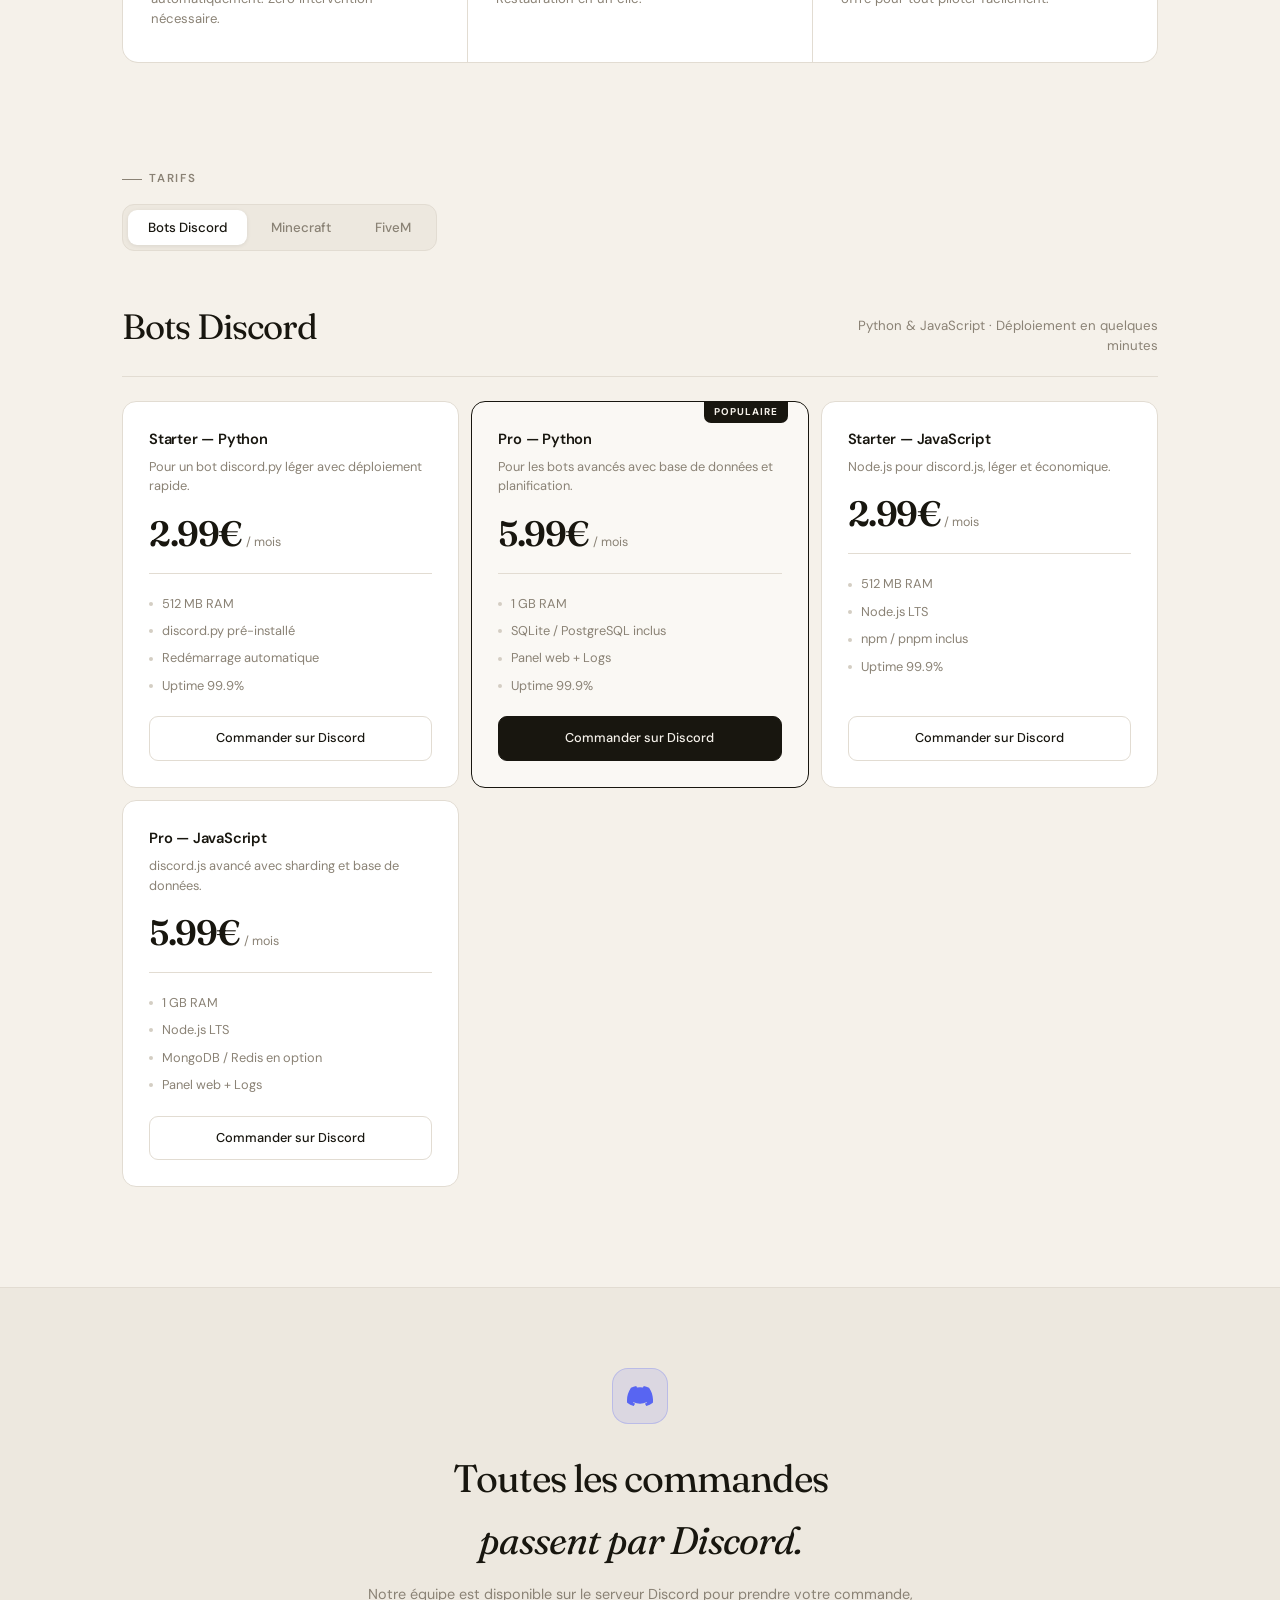
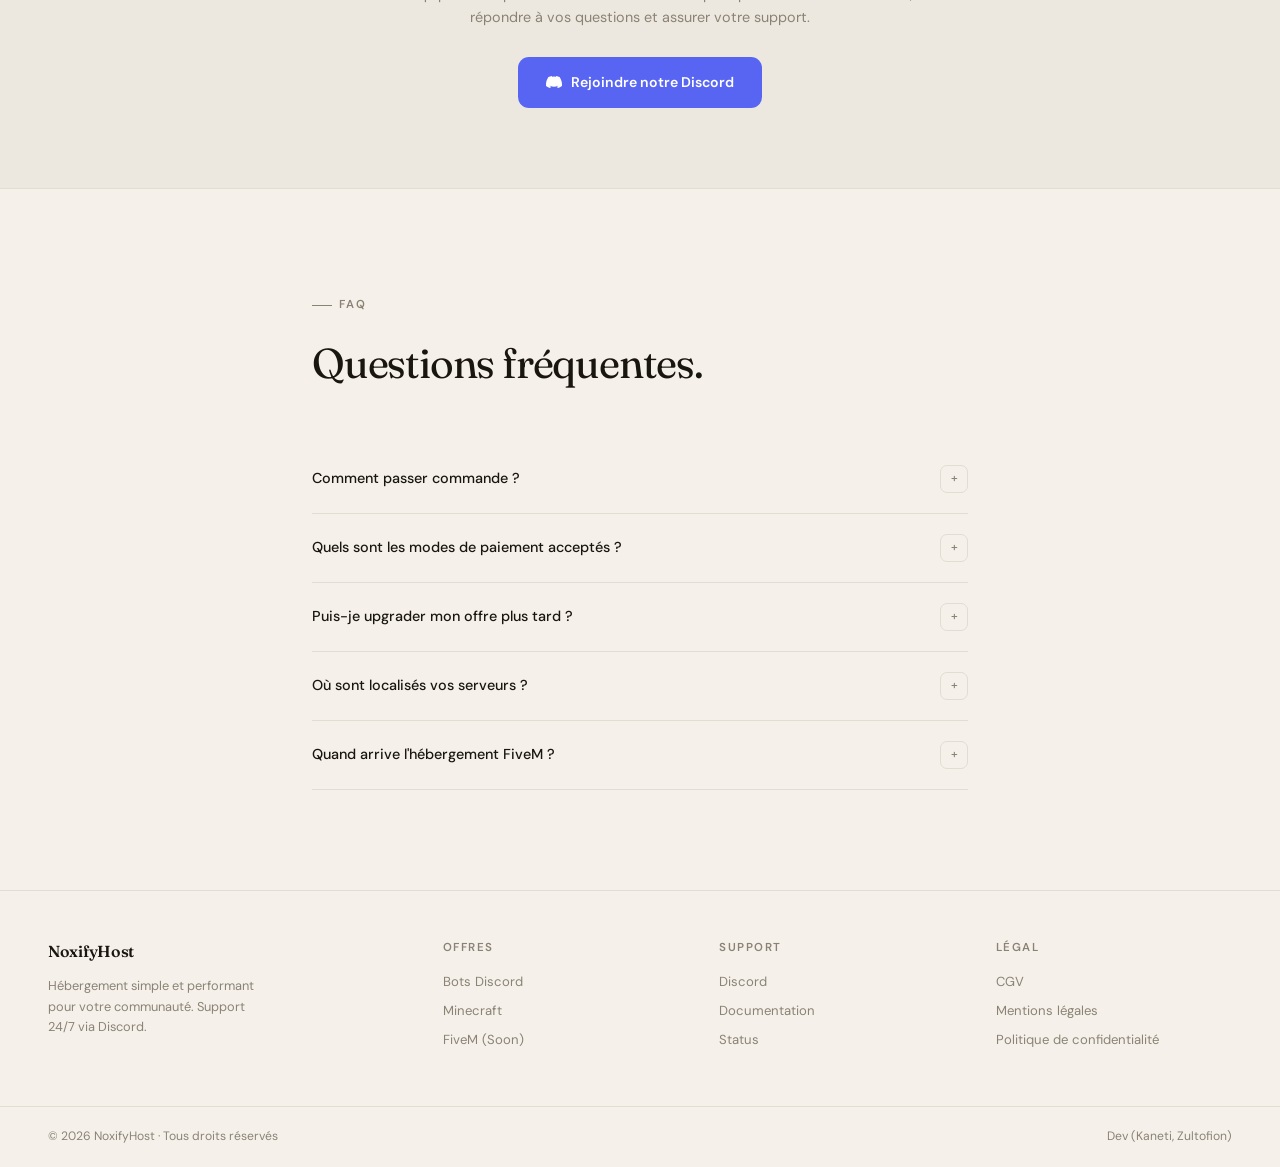
==== commit 2e092987: "Update print statement from 'Hello' to 'Goodbye'" ====
--- a/index.html
+++ b/index.html
@@ -1182,7 +1182,7 @@
 </footer>
 <div class="footer-bottom">
   <p>© 2026 NoxifyHost · Tous droits réservés</p>
-  <p>Made with ♥ en France</p>
+  <p>Dev (Kaneti, Zultofion)</p>
 </div>
 
 <script>
@@ -1283,3 +1283,4 @@
 </script>
 </body>
 </html>
+
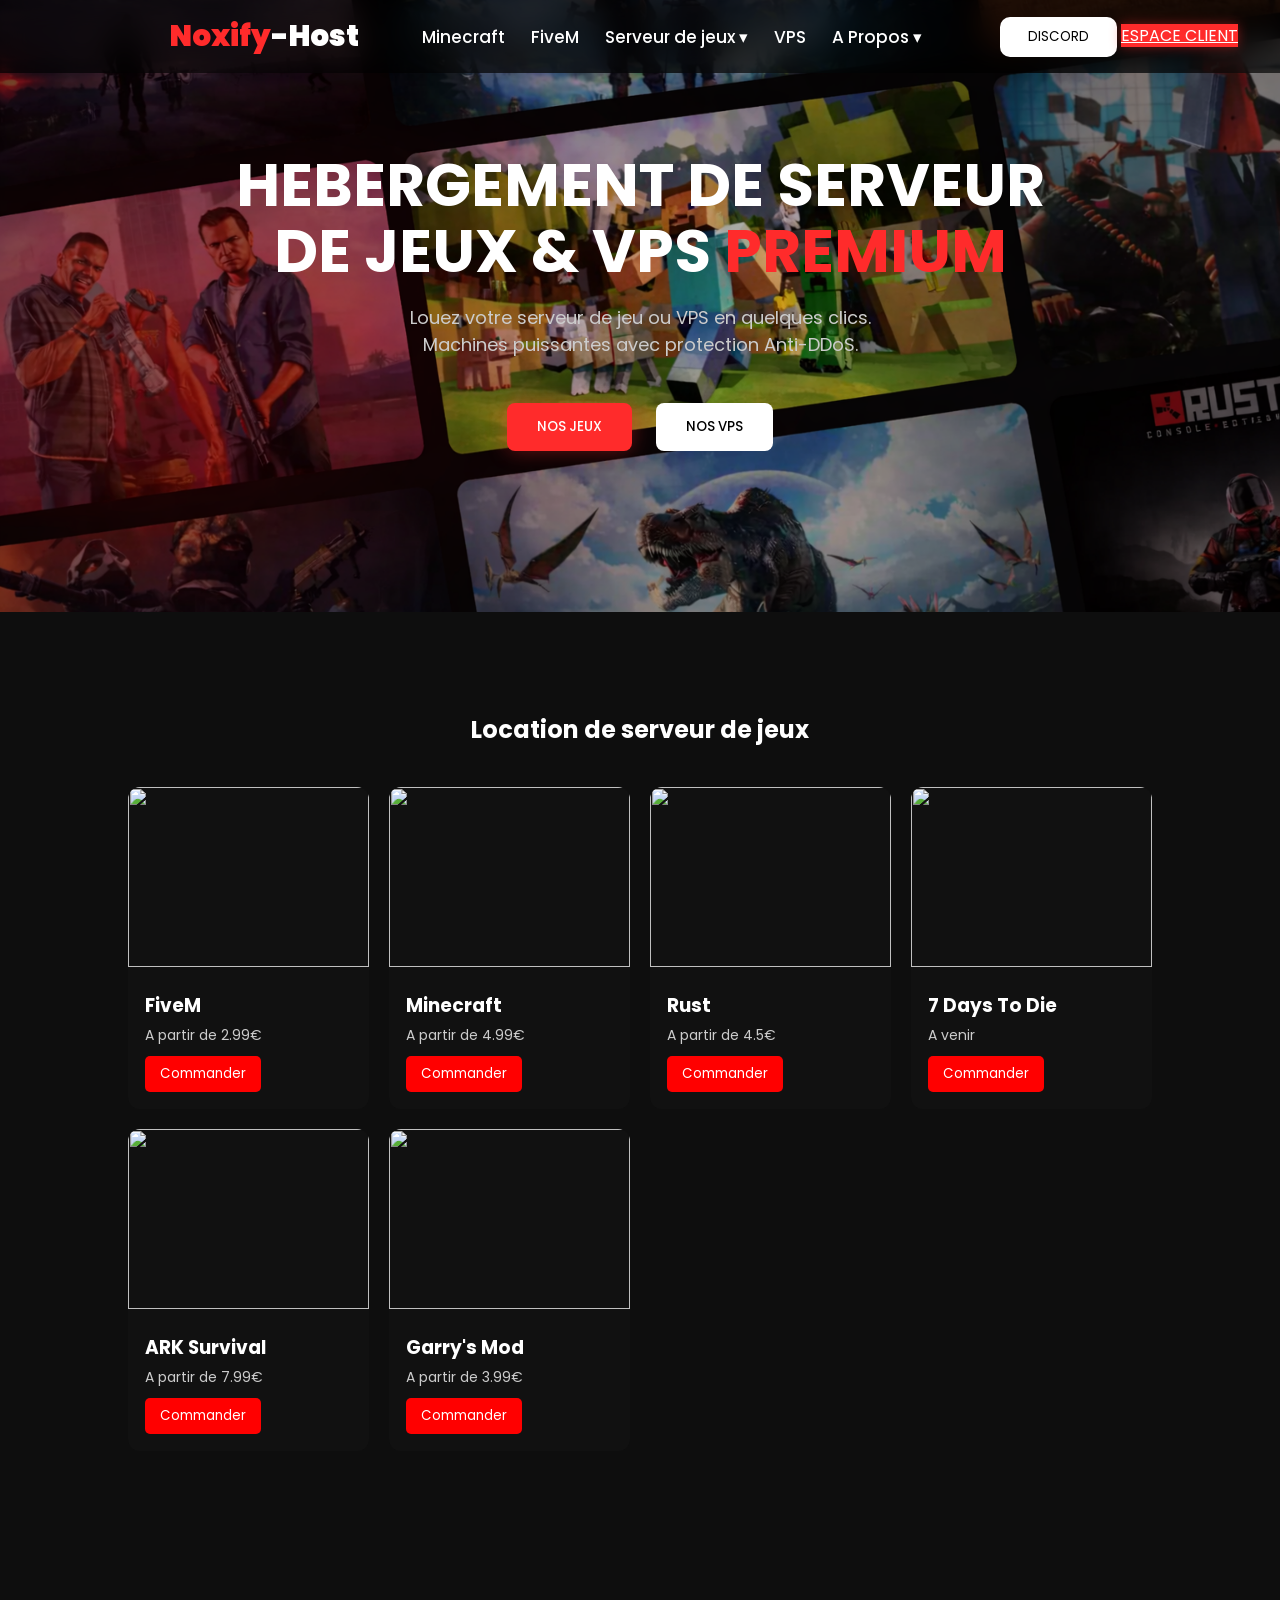
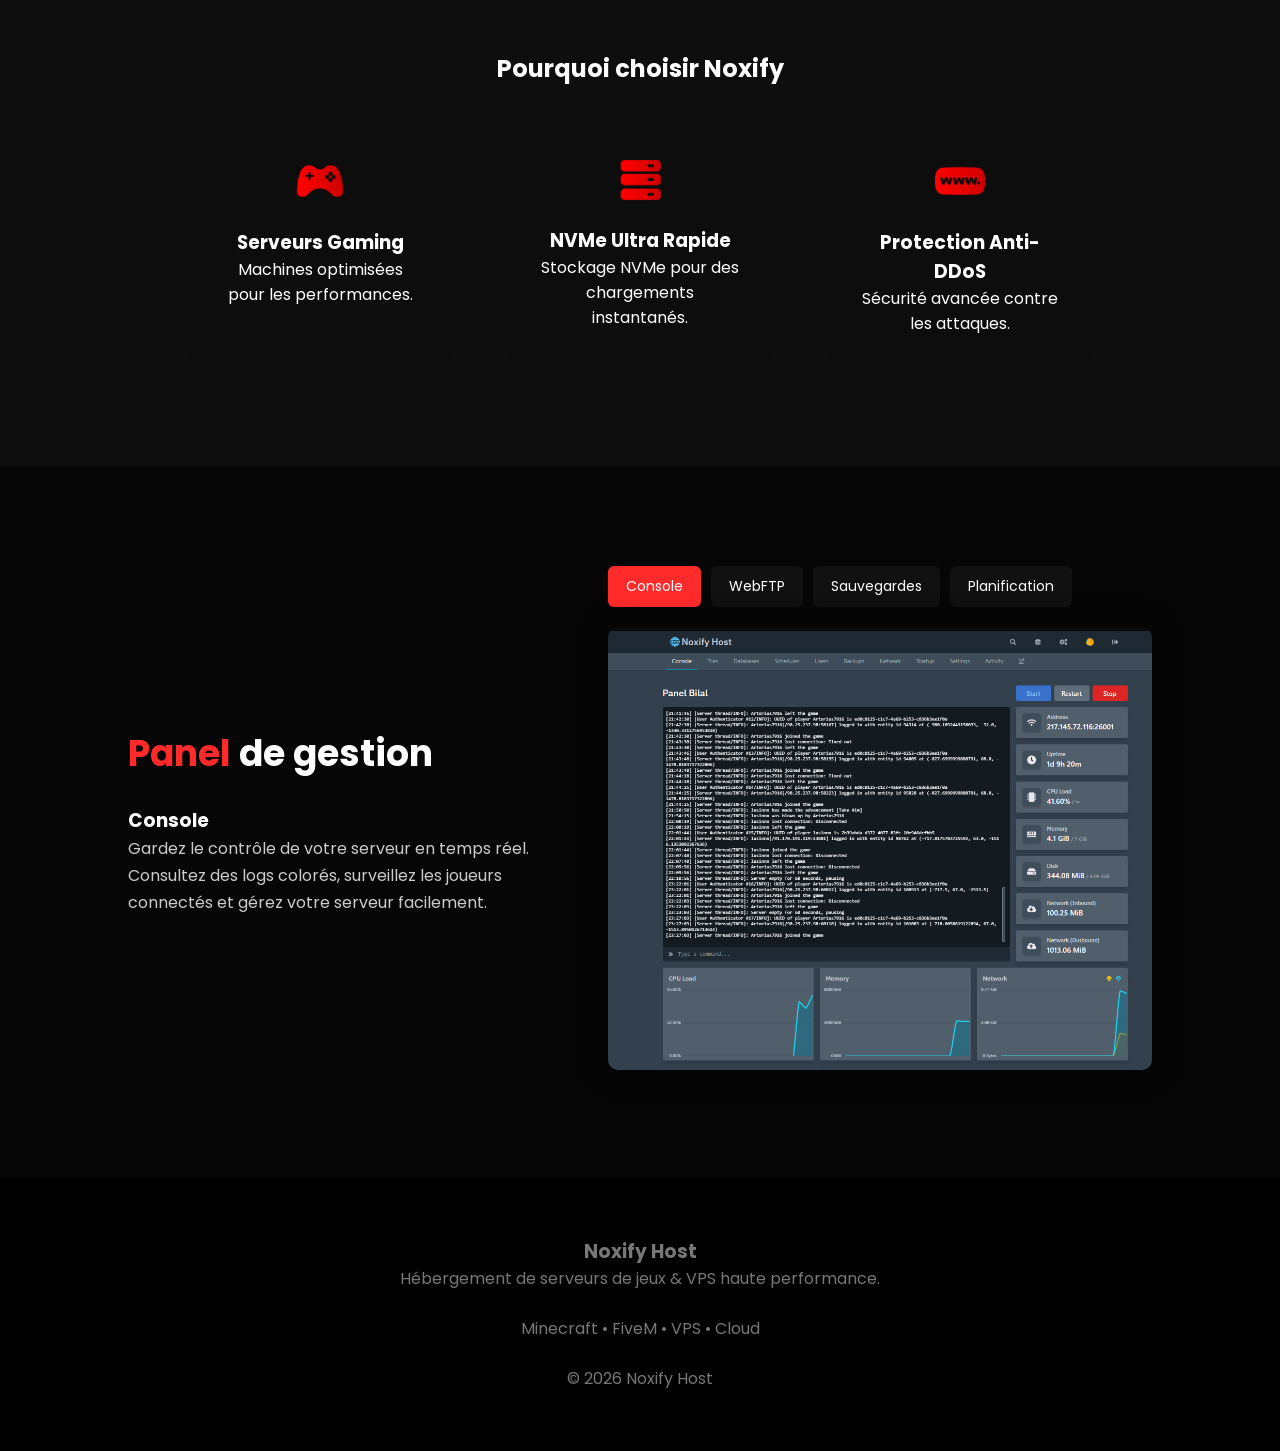
==== commit b1ff41e7: "Add files via upload" ====
--- a/index.html
+++ b/index.html
@@ -1,1286 +1,660 @@
 <!DOCTYPE html>
-<html lang="fr" data-theme="light">
+<html lang="fr">
+
 <head>
 <meta charset="UTF-8">
-<meta name="viewport" content="width=device-width, initial-scale=1.0">
-<title>NoxifyHost </title>
-<link href="https://fonts.googleapis.com/css2?family=Fraunces:opsz,wght@9..144,300;9..144,400;9..144,600;9..144,700&family=DM+Sans:wght@300;400;500;600&display=swap" rel="stylesheet">
+<title>Noxify Host</title>
+
+<link href="https://fonts.googleapis.com/css2?family=Poppins:wght@300;500;700&display=swap" rel="stylesheet">
+
 <style>
-*,*::before,*::after{box-sizing:border-box;margin:0;padding:0}
-
-:root{
-  --bg:#f5f1ea;
-  --bg2:#ede8df;
-  --surface:#ffffff;
-  --surface2:#faf8f4;
-  --border:#e2dcd2;
-  --border2:#d4cec3;
-  --text:#18160f;
-  --sub:#8a8275;
-  --soon:#a07840;
-  --soon-bg:#f7edd8;
-  --sh: 0 2px 8px rgba(0,0,0,0.06), 0 8px 32px rgba(0,0,0,0.05);
-  --sh-lg: 0 8px 24px rgba(0,0,0,0.08), 0 24px 64px rgba(0,0,0,0.08);
-  --r:12px;
-  --discord:#5865f2;
-}
-[data-theme="dark"]{
-  --bg:#131210;
-  --bg2:#1a1916;
-  --surface:#1f1e1b;
-  --surface2:#252420;
-  --border:#2d2b26;
-  --border2:#3a3830;
-  --text:#f2ece0;
-  --sub:#6b6558;
-  --soon:#c8953a;
-  --soon-bg:#261e0e;
-  --sh: 0 2px 8px rgba(0,0,0,0.3), 0 8px 32px rgba(0,0,0,0.25);
-  --sh-lg: 0 8px 24px rgba(0,0,0,0.4), 0 24px 64px rgba(0,0,0,0.3);
-}
-
-html{scroll-behavior:smooth}
+
+*{
+margin:0;
+padding:0;
+box-sizing:border-box;
+font-family:Poppins,sans-serif;
+}
+
 body{
-  background:var(--bg);
-  color:var(--text);
-  font-family:'DM Sans',system-ui,sans-serif;
-  font-size:15px;
-  line-height:1.6;
-  min-height:100vh;
-  overflow-x:hidden;
-  transition:background .3s,color .3s;
-}
-
-/* ── CURSOR ── */
-.cursor{
-  position:fixed;width:10px;height:10px;
-  background:var(--text);border-radius:50%;
-  pointer-events:none;z-index:9999;
-  transform:translate(-50%,-50%);
-  transition:transform .1s,width .2s,height .2s,opacity .2s;
-  mix-blend-mode:difference;
-}
-.cursor-ring{
-  position:fixed;width:36px;height:36px;
-  border:1px solid var(--text);border-radius:50%;
-  pointer-events:none;z-index:9998;
-  transform:translate(-50%,-50%);
-  transition:transform .15s ease-out,width .25s,height .25s,opacity .2s;
-  opacity:.4;
-  mix-blend-mode:difference;
-}
-body:hover .cursor{opacity:1}
-
-/* ── NAV ── */
-nav{
-  position:fixed;top:0;left:0;right:0;z-index:500;
-  height:64px;
-  display:flex;align-items:center;justify-content:space-between;
-  padding:0 48px;
-  background:rgba(245,241,234,0.85);
-  backdrop-filter:blur(24px) saturate(1.2);
-  -webkit-backdrop-filter:blur(24px) saturate(1.2);
-  border-bottom:1px solid var(--border);
-  transition:background .3s,border-color .3s;
-}
-[data-theme="dark"] nav{background:rgba(19,18,16,0.85)}
-
-.nav-logo{
-  font-family:'Fraunces',serif;
-  font-weight:600;font-size:1.15rem;
-  letter-spacing:-.3px;
-  color:var(--text);text-decoration:none;
-  display:flex;align-items:center;gap:9px;
-  flex-shrink:0;
-}
-.logo-mark{
-  width:28px;height:28px;
-  border:1.5px solid var(--text);
-  border-radius:7px;
-  display:flex;align-items:center;justify-content:center;
-  font-size:13px;
-  transition:background .2s,color .2s;
-}
-.nav-logo:hover .logo-mark{background:var(--text);color:var(--bg)}
-
-.nav-center{display:flex;align-items:center;gap:4px;position:relative}
-
-/* NAV ITEM */
-.nav-item{position:relative}
-.nav-link{
-  display:flex;align-items:center;gap:5px;
-  padding:8px 14px;
-  color:var(--sub);
-  font-size:.85rem;font-weight:500;
-  text-decoration:none;
-  border-radius:8px;
-  cursor:pointer;
-  transition:color .15s,background .15s;
-  user-select:none;
-  border:none;background:none;font-family:inherit;
-}
-.nav-link:hover,.nav-link.open{color:var(--text);background:var(--bg2)}
-.nav-link svg{transition:transform .2s}
-.nav-link.open svg{transform:rotate(180deg)}
-
-/* MEGA DROPDOWN */
+background:#070707;
+color:white;
+overflow-x:hidden;
+}
+
+/* NAVBAR */
+
+header{
+position:fixed;
+top:0;
+width:110%;
+display:flex;
+align-items:center;
+justify-content:center;
+gap:50px; /* espace entre logo / menu / boutons */
+padding:15px 40px;
+background:rgba(0,0,0,0.65);
+backdrop-filter:blur(15px);
+z-index:1000;
+}
+
+.logo{
+font-weight:900;
+font-size:29px;
+}
+
+.logo span{
+color:#ff2b2b;
+}
+
+nav a{
+margin:0 13px;
+color:#ddd;
+text-decoration:none;
+font-size:17px;
+transition:0.3s;
+}
+
+nav a:hover{
+color:#ff2b2b;
+}
+
+.buttons button{
+padding:10px 28px;
+border:none;
+border-radius:10px;
+cursor:pointer;
+margin-left:15px;
+font-weight:00;
+transition:0.3s;
+}
+
+.demo{
+background:white;
+}
+
+.demo:hover{
+transform:translateY(-2px);
+}
+
+.client{
+background:#ff2b2b;
+color:white;
+box-shadow:0 0 12px #ff2b2b70;
+}
+
+.client:hover{
+transform:translateY(-2px);
+box-shadow:0 0 18px #ff2b2b;
+}
+
+/* HERO */
+
+.hero{
+height:68vh;
+background:url("fond.png") center/cover;
+display:flex;
+align-items:center;
+justify-content:center;
+text-align:center;
+position:relative;
+}
+
+
+
+.hero div{
+position:relative;
+z-index:2;
+animation:fadeUp 1s ease;
+}
+
+.hero h1{
+font-size:60px;
+line-height:1.1;
+}
+
+.hero span{
+color:#ff2b2b;
+}
+
+.hero p{
+margin-top:20px;
+color:#ccc;
+font-size:18px;
+}
+
+.hero-buttons{
+margin-top:35px;
+}
+
+.hero-buttons button{
+padding:14px 30px;
+border:none;
+border-radius:8px;
+margin:10px;
+cursor:pointer;
+font-weight:500;
+transition:0.3s;
+}
+
+.red{
+background:#ff2b2b;
+color:white;
+box-shadow:0 0 20px #ff2b2b60;
+}
+
+.red:hover{
+transform:translateY(-3px);
+box-shadow:0 0 25px #ff2b2b;
+}
+
+.white{
+background:white;
+}
+
+.white:hover{
+transform:translateY(-3px);
+}
+
+/* SECTIONS */
+
+section{
+padding:100px 10%;
+text-align:center;
+}
+
+/* JEUX (inchangé visuellement) */
+
+.games-grid{
+display:grid;
+grid-template-columns:repeat(auto-fit,minmax(200px,1fr));
+gap:20px;
+margin-top:40px;
+}
+
+.game-card{
+background:#111;
+border-radius:12px;
+overflow:hidden;
+transition:0.3s;
+cursor:pointer;
+}
+
+.game-card img{
+width:100%;
+height:180px;
+object-fit:cover;
+}
+
+.game-info{
+padding:17px;
+text-align:left;
+}
+
+.game-info h3{
+margin-bottom:5px;
+}
+
+.game-info p{
+color:#ccc;
+font-size:14px;
+}
+
+.game-card button{
+margin-top:10px;
+padding:8px 15px;
+border:none;
+border-radius:5px;
+background:red;
+color:white;
+cursor:pointer;
+}
+
+.game-card:hover{
+transform:scale(1.05);
+}
+
+/* FEATURES */
+
+.features-grid{
+display:flex;
+justify-content:center;
+gap:60px;
+margin-top:40px;
+flex-wrap:wrap;
+}
+
+.feature{
+max-width:260px;
+padding:30px;
+background:#0d0d0d;
+border-radius:12px;
+transition:0.4s;
+}
+
+.feature:hover{
+transform:translateY(-8px);
+box-shadow:0 0 20px #ff2b2b40;
+}
+
+.feature-icon{
+width:50px;
+margin-bottom:15px;
+}
+
+/* PANEL */
+
+.panel-section{
+background:#060606;
+}
+
+.panel-container{
+display:flex;
+align-items:center;
+justify-content:space-between;
+gap:60px;
+flex-wrap:wrap;
+}
+
+.panel-left{
+max-width:420px;
+text-align:left;
+}
+
+.panel-left h2{
+font-size:36px;
+margin-bottom:25px;
+}
+
+.panel-left span{
+color:#ff2b2b;
+}
+
+.panel-left p{
+color:#ccc;
+line-height:1.7;
+}
+
+.panel-right{
+flex:1;
+}
+
+.panel-tabs{
+display:flex;
+gap:10px;
+margin-bottom:20px;
+flex-wrap:wrap;
+}
+
+.panel-tabs button{
+background:#111;
+color:white;
+border:none;
+padding:10px 18px;
+border-radius:6px;
+cursor:pointer;
+font-size:14px;
+transition:0.3s;
+}
+
+.panel-tabs button:hover{
+background:#222;
+}
+
+.panel-tabs .active{
+background:#ff2b2b;
+}
+
+.panel-image img{
+width:100%;
+border-radius:10px;
+box-shadow:0 0 30px rgba(0,0,0,0.6);
+animation:fadePanel 0.5s;
+}
+
+/* FOOTER */
+
+footer{
+text-align:center;
+padding:60px;
+background:#000;
+color:#777;
+}
+
+/* ANIMATIONS */
+
+@keyframes fadeUp{
+from{
+opacity:0;
+transform:translateY(40px);
+}
+to{
+opacity:1;
+transform:translateY(0);
+}
+}
+
+@keyframes fadePanel{
+from{
+opacity:0;
+transform:scale(0.95);
+}
+to{
+opacity:1;
+transform:scale(1);
+}
+}
+body{
+margin:0;
+font-family:Arial;
+background:#0e0e0e;
+}
+
+
+.menu{
+display:flex;
+list-style:none;
+gap:0px; /* rapproche les pages */
+align-items:center;
+}
+
+.menu a{
+color:white;
+text-decoration:none;
+font-weight:500;
+}
+
 .dropdown{
-  position:absolute;top:calc(100% + 12px);left:50%;
-  transform:translateX(-50%) translateY(-6px);
-  background:var(--surface);
-  border:1px solid var(--border);
-  border-radius:16px;
-  padding:6px;
-  min-width:580px;
-  box-shadow:var(--sh-lg);
-  opacity:0;pointer-events:none;
-  transition:opacity .2s,transform .2s;
-  z-index:600;
-}
-.dropdown.open{opacity:1;pointer-events:all;transform:translateX(-50%) translateY(0)}
-
-.dropdown-inner{display:grid;grid-template-columns:1fr 1fr 1fr;gap:4px}
-
-.drop-col-header{
-  grid-column:span 3;
-  display:flex;align-items:center;gap:8px;
-  padding:10px 12px 6px;
-  font-size:.7rem;font-weight:600;
-  letter-spacing:1.5px;text-transform:uppercase;
-  color:var(--sub);
-  border-bottom:1px solid var(--border);
-  margin-bottom:4px;
-}
-
-.drop-item{
-  display:flex;align-items:flex-start;gap:11px;
-  padding:11px 12px;
-  border-radius:10px;
-  text-decoration:none;
-  color:var(--text);
-  transition:background .15s;
-  cursor:pointer;
-}
-.drop-item:hover{background:var(--bg2)}
-
-.drop-icon{
-  width:34px;height:34px;flex-shrink:0;
-  background:var(--bg2);
-  border:1px solid var(--border);
-  border-radius:8px;
-  display:flex;align-items:center;justify-content:center;
-  color:var(--sub);
-  margin-top:1px;
-}
-.drop-item:hover .drop-icon{background:var(--border)}
-
-.drop-text{}
-.drop-name{font-size:.85rem;font-weight:600;margin-bottom:2px}
-.drop-desc{font-size:.75rem;color:var(--sub);line-height:1.4}
-
-.drop-soon{
-  display:inline-flex;align-items:center;
-  background:var(--soon-bg);color:var(--soon);
-  font-size:.6rem;font-weight:700;
-  letter-spacing:1px;text-transform:uppercase;
-  padding:2px 6px;border-radius:4px;
-  margin-left:6px;vertical-align:middle;
-}
-
-/* Simple dropdown */
-.dropdown.simple{min-width:200px;grid-template-columns:1fr}
-.dropdown.simple .dropdown-inner{grid-template-columns:1fr}
-
-.nav-right{display:flex;align-items:center;gap:10px}
-
-.toggle{
-  width:34px;height:34px;
-  border-radius:8px;border:1px solid var(--border);
-  background:transparent;cursor:pointer;
-  display:flex;align-items:center;justify-content:center;
-  color:var(--sub);font-size:14px;
-  transition:all .15s;flex-shrink:0;
-}
-.toggle:hover{color:var(--text);border-color:var(--text)}
-
-.nav-cta{
-  display:flex;align-items:center;gap:7px;
-  padding:9px 18px;
-  background:var(--text);color:var(--bg);
-  font-size:.82rem;font-weight:600;
-  border-radius:9px;text-decoration:none;
-  transition:opacity .15s,transform .15s;
-  white-space:nowrap;
-}
-.nav-cta:hover{opacity:.8;transform:translateY(-1px)}
-
-/* ── HERO ── */
-.hero{
-  min-height:100vh;
-  display:flex;flex-direction:column;align-items:center;justify-content:center;
-  text-align:center;
-  padding:120px 24px 80px;
-  position:relative;
-  overflow:hidden;
-}
-
-/* Grain texture */
-.hero::before{
-  content:'';
-  position:absolute;inset:0;
-  background-image:url("data:image/svg+xml,%3Csvg viewBox='0 0 256 256' xmlns='http://www.w3.org/2000/svg'%3E%3Cfilter id='noise'%3E%3CfeTurbulence type='fractalNoise' baseFrequency='0.9' numOctaves='4' stitchTiles='stitch'/%3E%3C/filter%3E%3Crect width='100%25' height='100%25' filter='url(%23noise)' opacity='0.04'/%3E%3C/svg%3E");
-  opacity:.5;pointer-events:none;
-}
-
-.hero-eyebrow{
-  display:inline-flex;align-items:center;gap:8px;
-  background:var(--surface);
-  border:1px solid var(--border);
-  border-radius:50px;padding:7px 16px;
-  font-size:.78rem;font-weight:500;color:var(--sub);
-  margin-bottom:32px;
-  animation:fadeUp .6s ease both;
-}
-.hero-eyebrow-dot{
-  width:6px;height:6px;
-  background:#22c55e;border-radius:50%;
-  box-shadow:0 0 0 3px rgba(34,197,94,.15);
-  animation:breathe 2.5s ease infinite;
-}
-@keyframes breathe{0%,100%{box-shadow:0 0 0 3px rgba(34,197,94,.15)}50%{box-shadow:0 0 0 6px rgba(34,197,94,.08)}}
-
-.hero h1{
-  font-family:'Fraunces',serif;
-  font-size:clamp(3rem,8vw,6.5rem);
-  font-weight:300;
-  letter-spacing:-3px;
-  line-height:1.0;
-  margin-bottom:24px;
-  max-width:900px;
-  animation:fadeUp .6s .1s ease both;
-}
-.hero h1 em{font-style:italic;font-weight:400}
-.hero h1 strong{font-weight:700}
-
-.hero-sub{
-  color:var(--sub);
-  font-size:1.05rem;font-weight:400;
-  max-width:460px;line-height:1.65;
-  margin-bottom:44px;
-  animation:fadeUp .6s .2s ease both;
-}
-
-.hero-actions{
-  display:flex;align-items:center;gap:12px;flex-wrap:wrap;justify-content:center;
-  animation:fadeUp .6s .3s ease both;
-}
-
-.btn-hero-primary{
-  display:flex;align-items:center;gap:8px;
-  padding:14px 28px;
-  background:var(--text);color:var(--bg);
-  font-size:.9rem;font-weight:600;
-  border-radius:11px;text-decoration:none;
-  transition:opacity .15s,transform .2s;
-  border:none;cursor:pointer;font-family:inherit;
-}
-.btn-hero-primary:hover{opacity:.82;transform:translateY(-2px)}
-
-.btn-hero-secondary{
-  display:flex;align-items:center;gap:8px;
-  padding:14px 24px;
-  background:transparent;
-  border:1px solid var(--border2);
-  color:var(--text);
-  font-size:.9rem;font-weight:500;
-  border-radius:11px;text-decoration:none;
-  transition:border-color .15s,transform .2s,background .15s;
-  cursor:pointer;font-family:inherit;
-}
-.btn-hero-secondary:hover{border-color:var(--text);transform:translateY(-2px);background:var(--surface)}
-
-/* Stats bar */
-.hero-stats{
-  display:flex;align-items:center;gap:40px;
-  margin-top:72px;
-  padding-top:40px;
-  border-top:1px solid var(--border);
-  animation:fadeUp .6s .45s ease both;
-  width:100%;max-width:600px;justify-content:center;
-}
-.stat-item{text-align:center}
-.stat-value{
-  font-family:'Fraunces',serif;
-  font-size:2rem;font-weight:600;
-  letter-spacing:-1px;line-height:1;
-  margin-bottom:4px;
-}
-.stat-label{font-size:.75rem;color:var(--sub);letter-spacing:.3px}
-
-.stat-sep{width:1px;height:40px;background:var(--border);flex-shrink:0}
-
-@keyframes fadeUp{
-  from{opacity:0;transform:translateY(20px)}
-  to{opacity:1;transform:translateY(0)}
-}
-
-/* ── SCROLL INDICATOR ── */
-.scroll-hint{
-  position:absolute;bottom:36px;left:50%;transform:translateX(-50%);
-  display:flex;flex-direction:column;align-items:center;gap:8px;
-  animation:fadeUp .6s .6s ease both;
-  color:var(--sub);font-size:.72rem;letter-spacing:1px;text-transform:uppercase;
-}
-.scroll-line{
-  width:1px;height:40px;
-  background:linear-gradient(to bottom,var(--border),transparent);
-  animation:scrollPulse 2s ease infinite;
-}
-@keyframes scrollPulse{
-  0%{transform:scaleY(0);transform-origin:top}
-  50%{transform:scaleY(1);transform-origin:top}
-  51%{transform:scaleY(1);transform-origin:bottom}
-  100%{transform:scaleY(0);transform-origin:bottom}
-}
-
-/* ── MARQUEE ── */
-.marquee-section{
-  border-top:1px solid var(--border);
-  border-bottom:1px solid var(--border);
-  padding:18px 0;
-  background:var(--bg2);
-  overflow:hidden;
-  white-space:nowrap;
-  transition:background .3s;
-}
-.marquee-inner{
-  display:inline-flex;align-items:center;gap:0;
-  animation:marquee 20s linear infinite;
-}
-@keyframes marquee{from{transform:translateX(0)}to{transform:translateX(-50%)}}
-.marquee-item{
-  display:inline-flex;align-items:center;gap:10px;
-  padding:0 32px;
-  font-size:.8rem;font-weight:500;color:var(--sub);
-  letter-spacing:.5px;
-}
-.marquee-item::after{
-  content:'·';color:var(--border2);font-size:1.2rem;margin-left:32px;
-}
-
-/* ── FEATURES SECTION ── */
-.features-section{
-  max-width:1100px;margin:0 auto;
-  padding:100px 32px;
-}
-.section-tag{
-  display:inline-flex;align-items:center;gap:7px;
-  font-size:.72rem;font-weight:600;letter-spacing:1.8px;
-  text-transform:uppercase;color:var(--sub);
-  margin-bottom:16px;
-}
-.section-tag::before{
-  content:'';width:20px;height:1px;background:var(--sub);
-}
-.feat-heading{
-  font-family:'Fraunces',serif;
-  font-size:clamp(2rem,4vw,3rem);
-  font-weight:400;letter-spacing:-1.5px;
-  line-height:1.15;max-width:560px;
-  margin-bottom:60px;
-}
-.feat-heading em{font-style:italic}
-
-.features-grid{
-  display:grid;
-  grid-template-columns:repeat(3,1fr);
-  gap:1px;
-  background:var(--border);
-  border:1px solid var(--border);
-  border-radius:16px;overflow:hidden;
-}
-.feat-card{
-  background:var(--surface);
-  padding:32px 28px;
-  transition:background .2s;
-}
-.feat-card:hover{background:var(--surface2)}
-.feat-icon{
-  margin-bottom:16px;color:var(--sub);
-}
-.feat-title{
-  font-weight:600;font-size:.92rem;
-  margin-bottom:8px;letter-spacing:-.2px;
-}
-.feat-desc{
-  font-size:.82rem;color:var(--sub);line-height:1.55;
-}
-
-/* ── PRICING SECTION ── */
-.pricing-section{
-  max-width:1100px;margin:0 auto;
-  padding:0 32px 100px;
-}
-.pricing-tabs{
-  display:flex;align-items:center;gap:4px;
-  background:var(--bg2);
-  border:1px solid var(--border);
-  border-radius:12px;padding:5px;
-  width:fit-content;margin-bottom:48px;
-}
-.tab{
-  padding:9px 20px;
-  border-radius:9px;
-  font-size:.83rem;font-weight:500;
-  cursor:pointer;transition:background .15s,color .15s,box-shadow .15s;
-  color:var(--sub);
-  border:none;background:none;font-family:inherit;
-}
-.tab.active{
-  background:var(--surface);color:var(--text);
-  box-shadow:0 1px 4px rgba(0,0,0,.08);
-}
-.tab-panel{display:none}
-.tab-panel.active{display:block}
-
-.pricing-header{
-  display:flex;align-items:flex-end;justify-content:space-between;
-  margin-bottom:24px;
-  padding-bottom:20px;
-  border-bottom:1px solid var(--border);
-}
-.pricing-header h2{
-  font-family:'Fraunces',serif;
-  font-size:clamp(1.5rem,3vw,2.2rem);
-  font-weight:400;letter-spacing:-1px;
-}
-.pricing-header p{font-size:.83rem;color:var(--sub);max-width:300px;text-align:right;line-height:1.5}
-
-.cards-grid{
-  display:grid;
-  grid-template-columns:repeat(auto-fill,minmax(280px,1fr));
-  gap:12px;
-}
-
-.price-card{
-  background:var(--surface);
-  border:1px solid var(--border);
-  border-radius:14px;
-  padding:26px;
-  display:flex;flex-direction:column;gap:20px;
-  transition:border-color .2s,box-shadow .2s,transform .2s;
-  position:relative;cursor:default;
-}
-.price-card:hover{
-  border-color:var(--text);
-  box-shadow:var(--sh-lg);
-  transform:translateY(-3px);
-}
-.price-card.featured{
-  border-color:var(--text);
-  background:var(--surface2);
-}
-.price-card.featured:hover{transform:translateY(-5px)}
-
-.card-badge{
-  position:absolute;top:-1px;right:20px;
-  background:var(--text);color:var(--bg);
-  font-size:.62rem;font-weight:700;
-  letter-spacing:1px;text-transform:uppercase;
-  padding:3px 10px;
-  border-radius:0 0 7px 7px;
-  transition:background .3s,color .3s;
-}
-
-.card-top{}
-.card-name{
-  font-weight:600;font-size:.92rem;
-  letter-spacing:-.2px;margin-bottom:6px;
-}
-.card-desc{color:var(--sub);font-size:.8rem;line-height:1.5}
-
-.card-price-block{
-  display:flex;align-items:baseline;gap:4px;
-  font-family:'Fraunces',serif;
-}
-.price-num{
-  font-size:2.2rem;font-weight:600;
-  letter-spacing:-1.5px;line-height:1;
-}
-.price-per{font-size:.78rem;color:var(--sub);font-family:'DM Sans',sans-serif}
-
-.soon-pill{
-  display:inline-flex;align-items:center;gap:6px;
-  background:var(--soon-bg);color:var(--soon);
-  font-size:.72rem;font-weight:700;
-  letter-spacing:1px;text-transform:uppercase;
-  padding:6px 12px;border-radius:7px;width:fit-content;
-  transition:background .3s,color .3s;
-}
-.soon-dot{width:5px;height:5px;border-radius:50%;background:var(--soon)}
-
-.card-hr{width:100%;height:1px;background:var(--border);transition:background .3s}
-
-.card-features{display:flex;flex-direction:column;gap:7px}
-.card-feat{
-  display:flex;align-items:center;gap:9px;
-  font-size:.8rem;color:var(--sub);
-}
-.feat-bullet{
-  width:4px;height:4px;
-  border-radius:50%;background:var(--border2);
-  flex-shrink:0;transition:background .3s;
-}
-
-.card-btn{
-  display:flex;align-items:center;justify-content:center;gap:8px;
-  padding:11px 16px;
-  border-radius:9px;
-  font-size:.8rem;font-weight:500;
-  cursor:pointer;text-decoration:none;
-  transition:opacity .15s,transform .15s;
-  border:1px solid var(--border);
-  background:transparent;color:var(--text);
-  margin-top:auto;font-family:inherit;
-}
-.card-btn:hover{opacity:.7;transform:translateY(-1px)}
-.card-btn.primary{
-  background:var(--text);color:var(--bg);
-  border-color:var(--text);
-}
-.card-btn.disabled{opacity:.3;cursor:not-allowed;pointer-events:none}
-
-/* ── DISCORD CTA ── */
-.discord-cta{
-  background:var(--bg2);
-  border-top:1px solid var(--border);
-  border-bottom:1px solid var(--border);
-  padding:80px 32px;
-  text-align:center;
-  transition:background .3s;
-}
-.discord-inner{max-width:560px;margin:0 auto}
-.discord-icon{
-  width:56px;height:56px;
-  background:rgba(88,101,242,.12);
-  border:1px solid rgba(88,101,242,.25);
-  border-radius:16px;
-  display:flex;align-items:center;justify-content:center;
-  margin:0 auto 24px;
-}
-.discord-cta h2{
-  font-family:'Fraunces',serif;
-  font-size:clamp(1.6rem,3.5vw,2.4rem);
-  font-weight:400;letter-spacing:-1px;
-  margin-bottom:12px;
-}
-.discord-cta p{color:var(--sub);font-size:.9rem;margin-bottom:28px;line-height:1.6}
-.btn-discord{
-  display:inline-flex;align-items:center;gap:9px;
-  padding:14px 28px;
-  background:#5865f2;color:#fff;
-  font-size:.88rem;font-weight:600;
-  border-radius:11px;text-decoration:none;
-  transition:opacity .15s,transform .2s;
-}
-.btn-discord:hover{opacity:.88;transform:translateY(-2px)}
-
-/* ── FAQ ── */
-.faq-section{
-  max-width:720px;margin:0 auto;
-  padding:100px 32px;
-}
-.faq-section .section-tag{margin-bottom:16px}
-.faq-section h2{
-  font-family:'Fraunces',serif;
-  font-size:clamp(1.8rem,3.5vw,2.6rem);
-  font-weight:400;letter-spacing:-1.2px;
-  margin-bottom:48px;
-}
-.faq-item{
-  border-bottom:1px solid var(--border);
-  padding:20px 0;
-}
-.faq-q{
-  display:flex;align-items:center;justify-content:space-between;
-  cursor:pointer;gap:16px;
-  font-weight:500;font-size:.9rem;
-  user-select:none;
-}
-.faq-q:hover{color:var(--sub)}
-.faq-arrow{
-  width:28px;height:28px;flex-shrink:0;
-  border:1px solid var(--border);border-radius:7px;
-  display:flex;align-items:center;justify-content:center;
-  font-size:12px;
-  transition:transform .25s,background .15s;
-  color:var(--sub);
-}
-.faq-item.open .faq-arrow{transform:rotate(45deg);background:var(--bg2)}
-.faq-a{
-  font-size:.83rem;color:var(--sub);line-height:1.65;
-  max-height:0;overflow:hidden;
-  transition:max-height .3s ease,padding .3s;
-  padding-top:0;
-}
-.faq-item.open .faq-a{max-height:200px;padding-top:14px}
-
-/* ── FOOTER ── */
-footer{
-  border-top:1px solid var(--border);
-  padding:48px;
-  display:grid;
-  grid-template-columns:1.5fr 1fr 1fr 1fr;
-  gap:40px;
-  transition:border-color .3s;
-}
-.footer-brand{}
-.footer-brand .nav-logo{margin-bottom:12px;font-size:1rem}
-.footer-brand p{font-size:.8rem;color:var(--sub);line-height:1.6;max-width:220px}
-.footer-col h4{
-  font-size:.72rem;font-weight:600;
-  letter-spacing:1.5px;text-transform:uppercase;
-  color:var(--sub);margin-bottom:14px;
-}
-.footer-col a{
-  display:block;
-  font-size:.82rem;color:var(--sub);
-  text-decoration:none;margin-bottom:8px;
-  transition:color .15s;
-}
-.footer-col a:hover{color:var(--text)}
-.footer-bottom{
-  border-top:1px solid var(--border);
-  padding:20px 48px;
-  display:flex;align-items:center;justify-content:space-between;
-  transition:border-color .3s;
-}
-.footer-bottom p{font-size:.76rem;color:var(--sub)}
-
-/* ── SCROLL REVEAL ── */
-.reveal{opacity:0;transform:translateY(24px);transition:opacity .6s ease,transform .6s ease}
-.reveal.visible{opacity:1;transform:none}
-
-/* ── RESPONSIVE ── */
-@media(max-width:768px){
-  nav{padding:0 20px}
-  .nav-center{display:none}
-  footer{grid-template-columns:1fr 1fr;padding:32px 20px}
-  .footer-bottom{padding:16px 20px;flex-direction:column;gap:8px;text-align:center}
-  .features-grid{grid-template-columns:1fr}
-  .hero-stats{gap:24px}
+position:relative;
+}
+
+/* MENU */
+.dropdown-menu{
+position:absolute;
+top:45px;
+left:0;
+background:#0e0e0e; /* même couleur navbar */
+padding:25px 40px;
+border-radius:10px;
+display:flex;
+gap:60px;
+
+opacity:100;
+visibility:hidden;
+transform:translateY(10px);
+transition:0.25s;
+box-shadow:0 10px 30px rgba(255, 255, 255, 0.5);
+}
+
+.dropdown:hover .dropdown-menu{
+opacity:1;
+visibility:visible;
+transform:translateY(0);
+}
+
+.column{
+display:flex;
+flex-direction:column;
+gap:12px;
+}
+
+/* jeux */
+.column a{
+display:flex;
+align-items:center;
+gap:10px;
+color:#ccc;
+font-size:15px;
+}
+
+.column a:hover{
+color:white;
+}
+
+/* logos */
+.column img{
+width:18px;
+height:18px;
+object-fit:contain;
 }
 </style>
 </head>
+
 <body>
 
-<div class="cursor" id="cursor"></div>
-<div class="cursor-ring" id="cursorRing"></div>
-
-<!-- NAV -->
-<nav>
-  <a class="nav-logo" href="#">
-    <div class=""></div>
-    NoxifyHost
-  </a>
-
-  <div class="nav-center">
-    <!-- Tarifs dropdown -->
-    <div class="nav-item">
-      <button class="nav-link" onclick="toggleDrop('drop-tarifs',this)">
-        Tarifs
-        <svg width="12" height="12" viewBox="0 0 12 12" fill="none"><path d="M2 4l4 4 4-4" stroke="currentColor" stroke-width="1.5" stroke-linecap="round" stroke-linejoin="round"/></svg>
-      </button>
-      <div class="dropdown" id="drop-tarifs">
-        <div class="dropdown-inner">
-          <div class="drop-col-header">
-            <svg width="12" height="12" viewBox="0 0 16 16" fill="currentColor"><path d="M8 1a7 7 0 100 14A7 7 0 008 1zm0 1.5a5.5 5.5 0 110 11 5.5 5.5 0 010-11zm0 2a1 1 0 100 2 1 1 0 000-2zm-.75 3.25h1.5v4h-1.5v-4z"/></svg>
-            Nos offres d'hébergement
-          </div>
-          <a class="drop-item" href="#pricing" onclick="goToTab('bots')">
-            <div class="drop-icon"><svg width="17" height="17" viewBox="0 0 24 24" fill="none" stroke="currentColor" stroke-width="1.6" stroke-linecap="round" stroke-linejoin="round"><rect x="3" y="11" width="18" height="10" rx="2"/><path d="M12 2v4M8 11V9a4 4 0 018 0v2"/><circle cx="9" cy="16" r="1" fill="currentColor" stroke="none"/><circle cx="15" cy="16" r="1" fill="currentColor" stroke="none"/></svg></div>
-            <div class="drop-text">
-              <div class="drop-name">Bots Discord — Python</div>
-              <div class="drop-desc">discord.py · Starter & Pro</div>
-            </div>
-          </a>
-          <a class="drop-item" href="#pricing" onclick="goToTab('bots')">
-            <div class="drop-icon"><svg width="17" height="17" viewBox="0 0 24 24" fill="none" stroke="currentColor" stroke-width="1.6" stroke-linecap="round" stroke-linejoin="round"><polyline points="16 18 22 12 16 6"/><polyline points="8 6 2 12 8 18"/></svg></div>
-            <div class="drop-text">
-              <div class="drop-name">Bots Discord — JS</div>
-              <div class="drop-desc">discord.js · Starter & Pro</div>
-            </div>
-          </a>
-          <a class="drop-item" href="#pricing" onclick="goToTab('minecraft')">
-            <div class="drop-icon"><svg width="17" height="17" viewBox="0 0 24 24" fill="none" stroke="currentColor" stroke-width="1.6" stroke-linecap="round" stroke-linejoin="round"><rect x="2" y="3" width="20" height="14" rx="2"/><path d="M8 21h8M12 17v4"/></svg></div>
-            <div class="drop-text">
-              <div class="drop-name">Serveurs Minecraft</div>
-              <div class="drop-desc">Vanilla, PaperMC, Forge…</div>
-            </div>
-          </a>
-          <a class="drop-item" href="#pricing" onclick="goToTab('fivem')">
-            <div class="drop-icon"><svg width="17" height="17" viewBox="0 0 24 24" fill="none" stroke="currentColor" stroke-width="1.6" stroke-linecap="round" stroke-linejoin="round"><path d="M12 22C6.477 22 2 17.523 2 12S6.477 2 12 2s10 4.477 10 10-4.477 10-10 10z"/><path d="M2 12h20M12 2a15.3 15.3 0 014 10 15.3 15.3 0 01-4 10 15.3 15.3 0 01-4-10 15.3 15.3 0 014-10z"/></svg></div>
-            <div class="drop-text">
-              <div class="drop-name">Serveurs FiveM <span class="drop-soon">Soon</span></div>
-              <div class="drop-desc">ESX / QBCore ready</div>
-            </div>
-          </a>
-          <a class="drop-item" style="opacity:.4;pointer-events:none">
-            <div class="drop-icon"><svg width="17" height="17" viewBox="0 0 24 24" fill="none" stroke="currentColor" stroke-width="1.6" stroke-linecap="round" stroke-linejoin="round"><path d="M3 9l9-7 9 7v11a2 2 0 01-2 2H5a2 2 0 01-2-2z"/><polyline points="9 22 9 12 15 12 15 22"/></svg></div>
-            <div class="drop-text">
-              <div class="drop-name">Sites Web <span class="drop-soon">Soon</span></div>
-              <div class="drop-desc">PHP, Node, Static…</div>
-            </div>
-          </a>
-          <a class="drop-item" style="opacity:.4;pointer-events:none">
-            <div class="drop-icon"><svg width="17" height="17" viewBox="0 0 24 24" fill="none" stroke="currentColor" stroke-width="1.6" stroke-linecap="round" stroke-linejoin="round"><ellipse cx="12" cy="5" rx="9" ry="3"/><path d="M21 12c0 1.66-4 3-9 3s-9-1.34-9-3"/><path d="M3 5v14c0 1.66 4 3 9 3s9-1.34 9-3V5"/></svg></div>
-            <div class="drop-text">
-              <div class="drop-name">Bases de données <span class="drop-soon">Soon</span></div>
-              <div class="drop-desc">MySQL, Redis, MongoDB</div>
-            </div>
-          </a>
-        </div>
+<header>
+
+<div class="logo">
+<span>Noxify</span>-Host
+</div>
+
+<nav class="navbar">
+<ul class="menu">
+
+<li><a href="minecraft.html">Minecraft</a></li>
+<li><a href="fivem.html">FiveM</a></li>
+
+<li class="dropdown">
+<a href="#">Serveur de jeux ▾</a>
+
+<div class="dropdown-menu">
+
+<div class="column">
+<a href="fivem.html"><img src="fivem.png"> FiveM</a>
+<a href="minecraft.html"><img src="minecraft.png"> Minecraft</a>
+<a href="rust.html"><img src="rust.png"> Rust</a>
+<a href="Gmod.html"><img src="gmod.png"> Garry's Mod</a>
+<a href="#"><img src="ark.png"> Ark Survival</a>
+
+</div>
+
+     
       </div>
-    </div>
-
-    <!-- Support dropdown -->
-    <div class="nav-item">
-      <button class="nav-link" onclick="toggleDrop('drop-support',this)">
-        Support
-        <svg width="12" height="12" viewBox="0 0 12 12" fill="none"><path d="M2 4l4 4 4-4" stroke="currentColor" stroke-width="1.5" stroke-linecap="round" stroke-linejoin="round"/></svg>
-      </button>
-      <div class="dropdown simple" id="drop-support">
-        <div class="dropdown-inner" style="grid-template-columns:1fr">
-          <a class="drop-item" href="https://discord.gg/Kvy6xKcG" target="_blank">
-            <div class="drop-icon"><svg width="17" height="17" viewBox="0 0 24 24" fill="none" stroke="currentColor" stroke-width="1.6" stroke-linecap="round" stroke-linejoin="round"><path d="M21 15a2 2 0 01-2 2H7l-4 4V5a2 2 0 012-2h14a2 2 0 012 2z"/></svg></div>
-            <div class="drop-text">
-              <div class="drop-name">Discord</div>
-              <div class="drop-desc">Support en temps réel</div>
-            </div>
-          </a>
-          <a class="drop-item" href="https://discord.gg/Kvy6xKcG" target="_blank" onclick="closeDrop()">
-            <div class="drop-icon"><svg width="17" height="17" viewBox="0 0 24 24" fill="none" stroke="currentColor" stroke-width="1.6" stroke-linecap="round" stroke-linejoin="round"><path d="M14 2H6a2 2 0 00-2 2v16a2 2 0 002 2h12a2 2 0 002-2V8z"/><polyline points="14 2 14 8 20 8"/><line x1="16" y1="13" x2="8" y2="13"/><line x1="16" y1="17" x2="8" y2="17"/><polyline points="10 9 9 9 8 9"/></svg></div>
-            <div class="drop-text">
-              <div class="drop-name">Documentation</div>
-              <div class="drop-desc">Guides & tutoriels</div>
-            </div>
-          </a>
-          <a class="drop-item" href="#faq" onclick="closeDrop()">
-            <div class="drop-icon"><svg width="17" height="17" viewBox="0 0 24 24" fill="none" stroke="currentColor" stroke-width="1.6" stroke-linecap="round" stroke-linejoin="round"><circle cx="12" cy="12" r="10"/><path d="M9.09 9a3 3 0 015.83 1c0 2-3 3-3 3"/><line x1="12" y1="17" x2="12.01" y2="17"/></svg></div>
-            <div class="drop-text">
-              <div class="drop-name">FAQ</div>
-              <div class="drop-desc">Questions fréquentes</div>
-            </div>
-          </a>
-        </div>
-      </div>
-    </div>
-
-    <a class="nav-link" href="#">À propos</a>
+    </li>
+
+    <li><a href="#">VPS</a></li>
     
-  </div>
-
-  <div class="nav-right">
-    <button class="toggle" onclick="toggleTheme()" title="Thème">
-      <span id="theme-icon">☾</span>
-    </button>
-    <a href="https://discord.gg/Kvy6xKcG" target="_blank" class="nav-cta">
-      <svg width="14" height="14" viewBox="0 0 24 24" fill="currentColor"><path d="M20.317 4.37a19.791 19.791 0 0 0-4.885-1.515.074.074 0 0 0-.079.037c-.21.375-.444.864-.608 1.25a18.27 18.27 0 0 0-5.487 0 12.64 12.64 0 0 0-.617-1.25.077.077 0 0 0-.079-.037A19.736 19.736 0 0 0 3.677 4.37a.07.07 0 0 0-.032.027C.533 9.046-.32 13.58.099 18.057c.004.027.019.053.04.07a19.9 19.9 0 0 0 5.993 3.03.078.078 0 0 0 .084-.028c.462-.63.874-1.295 1.226-1.994a.076.076 0 0 0-.041-.106 13.107 13.107 0 0 1-1.872-.892.077.077 0 0 1-.008-.128 10.2 10.2 0 0 0 .372-.292.074.074 0 0 1 .077-.01c3.928 1.793 8.18 1.793 12.062 0a.074.074 0 0 1 .078.01c.12.098.246.198.373.292a.077.077 0 0 1-.006.127 12.299 12.299 0 0 1-1.873.892.077.077 0 0 0-.041.107c.36.698.772 1.362 1.225 1.993a.076.076 0 0 0 .084.028 19.839 19.839 0 0 0 6.002-3.03.077.077 0 0 0 .032-.054c.5-5.177-.838-9.674-3.549-13.66a.061.061 0 0 0-.031-.03z"/></svg>
-      Commander
-    </a>
-  </div>
+<li class="dropdown">
+<a href="#">A Propos ▾</a>
+
+<div class="dropdown-menu">
+
+<div class="column">
+<a href="https://discord.gg/TMYsj8FPNg"><img src="discord.png"> Discord</a>
+<a href="https://docs.google.com/document/d/1-SjulJAlnoet7sxczA6nRrApv588deVYGDTuci8vPjs/edit?usp=sharing"><img src="argent.png"> Condition Générales d’utilisation</a>
+<a href="https://docs.google.com/document/d/1RLc7A5egnZTXRIU7VuDUEhS48q4EmQtt2GM_t5DZPIg/edit?usp=sharing"><img src="reglement.png">  RÈGLEMENT D’UTILISATION</a>
+<a href="https://docs.google.com/document/d/1qCGnPb2x362j0OupZAFq4QUYTR8ngCTxFYRwEbrApnY/edit?usp=sharing"><img src="presentation.png">   Présentation de NoxifyHost</a>
+  </ul>
 </nav>
 
-<!-- HERO -->
+<div class="buttons">
+<button class="demo">DISCORD</button>
+<a href="https://client-noxifyhost.store" class="client">ESPACE CLIENT</a>
+</div>
+
+</header>
+
 <section class="hero">
-  <div class="hero-eyebrow">
-    <div class="hero-eyebrow-dot"></div>
-    Infrastructure stable · 99.9% uptime
-  </div>
-  <h1>L'hébergement qui<br><em>ne vous lâche pas.</em></h1>
-  <p class="hero-sub">Bots Discord, serveurs Minecraft ou FiveM — performants, fiables, et commandés en 2 minutes sur Discord.</p>
-  <div class="hero-actions">
-    <a href="#pricing" class="btn-hero-primary">
-      Voir les offres
-      <svg width="14" height="14" viewBox="0 0 16 16" fill="none"><path d="M3 8h10M9 4l4 4-4 4" stroke="currentColor" stroke-width="1.5" stroke-linecap="round" stroke-linejoin="round"/></svg>
-    </a>
-    <a href="https://discord.gg/Kvy6xKcG" target="_blank" class="btn-hero-secondary">
-      <svg width="15" height="15" viewBox="0 0 24 24" fill="#5865f2"><path d="M20.317 4.37a19.791 19.791 0 0 0-4.885-1.515.074.074 0 0 0-.079.037c-.21.375-.444.864-.608 1.25a18.27 18.27 0 0 0-5.487 0 12.64 12.64 0 0 0-.617-1.25.077.077 0 0 0-.079-.037A19.736 19.736 0 0 0 3.677 4.37a.07.07 0 0 0-.032.027C.533 9.046-.32 13.58.099 18.057c.004.027.019.053.04.07a19.9 19.9 0 0 0 5.993 3.03.078.078 0 0 0 .084-.028c.462-.63.874-1.295 1.226-1.994a.076.076 0 0 0-.041-.106 13.107 13.107 0 0 1-1.872-.892.077.077 0 0 1-.008-.128 10.2 10.2 0 0 0 .372-.292.074.074 0 0 1 .077-.01c3.928 1.793 8.18 1.793 12.062 0a.074.074 0 0 1 .078.01c.12.098.246.198.373.292a.077.077 0 0 1-.006.127 12.299 12.299 0 0 1-1.873.892.077.077 0 0 0-.041.107c.36.698.772 1.362 1.225 1.993a.076.076 0 0 0 .084.028 19.839 19.839 0 0 0 6.002-3.03.077.077 0 0 0 .032-.054c.5-5.177-.838-9.674-3.549-13.66a.061.061 0 0 0-.031-.03z"/></svg>
-      Rejoindre Discord
-    </a>
-  </div>
-  <div class="hero-stats">
-    <div class="stat-item">
-      <div class="stat-value">99.9%</div>
-      <div class="stat-label">Uptime garanti</div>
-    </div>
-    <div class="stat-sep"></div>
-    <div class="stat-item">
-      <div class="stat-value">&lt; 5 min</div>
-      <div class="stat-label">Délai de mise en ligne</div>
-    </div>
-    <div class="stat-sep"></div>
-    <div class="stat-item">
-      <div class="stat-value">24/7</div>
-      <div class="stat-label">Support Discord</div>
-    </div>
-  </div>
-  <div class="scroll-hint">
-    <div class="scroll-line"></div>
-    Scroll
-  </div>
+
+<div>
+
+<h1>
+HEBERGEMENT DE SERVEUR<br>
+DE JEUX & VPS <span>PREMIUM</span>
+</h1>
+
+<p>
+Louez votre serveur de jeu ou VPS en quelques clics.<br>
+Machines puissantes avec protection Anti-DDoS.
+</p>
+
+<div class="hero-buttons">
+<button class="red">NOS JEUX</button>
+<button class="white">NOS VPS</button>
+</div>
+
+</div>
+
 </section>
 
-<!-- MARQUEE -->
-<div class="marquee-section">
-  <div class="marquee-inner">
-    <span class="marquee-item">discord.py</span>
-    <span class="marquee-item">discord.js</span>
-    <span class="marquee-item">PaperMC</span>
-    <span class="marquee-item">Spigot</span>
-    <span class="marquee-item">Forge</span>
-    <span class="marquee-item">BungeeCord</span>
-    <span class="marquee-item">FiveM</span>
-    <span class="marquee-item">ESX</span>
-    <span class="marquee-item">QBCore</span>
-    <span class="marquee-item">txAdmin</span>
-    <span class="marquee-item">Pterodactyl</span>
-    <span class="marquee-item">Anti-DDoS</span>
-    <span class="marquee-item">99.9% Uptime</span>
-    <span class="marquee-item">Support Discord</span>
-    <span class="marquee-item">discord.py</span>
-    <span class="marquee-item">discord.js</span>
-    <span class="marquee-item">PaperMC</span>
-    <span class="marquee-item">Spigot</span>
-    <span class="marquee-item">Forge</span>
-    <span class="marquee-item">BungeeCord</span>
-    <span class="marquee-item">FiveM</span>
-    <span class="marquee-item">ESX</span>
-    <span class="marquee-item">QBCore</span>
-    <span class="marquee-item">txAdmin</span>
-    <span class="marquee-item">Pterodactyl</span>
-    <span class="marquee-item">Anti-DDoS</span>
-    <span class="marquee-item">99.9% Uptime</span>
-    <span class="marquee-item">Support Discord</span>
-  </div>
-</div>
-
-<!-- FEATURES -->
-<section class="features-section reveal">
-  <div class="section-tag">Pourquoi nous choisir</div>
-  <h2 class="feat-heading">Simple à commander,<br><em>puissant à l'usage.</em></h2>
-  <div class="features-grid">
-    <div class="feat-card">
-      <div class="feat-icon"><svg width="20" height="20" viewBox="0 0 24 24" fill="none" stroke="currentColor" stroke-width="1.5" stroke-linecap="round" stroke-linejoin="round"><polygon points="13 2 3 14 12 14 11 22 21 10 12 10 13 2"/></svg></div>
-      <div class="feat-title">Déploiement immédiat</div>
-      <div class="feat-desc">Votre service est actif en moins de 5 minutes après la commande sur Discord.</div>
-    </div>
-    <div class="feat-card">
-      <div class="feat-icon"><svg width="20" height="20" viewBox="0 0 24 24" fill="none" stroke="currentColor" stroke-width="1.5" stroke-linecap="round" stroke-linejoin="round"><path d="M12 22s8-4 8-10V5l-8-3-8 3v7c0 6 8 10 8 10z"/></svg></div>
-      <div class="feat-title">Anti-DDoS inclus</div>
-      <div class="feat-desc">Protection réseau sur toutes les offres, sans surcoût caché.</div>
-    </div>
-    <div class="feat-card">
-      <div class="feat-icon"><svg width="20" height="20" viewBox="0 0 24 24" fill="none" stroke="currentColor" stroke-width="1.5" stroke-linecap="round" stroke-linejoin="round"><path d="M21 15a2 2 0 01-2 2H7l-4 4V5a2 2 0 012-2h14a2 2 0 012 2z"/></svg></div>
-      <div class="feat-title">Support via Discord</div>
-      <div class="feat-desc">Une équipe réactive directement sur notre serveur. Pas de ticket interminable.</div>
-    </div>
-    <div class="feat-card">
-      <div class="feat-icon"><svg width="20" height="20" viewBox="0 0 24 24" fill="none" stroke="currentColor" stroke-width="1.5" stroke-linecap="round" stroke-linejoin="round"><polyline points="23 4 23 10 17 10"/><path d="M20.49 15a9 9 0 11-2.12-9.36L23 10"/></svg></div>
-      <div class="feat-title">Redémarrage auto</div>
-      <div class="feat-desc">Si votre service crash, il repart automatiquement. Zéro intervention nécessaire.</div>
-    </div>
-    <div class="feat-card">
-      <div class="feat-icon"><svg width="20" height="20" viewBox="0 0 24 24" fill="none" stroke="currentColor" stroke-width="1.5" stroke-linecap="round" stroke-linejoin="round"><path d="M19 21H5a2 2 0 01-2-2V5a2 2 0 012-2h11l5 5v11a2 2 0 01-2 2z"/><polyline points="17 21 17 13 7 13 7 21"/><polyline points="7 3 7 8 15 8"/></svg></div>
-      <div class="feat-title">Sauvegardes quotidiennes</div>
-      <div class="feat-desc">Vos données sont sauvegardées chaque jour. Restauration en un clic.</div>
-    </div>
-    <div class="feat-card">
-      <div class="feat-icon"><svg width="20" height="20" viewBox="0 0 24 24" fill="none" stroke="currentColor" stroke-width="1.5" stroke-linecap="round" stroke-linejoin="round"><rect x="3" y="3" width="18" height="18" rx="2"/><path d="M3 9h18M9 21V9"/></svg></div>
-      <div class="feat-title">Panel de contrôle</div>
-      <div class="feat-desc">Accès à Pterodactyl ou txAdmin selon votre offre pour tout piloter facilement.</div>
-    </div>
-  </div>
+<section class="games">
+
+<h2>Location de serveur de jeux</h2>
+
+<div class="games-grid">
+
+<!-- JEUX EXACTEMENT COMME AVANT -->
+
+<div class="game-card">
+<img src="https://img-c.udemycdn.com/course/480x270/6556249_f336.jpg">
+<div class="game-info">
+<h3>FiveM</h3>
+<p>A partir de 2.99€</p>
+<button>Commander</button>
+</div>
+</div>
+
+<div class="game-card">
+<img src="https://assets.nintendo.eu/image/upload/f_auto,c_limit,w_1920,q_auto:low/MNS/NOE/70010000000963/SQ_NSwitch_Minecraft">
+<div class="game-info">
+<h3>Minecraft</h3>
+<p>A partir de 4.99€</p>
+<button>Commander</button>
+</div>
+</div>
+
+<div class="game-card">
+<img src="https://cdn.cloudflare.steamstatic.com/steam/apps/252490/header.jpg">
+<div class="game-info">
+<h3>Rust</h3>
+<p>A partir de 4.5€</p>
+<button>Commander</button>
+</div>
+</div>
+
+<div class="game-card">
+<img src="https://cdn.cloudflare.steamstatic.com/steam/apps/251570/header.jpg">
+<div class="game-info">
+<h3>7 Days To Die</h3>
+<p>A venir</p>
+<button>Commander</button>
+</div>
+</div>
+
+<div class="game-card">
+<img src="https://cdn.cloudflare.steamstatic.com/steam/apps/346110/header.jpg">
+<div class="game-info">
+<h3>ARK Survival</h3>
+<p>A partir de 7.99€</p>
+<button>Commander</button>
+</div>
+</div>
+
+<div class="game-card">
+<img src="https://cdn.dlcompare.com/game_tetiere/upload/gameimage/file/garry-s-mod-file-53912cf2.jpeg.webp">
+<div class="game-info">
+<h3>Garry's Mod</h3>
+<p>A partir de 3.99€</p>
+<button>Commander</button>
+</div>
+</div>
+
+</div>
 </section>
 
-<!-- PRICING -->
-<section id="pricing" class="pricing-section reveal">
-  <div class="section-tag">Tarifs</div>
-
-  <div class="pricing-tabs">
-    <button class="tab active" onclick="switchTab('bots',this)">Bots Discord</button>
-    <button class="tab" onclick="switchTab('minecraft',this)">Minecraft</button>
-    <button class="tab" onclick="switchTab('fivem',this)">FiveM</button>
-  </div>
-
-  <!-- BOTS -->
-  <div class="tab-panel active" id="tab-bots">
-    <div class="pricing-header">
-      <h2>Bots Discord</h2>
-      <p>Python & JavaScript · Déploiement en quelques minutes</p>
-    </div>
-    <div class="cards-grid">
-      <div class="price-card">
-        <div class="card-top">
-          <div class="card-name">Starter — Python</div>
-          <div class="card-desc">Pour un bot discord.py léger avec déploiement rapide.</div>
-        </div>
-        <div class="card-price-block"><span class="price-num">2.99€</span><span class="price-per">/ mois</span></div>
-        <div class="card-hr"></div>
-        <div class="card-features">
-          <div class="card-feat"><div class="feat-bullet"></div>512 MB RAM</div>
-          <div class="card-feat"><div class="feat-bullet"></div>discord.py pré-installé</div>
-          <div class="card-feat"><div class="feat-bullet"></div>Redémarrage automatique</div>
-          <div class="card-feat"><div class="feat-bullet"></div>Uptime 99.9%</div>
-        </div>
-        <a href="https://discord.gg/Kvy6xKcG" target="_blank" class="card-btn">Commander sur Discord</a>
-      </div>
-      <div class="price-card featured">
-        <div class="card-badge">Populaire</div>
-        <div class="card-top">
-          <div class="card-name">Pro — Python</div>
-          <div class="card-desc">Pour les bots avancés avec base de données et planification.</div>
-        </div>
-        <div class="card-price-block"><span class="price-num">5.99€</span><span class="price-per">/ mois</span></div>
-        <div class="card-hr"></div>
-        <div class="card-features">
-          <div class="card-feat"><div class="feat-bullet"></div>1 GB RAM</div>
-          <div class="card-feat"><div class="feat-bullet"></div>SQLite / PostgreSQL inclus</div>
-          <div class="card-feat"><div class="feat-bullet"></div>Panel web + Logs</div>
-          <div class="card-feat"><div class="feat-bullet"></div>Uptime 99.9%</div>
-        </div>
-        <a href="https://discord.gg/Kvy6xKcG" target="_blank" class="card-btn primary">Commander sur Discord</a>
-      </div>
-      <div class="price-card">
-        <div class="card-top">
-          <div class="card-name">Starter — JavaScript</div>
-          <div class="card-desc">Node.js pour discord.js, léger et économique.</div>
-        </div>
-        <div class="card-price-block"><span class="price-num">2.99€</span><span class="price-per">/ mois</span></div>
-        <div class="card-hr"></div>
-        <div class="card-features">
-          <div class="card-feat"><div class="feat-bullet"></div>512 MB RAM</div>
-          <div class="card-feat"><div class="feat-bullet"></div>Node.js LTS</div>
-          <div class="card-feat"><div class="feat-bullet"></div>npm / pnpm inclus</div>
-          <div class="card-feat"><div class="feat-bullet"></div>Uptime 99.9%</div>
-        </div>
-        <a href="https://discord.gg/Kvy6xKcG" target="_blank" class="card-btn">Commander sur Discord</a>
-      </div>
-      <div class="price-card">
-        <div class="card-top">
-          <div class="card-name">Pro — JavaScript</div>
-          <div class="card-desc">discord.js avancé avec sharding et base de données.</div>
-        </div>
-        <div class="card-price-block"><span class="price-num">5.99€</span><span class="price-per">/ mois</span></div>
-        <div class="card-hr"></div>
-        <div class="card-features">
-          <div class="card-feat"><div class="feat-bullet"></div>1 GB RAM</div>
-          <div class="card-feat"><div class="feat-bullet"></div>Node.js LTS</div>
-          <div class="card-feat"><div class="feat-bullet"></div>MongoDB / Redis en option</div>
-          <div class="card-feat"><div class="feat-bullet"></div>Panel web + Logs</div>
-        </div>
-        <a href="https://discord.gg/Kvy6xKcG" target="_blank" class="card-btn">Commander sur Discord</a>
-      </div>
-    </div>
-  </div>
-
-  <!-- MINECRAFT -->
-  <div class="tab-panel" id="tab-minecraft">
-    <div class="pricing-header">
-      <h2>Serveurs Minecraft</h2>
-      <p>Vanilla, PaperMC, Forge, Fabric · Panel Pterodactyl inclus</p>
-    </div>
-    <div class="cards-grid">
-      <div class="price-card">
-        <div class="card-top">
-          <div class="card-name">Starter</div>
-          <div class="card-desc">Pour jouer entre amis. Vanilla ou PaperMC, prêt en 1 clic.</div>
-        </div>
-        <div class="card-price-block"><span class="price-num">4.99€</span><span class="price-per">/ mois</span></div>
-        <div class="card-hr"></div>
-        <div class="card-features">
-          <div class="card-feat"><div class="feat-bullet"></div>2 GB RAM</div>
-          <div class="card-feat"><div class="feat-bullet"></div>10 joueurs max</div>
-          <div class="card-feat"><div class="feat-bullet"></div>Vanilla / PaperMC</div>
-          <div class="card-feat"><div class="feat-bullet"></div>Sauvegarde quotidienne</div>
-        </div>
-        <a href="https://discord.gg/Kvy6xKcG" target="_blank" class="card-btn">Commander sur Discord</a>
-      </div>
-      <div class="price-card featured">
-        <div class="card-badge">Populaire</div>
-        <div class="card-top">
-          <div class="card-name">Advanced</div>
-          <div class="card-desc">Pour une communauté avec plugins, modpacks et support prioritaire.</div>
-        </div>
-        <div class="card-price-block"><span class="price-num">9.99€</span><span class="price-per">/ mois</span></div>
-        <div class="card-hr"></div>
-        <div class="card-features">
-          <div class="card-feat"><div class="feat-bullet"></div>4 GB RAM</div>
-          <div class="card-feat"><div class="feat-bullet"></div>Joueurs illimités</div>
-          <div class="card-feat"><div class="feat-bullet"></div>Spigot / Forge / Fabric</div>
-          <div class="card-feat"><div class="feat-bullet"></div>Anti-DDoS + Pterodactyl</div>
-        </div>
-        <a href="https://discord.gg/Kvy6xKcG" target="_blank" class="card-btn primary">Commander sur Discord</a>
-      </div>
-      <div class="price-card">
-        <div class="card-top">
-          <div class="card-name">Extreme</div>
-          <div class="card-desc">Pour les grands réseaux avec BungeeCord et haute disponibilité.</div>
-        </div>
-        <div class="card-price-block"><span class="price-num">18.99€</span><span class="price-per">/ mois</span></div>
-        <div class="card-hr"></div>
-        <div class="card-features">
-          <div class="card-feat"><div class="feat-bullet"></div>8 GB RAM</div>
-          <div class="card-feat"><div class="feat-bullet"></div>BungeeCord / Velocity</div>
-          <div class="card-feat"><div class="feat-bullet"></div>IP dédiée + Anti-DDoS</div>
-          <div class="card-feat"><div class="feat-bullet"></div>Support prioritaire 24/7</div>
-        </div>
-        <a href="https://discord.gg/Kvy6xKcG" target="_blank" class="card-btn">Commander sur Discord</a>
-      </div>
-    </div>
-  </div>
-
-  <!-- FIVEM -->
-  <div class="tab-panel" id="tab-fivem">
-    <div class="pricing-header">
-      <h2>Serveurs FiveM</h2>
-      <p>ESX, QBCore, txAdmin — disponible très prochainement</p>
-    </div>
-    <div class="cards-grid">
-      <div class="price-card">
-        <div class="card-top">
-          <div class="card-name">Starter</div>
-          <div class="card-desc">Lance ton serveur FiveM avec txAdmin et configuration simple.</div>
-        </div>
-        <div class="soon-pill"><div class="soon-dot"></div>Bientôt disponible</div>
-        <div class="card-hr"></div>
-        <div class="card-features">
-          <div class="card-feat"><div class="feat-bullet"></div>32 slots</div>
-          <div class="card-feat"><div class="feat-bullet"></div>txAdmin inclus</div>
-          <div class="card-feat"><div class="feat-bullet"></div>Ressources illimitées</div>
-          <div class="card-feat"><div class="feat-bullet"></div>Uptime 99.9%</div>
-        </div>
-        <a class="card-btn disabled">Bientôt disponible</a>
-      </div>
-      <div class="price-card featured">
-        <div class="card-badge">Populaire</div>
-        <div class="card-top">
-          <div class="card-name">Pro</div>
-          <div class="card-desc">Serveur RP optimisé pour ESX / QBCore avec MySQL inclus.</div>
-        </div>
-        <div class="soon-pill"><div class="soon-dot"></div>Bientôt disponible</div>
-        <div class="card-hr"></div>
-        <div class="card-features">
-          <div class="card-feat"><div class="feat-bullet"></div>64 slots</div>
-          <div class="card-feat"><div class="feat-bullet"></div>txAdmin + MySQL</div>
-          <div class="card-feat"><div class="feat-bullet"></div>Anti-DDoS inclus</div>
-          <div class="card-feat"><div class="feat-bullet"></div>ESX / QBCore ready</div>
-        </div>
-        <a class="card-btn disabled">Bientôt disponible</a>
-      </div>
-      <div class="price-card">
-        <div class="card-top">
-          <div class="card-name">Extreme</div>
-          <div class="card-desc">Pour les gros serveurs RP avec ressources dédiées.</div>
-        </div>
-        <div class="soon-pill"><div class="soon-dot"></div>Bientôt disponible</div>
-        <div class="card-hr"></div>
-        <div class="card-features">
-          <div class="card-feat"><div class="feat-bullet"></div>128 slots</div>
-          <div class="card-feat"><div class="feat-bullet"></div>Ressources dédiées</div>
-          <div class="card-feat"><div class="feat-bullet"></div>IP dédiée + Anti-DDoS</div>
-          <div class="card-feat"><div class="feat-bullet"></div>Support 24/7 prioritaire</div>
-        </div>
-        <a class="card-btn disabled">Bientôt disponible</a>
-      </div>
-    </div>
-  </div>
+<section>
+
+<h2>Pourquoi choisir Noxify</h2>
+
+<div class="features-grid">
+
+<div class="feature">
+<img src="manette2.webp" class="feature-icon">
+<h3>Serveurs Gaming</h3>
+<p>Machines optimisées pour les performances.</p>
+</div>
+
+<div class="feature">
+<img src="VPS2.webp" class="feature-icon">
+<h3>NVMe Ultra Rapide</h3>
+<p>Stockage NVMe pour des chargements instantanés.</p>
+</div>
+
+<div class="feature">
+<img src="NDD.webp" class="feature-icon">
+<h3>Protection Anti-DDoS</h3>
+<p>Sécurité avancée contre les attaques.</p>
+</div>
+
+</div>
+
 </section>
 
-<!-- DISCORD CTA -->
-<div class="discord-cta reveal">
-  <div class="discord-inner">
-    <div class="discord-icon"><svg width="26" height="26" viewBox="0 0 24 24" fill="#5865f2"><path d="M20.317 4.37a19.791 19.791 0 0 0-4.885-1.515.074.074 0 0 0-.079.037c-.21.375-.444.864-.608 1.25a18.27 18.27 0 0 0-5.487 0 12.64 12.64 0 0 0-.617-1.25.077.077 0 0 0-.079-.037A19.736 19.736 0 0 0 3.677 4.37a.07.07 0 0 0-.032.027C.533 9.046-.32 13.58.099 18.057c.004.027.019.053.04.07a19.9 19.9 0 0 0 5.993 3.03.078.078 0 0 0 .084-.028c.462-.63.874-1.295 1.226-1.994a.076.076 0 0 0-.041-.106 13.107 13.107 0 0 1-1.872-.892.077.077 0 0 1-.008-.128 10.2 10.2 0 0 0 .372-.292.074.074 0 0 1 .077-.01c3.928 1.793 8.18 1.793 12.062 0a.074.074 0 0 1 .078.01c.12.098.246.198.373.292a.077.077 0 0 1-.006.127 12.299 12.299 0 0 1-1.873.892.077.077 0 0 0-.041.107c.36.698.772 1.362 1.225 1.993a.076.076 0 0 0 .084.028 19.839 19.839 0 0 0 6.002-3.03.077.077 0 0 0 .032-.054c.5-5.177-.838-9.674-3.549-13.66a.061.061 0 0 0-.031-.03z"/></svg></div>
-    <h2>Toutes les commandes<br><em>passent par Discord.</em></h2>
-    <p>Notre équipe est disponible sur le serveur Discord pour prendre votre commande, répondre à vos questions et assurer votre support.</p>
-    <a href="https://discord.gg/Kvy6xKcG" target="_blank" class="btn-discord">
-      <svg width="16" height="16" viewBox="0 0 24 24" fill="currentColor"><path d="M20.317 4.37a19.791 19.791 0 0 0-4.885-1.515.074.074 0 0 0-.079.037c-.21.375-.444.864-.608 1.25a18.27 18.27 0 0 0-5.487 0 12.64 12.64 0 0 0-.617-1.25.077.077 0 0 0-.079-.037A19.736 19.736 0 0 0 3.677 4.37a.07.07 0 0 0-.032.027C.533 9.046-.32 13.58.099 18.057c.004.027.019.053.04.07a19.9 19.9 0 0 0 5.993 3.03.078.078 0 0 0 .084-.028c.462-.63.874-1.295 1.226-1.994a.076.076 0 0 0-.041-.106 13.107 13.107 0 0 1-1.872-.892.077.077 0 0 1-.008-.128 10.2 10.2 0 0 0 .372-.292.074.074 0 0 1 .077-.01c3.928 1.793 8.18 1.793 12.062 0a.074.074 0 0 1 .078.01c.12.098.246.198.373.292a.077.077 0 0 1-.006.127 12.299 12.299 0 0 1-1.873.892.077.077 0 0 0-.041.107c.36.698.772 1.362 1.225 1.993a.076.076 0 0 0 .084.028 19.839 19.839 0 0 0 6.002-3.03.077.077 0 0 0 .032-.054c.5-5.177-.838-9.674-3.549-13.66a.061.061 0 0 0-.031-.03z"/></svg>
-      Rejoindre notre Discord
-    </a>
-  </div>
-</div>
-
-<!-- FAQ -->
-<section id="faq" class="faq-section reveal">
-  <div class="section-tag">FAQ</div>
-  <h2>Questions fréquentes.</h2>
-
-  <div class="faq-item">
-    <div class="faq-q" onclick="toggleFaq(this)">
-      Comment passer commande ?
-      <div class="faq-arrow">+</div>
-    </div>
-    <div class="faq-a">Toutes les commandes se font sur notre serveur Discord. Rejoignez-le, ouvrez un ticket dans le canal dédié, et notre équipe s'occupe du reste en quelques minutes.</div>
-  </div>
-  <div class="faq-item">
-    <div class="faq-q" onclick="toggleFaq(this)">
-      Quels sont les modes de paiement acceptés ?
-      <div class="faq-arrow">+</div>
-    </div>
-    <div class="faq-a">Nous acceptons PayPal et la plupart des cartes bancaires. D'autres moyens de paiement peuvent être discutés sur Discord selon votre situation.</div>
-  </div>
-  <div class="faq-item">
-    <div class="faq-q" onclick="toggleFaq(this)">
-      Puis-je upgrader mon offre plus tard ?
-      <div class="faq-arrow">+</div>
-    </div>
-    <div class="faq-a">Oui, il est possible de changer d'offre à tout moment en contactant notre support Discord. Le changement est effectué rapidement et le remboursement au prorata est appliqué.</div>
-  </div>
-  <div class="faq-item">
-    <div class="faq-q" onclick="toggleFaq(this)">
-      Où sont localisés vos serveurs ?
-      <div class="faq-arrow">+</div>
-    </div>
-    <div class="faq-a">Nos serveurs sont hébergés en France (Paris), garantissant une faible latence pour les utilisateurs européens et une conformité avec la réglementation RGPD.</div>
-  </div>
-  <div class="faq-item">
-    <div class="faq-q" onclick="toggleFaq(this)">
-      Quand arrive l'hébergement FiveM ?
-      <div class="faq-arrow">+</div>
-    </div>
-    <div class="faq-a">Les offres FiveM sont en cours de développement. Rejoignez notre Discord pour être notifié en avant-première lors du lancement et bénéficier d'une offre de lancement.</div>
-  </div>
+<section class="panel-section">
+
+<div class="panel-container">
+
+<div class="panel-left">
+
+<h2><span>Panel</span> de gestion</h2>
+
+<h3>Console</h3>
+
+<p>
+Gardez le contrôle de votre serveur en temps réel.
+Consultez des logs colorés, surveillez les joueurs connectés
+et gérez votre serveur facilement.
+</p>
+
+</div>
+
+<div class="panel-right">
+
+<div class="panel-tabs">
+
+<button class="active" onclick="changePanel('console.png',this)">Console</button>
+<button onclick="changePanel('ftp.png',this)">WebFTP</button>
+<button onclick="changePanel('backup.png',this)">Sauvegardes</button>
+<button onclick="changePanel('plan.png',this)">Planification</button>
+
+</div>
+
+<div class="panel-image">
+<img id="panel-img" src="console.png">
+</div>
+
+</div>
+
+</div>
+
 </section>
 
-<!-- FOOTER -->
 <footer>
-  <div class="footer-brand">
-    <a class="nav-logo" href="#" style="margin-bottom:12px;display:inline-flex">
-      
-      NoxifyHost
-    </a>
-    <p>Hébergement simple et performant pour votre communauté. Support 24/7 via Discord.</p>
-  </div>
-  <div class="footer-col">
-    <h4>Offres</h4>
-    <a href="#pricing" onclick="goToTab('bots')">Bots Discord</a>
-    <a href="#pricing" onclick="goToTab('minecraft')">Minecraft</a>
-    <a href="#pricing" onclick="goToTab('fivem')">FiveM (Soon)</a>
-  </div>
-  <div class="footer-col">
-    <h4>Support</h4>
-    <a href="https://discord.gg/Kvy6xKcG" target="_blank">Discord</a>
-    <a href="#">Documentation</a>
-    <a href="#">Status</a>
-  </div>
-  <div class="footer-col">
-    <h4>Légal</h4>
-    <a href="#">CGV</a>
-    <a href="#">Mentions légales</a>
-    <a href="#">Politique de confidentialité</a>
-  </div>
+
+<h3>Noxify Host</h3>
+<p>Hébergement de serveurs de jeux & VPS haute performance.</p>
+<br>
+<p>Minecraft • FiveM • VPS • Cloud</p>
+<br>
+<p>© 2026 Noxify Host</p>
+
 </footer>
-<div class="footer-bottom">
-  <p>© 2026 NoxifyHost · Tous droits réservés</p>
-  <p>Dev (Kaneti, Zultofion)</p>
-</div>
 
 <script>
-// CURSOR
-const cursor = document.getElementById('cursor');
-const ring = document.getElementById('cursorRing');
-let mx=0,my=0,rx=0,ry=0;
-document.addEventListener('mousemove',e=>{
-  mx=e.clientX;my=e.clientY;
-  cursor.style.left=mx+'px';cursor.style.top=my+'px';
-});
-function animRing(){
-  rx+=(mx-rx)*.12;ry+=(my-ry)*.12;
-  ring.style.left=rx+'px';ring.style.top=ry+'px';
-  requestAnimationFrame(animRing);
-}
-animRing();
-document.querySelectorAll('a,button,.drop-item,.faq-q').forEach(el=>{
-  el.addEventListener('mouseenter',()=>{
-    cursor.style.width='6px';cursor.style.height='6px';
-    ring.style.width='48px';ring.style.height='48px';
-  });
-  el.addEventListener('mouseleave',()=>{
-    cursor.style.width='10px';cursor.style.height='10px';
-    ring.style.width='36px';ring.style.height='36px';
-  });
-});
-
-// THEME
-function toggleTheme(){
-  const html=document.documentElement;
-  const isDark=html.getAttribute('data-theme')==='dark';
-  html.setAttribute('data-theme',isDark?'light':'dark');
-  document.getElementById('theme-icon').textContent=isDark?'☾':'○';
-}
-
-// DROPDOWN
-let openDrop=null,openBtn=null;
-function toggleDrop(id,btn){
-  const drop=document.getElementById(id);
-  if(openDrop&&openDrop!==drop){
-    openDrop.classList.remove('open');
-    if(openBtn)openBtn.classList.remove('open');
-  }
-  drop.classList.toggle('open');
-  btn.classList.toggle('open');
-  openDrop=drop.classList.contains('open')?drop:null;
-  openBtn=openDrop?btn:null;
-}
-document.addEventListener('click',e=>{
-  if(openDrop&&!e.target.closest('.nav-item')){
-    openDrop.classList.remove('open');
-    if(openBtn)openBtn.classList.remove('open');
-    openDrop=null;openBtn=null;
-  }
-});
-
-// CLOSE ALL DROPDOWNS
-function closeDrop(){
-  document.querySelectorAll('.dropdown.open').forEach(d=>d.classList.remove('open'));
-  document.querySelectorAll('.nav-link.open').forEach(b=>b.classList.remove('open'));
-  openDrop=null;openBtn=null;
-}
-
-// SWITCH TAB (boutons de l'onglet pricing)
-function switchTab(id,btn){
-  document.querySelectorAll('.tab-panel').forEach(p=>p.classList.remove('active'));
-  document.querySelectorAll('.tab').forEach(t=>t.classList.remove('active'));
-  document.getElementById('tab-'+id).classList.add('active');
-  btn.classList.add('active');
-}
-
-// GO TO TAB (depuis le nav dropdown ou le footer)
-function goToTab(id){
-  closeDrop();
-  document.querySelectorAll('.tab-panel').forEach(p=>p.classList.remove('active'));
-  document.querySelectorAll('.tab').forEach(t=>t.classList.remove('active'));
-  const panel=document.getElementById('tab-'+id);
-  if(panel)panel.classList.add('active');
-  document.querySelectorAll('.tab').forEach(t=>{
-    if(t.getAttribute('onclick')&&t.getAttribute('onclick').includes("'"+id+"'"))t.classList.add('active');
-  });
-}
-
-// FAQ
-function toggleFaq(el){
-  const item=el.parentElement;
-  const isOpen=item.classList.contains('open');
-  document.querySelectorAll('.faq-item.open').forEach(i=>i.classList.remove('open'));
-  if(!isOpen)item.classList.add('open');
-}
-
-// SCROLL REVEAL
-const observer=new IntersectionObserver(entries=>{
-  entries.forEach(e=>{if(e.isIntersecting)e.target.classList.add('visible')});
-},{threshold:.1});
-document.querySelectorAll('.reveal').forEach(el=>observer.observe(el));
+
+function changePanel(image,button){
+
+document.getElementById("panel-img").src=image;
+
+let buttons=document.querySelectorAll(".panel-tabs button");
+
+buttons.forEach(btn=>btn.classList.remove("active"));
+
+button.classList.add("active");
+
+}
+
 </script>
+
 </body>
-</html>
-
+</html>
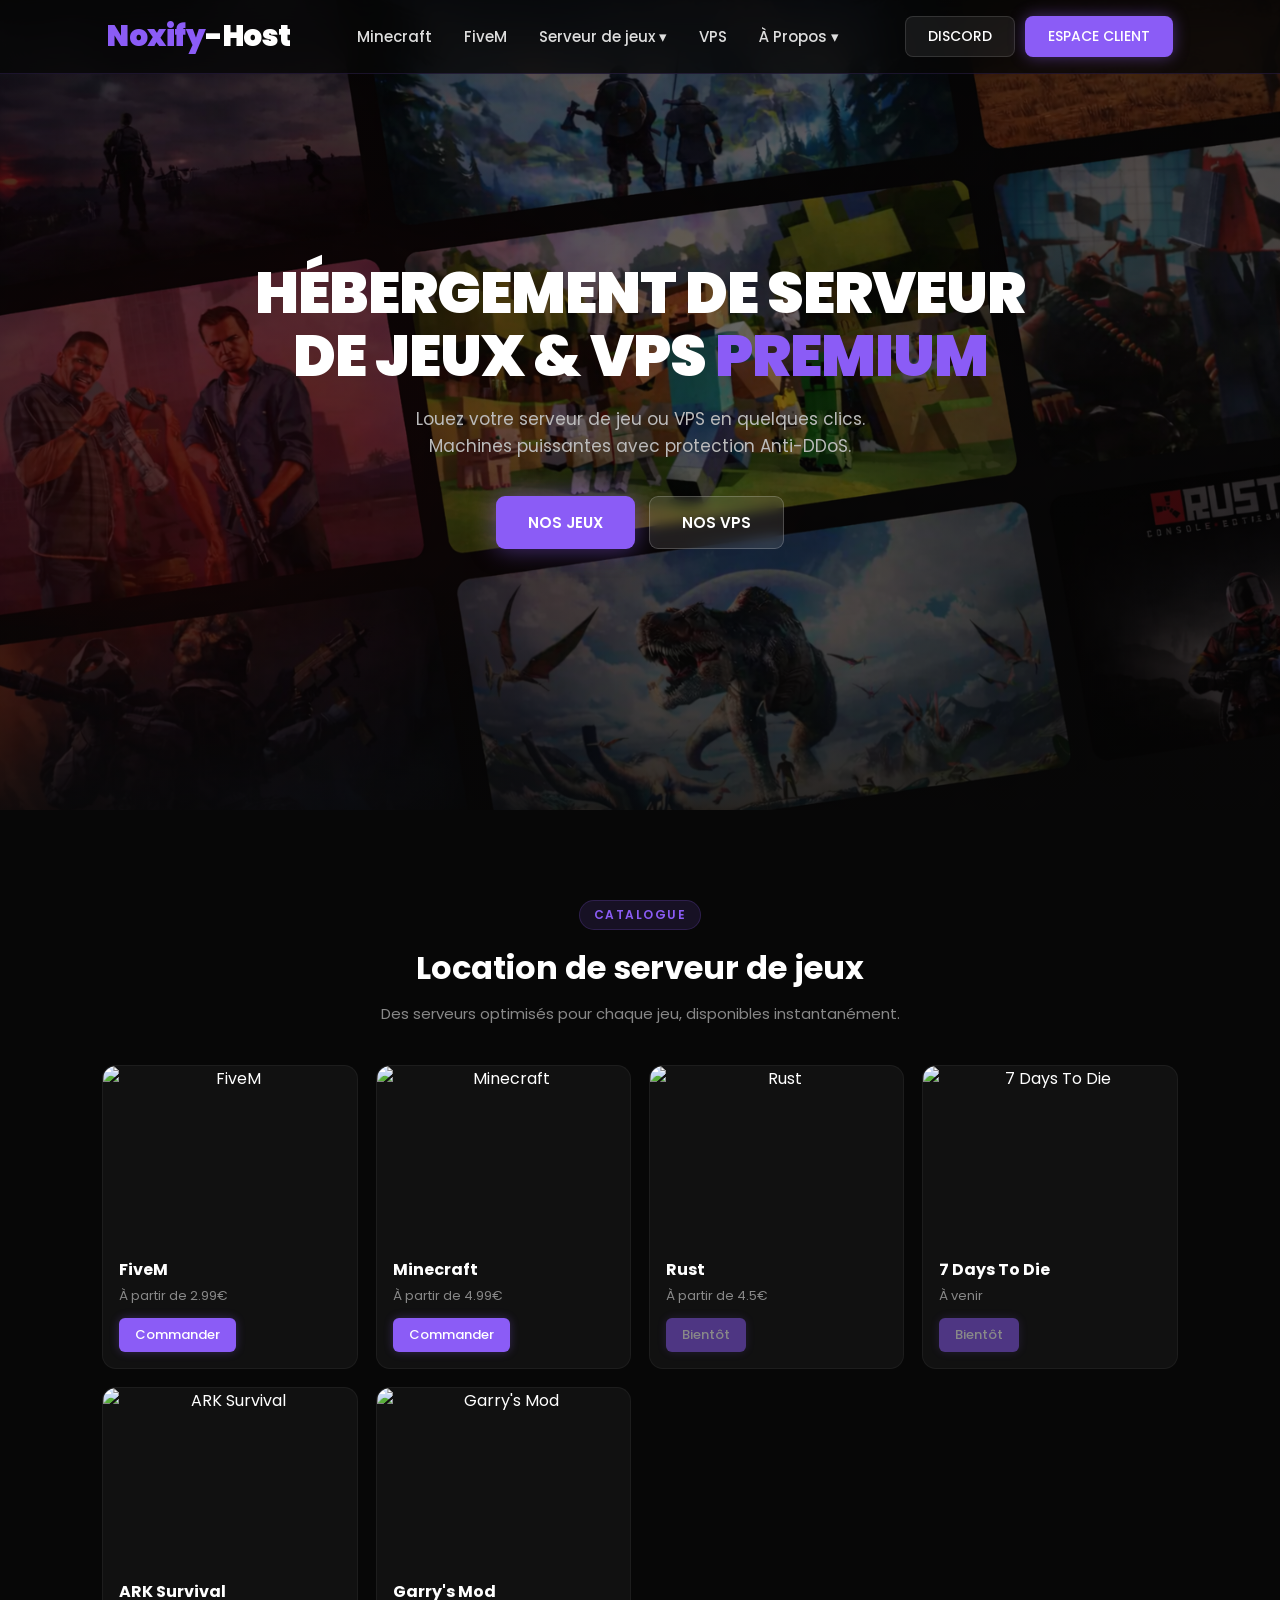
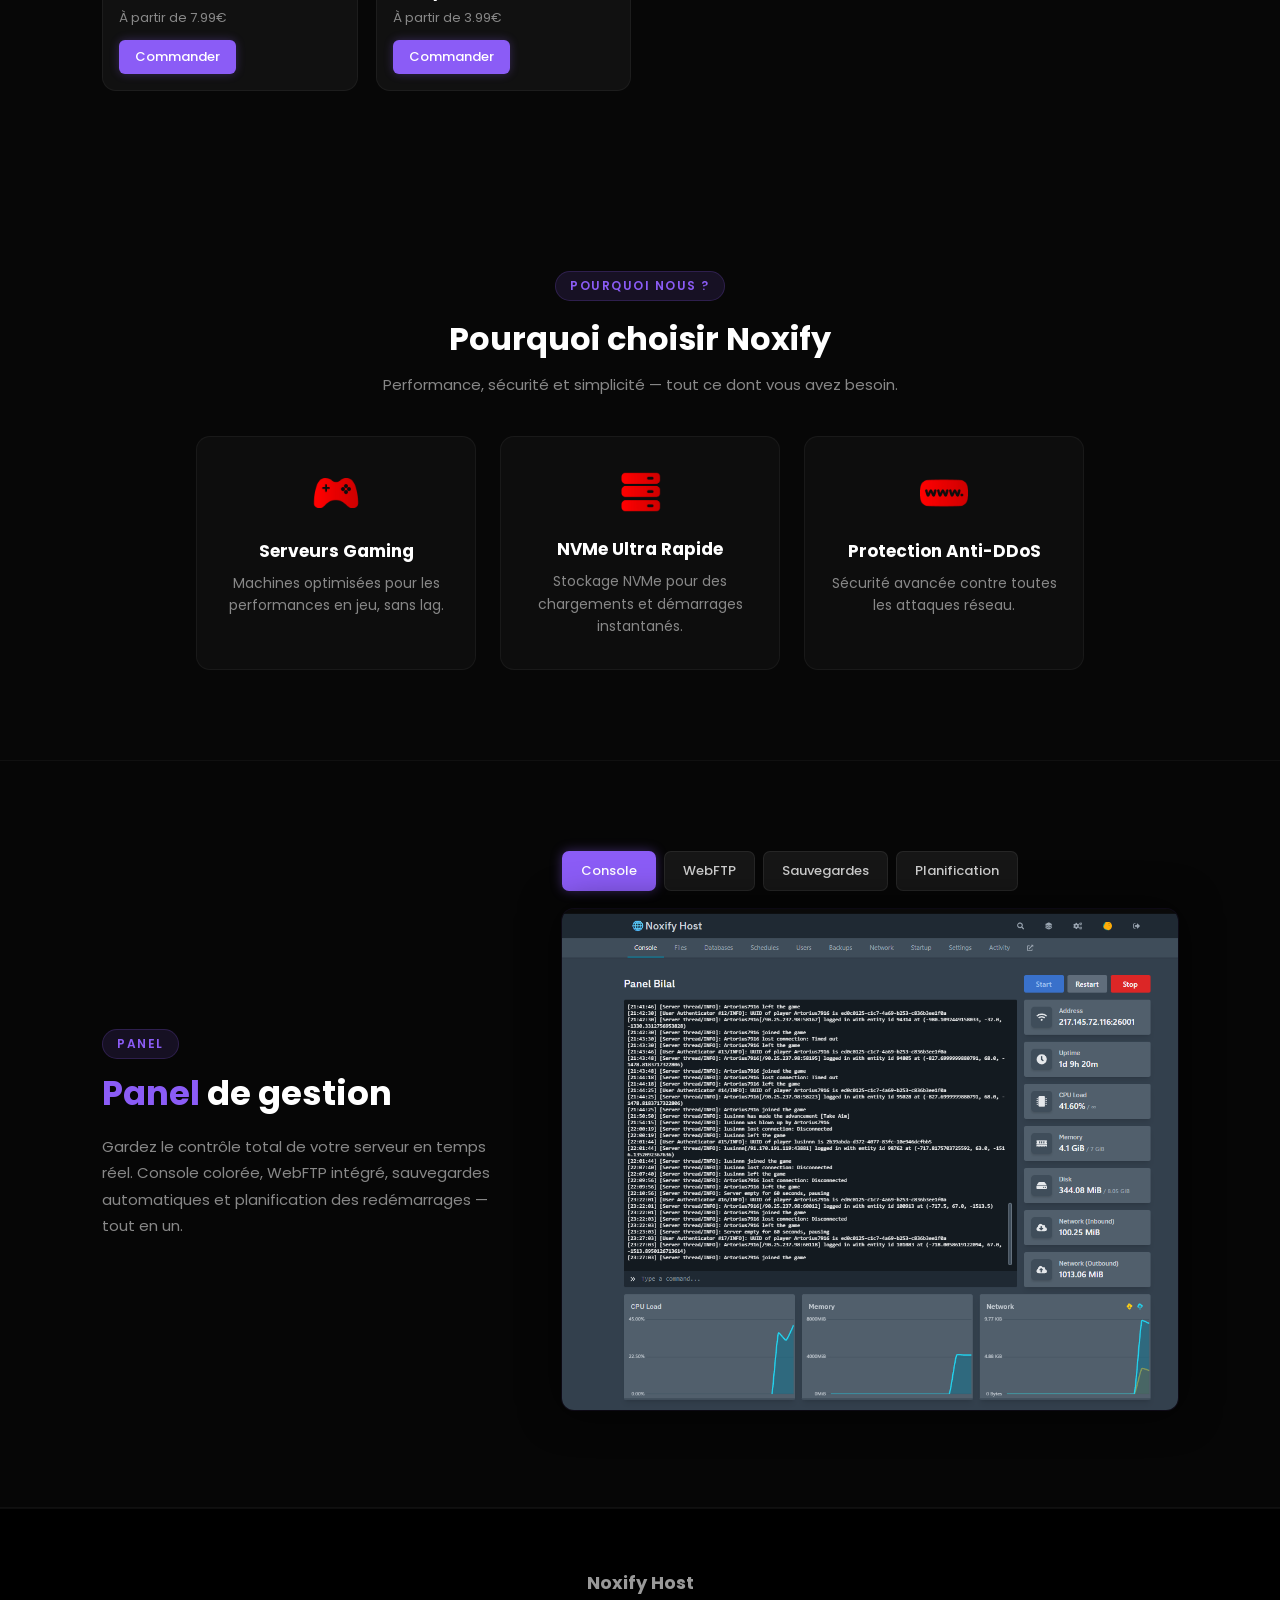
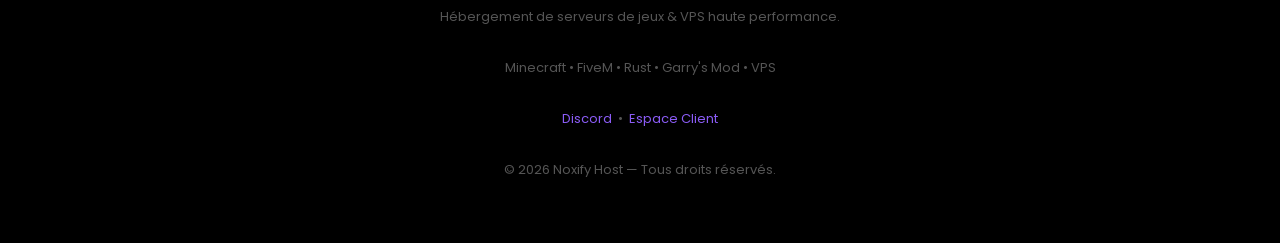
==== commit 5dc2cc5c: "Add files via upload" ====
--- a/index.html
+++ b/index.html
@@ -3,9 +3,10 @@
 
 <head>
 <meta charset="UTF-8">
+<meta name="viewport" content="width=device-width, initial-scale=1.0">
 <title>Noxify Host</title>
 
-<link href="https://fonts.googleapis.com/css2?family=Poppins:wght@300;500;700&display=swap" rel="stylesheet">
+<link href="https://fonts.googleapis.com/css2?family=Poppins:wght@300;400;500;700;900&display=swap" rel="stylesheet">
 
 <style>
 
@@ -22,196 +23,338 @@
 overflow-x:hidden;
 }
 
+/* COULEUR ACCENT */
+:root{
+--accent:#8b5cf6;
+--accent-glow:#8b5cf640;
+--accent-glow-strong:#8b5cf6;
+}
+
 /* NAVBAR */
 
 header{
 position:fixed;
 top:0;
-width:110%;
+width:100%;
 display:flex;
 align-items:center;
 justify-content:center;
-gap:50px; /* espace entre logo / menu / boutons */
+gap:50px;
 padding:15px 40px;
-background:rgba(0,0,0,0.65);
+background:rgba(7,7,7,0.80);
 backdrop-filter:blur(15px);
+-webkit-backdrop-filter:blur(15px);
+border-bottom:1px solid rgba(139,92,246,0.15);
 z-index:1000;
 }
 
 .logo{
 font-weight:900;
 font-size:29px;
+letter-spacing:-0.5px;
 }
 
 .logo span{
-color:#ff2b2b;
-}
-
-nav a{
-margin:0 13px;
+color:var(--accent);
+}
+
+/* NAV MENU */
+
+.menu{
+display:flex;
+list-style:none;
+gap:0;
+align-items:center;
+}
+
+.menu > li > a{
+padding:8px 16px;
 color:#ddd;
 text-decoration:none;
-font-size:17px;
-transition:0.3s;
-}
-
-nav a:hover{
-color:#ff2b2b;
-}
-
-.buttons button{
-padding:10px 28px;
+font-size:15px;
+font-weight:500;
+transition:0.25s;
+border-radius:6px;
+display:block;
+}
+
+.menu > li > a:hover{
+color:white;
+background:rgba(255,255,255,0.06);
+}
+
+/* DROPDOWN */
+
+.dropdown{
+position:relative;
+}
+
+.dropdown-menu{
+position:absolute;
+top:calc(100% + 10px);
+left:0;
+background:#0e0e0e;
+border:1px solid rgba(139,92,246,0.18);
+padding:20px 30px;
+border-radius:12px;
+display:flex;
+gap:40px;
+opacity:0;
+visibility:hidden;
+transform:translateY(8px);
+transition:0.22s ease;
+box-shadow:0 10px 40px rgba(0,0,0,0.7), 0 0 0 1px rgba(139,92,246,0.08);
+min-width:200px;
+}
+
+.dropdown:hover .dropdown-menu{
+opacity:1;
+visibility:visible;
+transform:translateY(0);
+}
+
+.column{
+display:flex;
+flex-direction:column;
+gap:12px;
+}
+
+.column a{
+display:flex;
+align-items:center;
+gap:10px;
+color:#bbb;
+text-decoration:none;
+font-size:14px;
+font-weight:400;
+transition:0.2s;
+white-space:nowrap;
+}
+
+.column a:hover{
+color:white;
+}
+
+.column img{
+width:18px;
+height:18px;
+object-fit:contain;
+opacity:0.9;
+}
+
+/* HEADER BUTTONS */
+
+.buttons{
+display:flex;
+align-items:center;
+gap:10px;
+}
+
+.buttons a, .buttons button{
+padding:9px 22px;
 border:none;
-border-radius:10px;
+border-radius:8px;
 cursor:pointer;
-margin-left:15px;
-font-weight:00;
-transition:0.3s;
-}
-
-.demo{
-background:white;
-}
-
-.demo:hover{
+font-weight:500;
+font-size:14px;
+text-decoration:none;
+transition:0.25s;
+display:inline-block;
+}
+
+.btn-discord{
+background:rgba(255,255,255,0.07);
+color:white;
+border:1px solid rgba(255,255,255,0.12) !important;
+}
+
+.btn-discord:hover{
+background:rgba(255,255,255,0.12);
+transform:translateY(-1px);
+}
+
+.btn-client{
+background:var(--accent);
+color:white;
+box-shadow:0 0 16px rgba(139,92,246,0.45);
+border:1px solid transparent !important;
+}
+
+.btn-client:hover{
 transform:translateY(-2px);
-}
-
-.client{
-background:#ff2b2b;
-color:white;
-box-shadow:0 0 12px #ff2b2b70;
-}
-
-.client:hover{
-transform:translateY(-2px);
-box-shadow:0 0 18px #ff2b2b;
+box-shadow:0 0 24px rgba(139,92,246,0.7);
 }
 
 /* HERO */
 
 .hero{
-height:68vh;
-background:url("fond.png") center/cover;
+height:90vh;
+background:url("fond.png") center/cover no-repeat;
 display:flex;
 align-items:center;
 justify-content:center;
 text-align:center;
 position:relative;
-}
-
-
+margin-top:0;
+}
+
+.hero::before{
+content:"";
+position:absolute;
+inset:0;
+background:linear-gradient(to bottom, rgba(7,7,7,0.3) 0%, rgba(7,7,7,0.6) 100%);
+}
 
 .hero div{
 position:relative;
 z-index:2;
-animation:fadeUp 1s ease;
+animation:fadeUp 0.9s ease both;
 }
 
 .hero h1{
-font-size:60px;
+font-size:58px;
+font-weight:900;
 line-height:1.1;
+letter-spacing:-1px;
 }
 
 .hero span{
-color:#ff2b2b;
+color:var(--accent);
 }
 
 .hero p{
-margin-top:20px;
-color:#ccc;
-font-size:18px;
+margin-top:18px;
+color:#bbb;
+font-size:17px;
+line-height:1.6;
 }
 
 .hero-buttons{
-margin-top:35px;
-}
-
-.hero-buttons button{
-padding:14px 30px;
+margin-top:36px;
+display:flex;
+gap:14px;
+justify-content:center;
+flex-wrap:wrap;
+}
+
+.btn-red{
+padding:14px 32px;
+background:var(--accent);
+color:white;
 border:none;
-border-radius:8px;
-margin:10px;
+border-radius:9px;
+font-size:15px;
+font-weight:600;
 cursor:pointer;
-font-weight:500;
-transition:0.3s;
-}
-
-.red{
-background:#ff2b2b;
-color:white;
-box-shadow:0 0 20px #ff2b2b60;
-}
-
-.red:hover{
+box-shadow:0 0 24px rgba(139,92,246,0.5);
+transition:0.25s;
+}
+
+.btn-red:hover{
 transform:translateY(-3px);
-box-shadow:0 0 25px #ff2b2b;
-}
-
-.white{
-background:white;
-}
-
-.white:hover{
+box-shadow:0 0 32px rgba(139,92,246,0.75);
+}
+
+.btn-white{
+padding:14px 32px;
+background:rgba(255,255,255,0.1);
+color:white;
+border:1px solid rgba(255,255,255,0.2);
+border-radius:9px;
+font-size:15px;
+font-weight:600;
+cursor:pointer;
+transition:0.25s;
+backdrop-filter:blur(6px);
+}
+
+.btn-white:hover{
+background:rgba(255,255,255,0.16);
 transform:translateY(-3px);
 }
 
 /* SECTIONS */
 
 section{
-padding:100px 10%;
+padding:90px 8%;
 text-align:center;
 }
 
-/* JEUX (inchangé visuellement) */
+section h2{
+font-size:32px;
+font-weight:700;
+margin-bottom:10px;
+}
+
+section > p{
+color:#888;
+margin-bottom:40px;
+font-size:15px;
+}
+
+/* JEUX */
 
 .games-grid{
 display:grid;
-grid-template-columns:repeat(auto-fit,minmax(200px,1fr));
-gap:20px;
+grid-template-columns:repeat(auto-fit,minmax(210px,1fr));
+gap:18px;
 margin-top:40px;
 }
 
 .game-card{
 background:#111;
-border-radius:12px;
+border-radius:14px;
 overflow:hidden;
-transition:0.3s;
+transition:0.28s;
 cursor:pointer;
+border:1px solid rgba(255,255,255,0.05);
 }
 
 .game-card img{
 width:100%;
-height:180px;
+height:175px;
 object-fit:cover;
+display:block;
 }
 
 .game-info{
-padding:17px;
+padding:16px;
 text-align:left;
 }
 
 .game-info h3{
-margin-bottom:5px;
+margin-bottom:4px;
+font-size:16px;
 }
 
 .game-info p{
-color:#ccc;
-font-size:14px;
-}
-
-.game-card button{
-margin-top:10px;
-padding:8px 15px;
+color:#888;
+font-size:13px;
+margin-bottom:12px;
+}
+
+.game-card .btn-order{
+padding:7px 16px;
 border:none;
-border-radius:5px;
-background:red;
-color:white;
+border-radius:6px;
+background:var(--accent);
+color:white;
+font-size:13px;
+font-weight:500;
 cursor:pointer;
+transition:0.2s;
+box-shadow:0 0 10px rgba(139,92,246,0.3);
+}
+
+.game-card .btn-order:hover{
+background:#7c3aed;
+box-shadow:0 0 16px rgba(139,92,246,0.5);
 }
 
 .game-card:hover{
-transform:scale(1.05);
+transform:translateY(-5px);
+border-color:rgba(139,92,246,0.3);
+box-shadow:0 8px 30px rgba(0,0,0,0.5);
 }
 
 /* FEATURES */
@@ -219,33 +362,50 @@
 .features-grid{
 display:flex;
 justify-content:center;
-gap:60px;
+gap:24px;
 margin-top:40px;
 flex-wrap:wrap;
 }
 
 .feature{
-max-width:260px;
-padding:30px;
+flex:1;
+min-width:220px;
+max-width:280px;
+padding:32px 26px;
 background:#0d0d0d;
-border-radius:12px;
-transition:0.4s;
+border:1px solid rgba(255,255,255,0.05);
+border-radius:14px;
+transition:0.35s;
 }
 
 .feature:hover{
 transform:translateY(-8px);
-box-shadow:0 0 20px #ff2b2b40;
+border-color:rgba(139,92,246,0.3);
+box-shadow:0 0 30px rgba(139,92,246,0.15);
 }
 
 .feature-icon{
-width:50px;
-margin-bottom:15px;
+width:48px;
+margin-bottom:14px;
+}
+
+.feature h3{
+font-size:17px;
+margin-bottom:8px;
+}
+
+.feature p{
+color:#888;
+font-size:14px;
+line-height:1.6;
 }
 
 /* PANEL */
 
 .panel-section{
 background:#060606;
+border-top:1px solid rgba(255,255,255,0.04);
+border-bottom:1px solid rgba(255,255,255,0.04);
 }
 
 .panel-container{
@@ -254,169 +414,130 @@
 justify-content:space-between;
 gap:60px;
 flex-wrap:wrap;
+text-align:left;
 }
 
 .panel-left{
-max-width:420px;
-text-align:left;
+max-width:400px;
 }
 
 .panel-left h2{
-font-size:36px;
-margin-bottom:25px;
+font-size:34px;
+margin-bottom:20px;
+line-height:1.2;
 }
 
 .panel-left span{
-color:#ff2b2b;
+color:var(--accent);
 }
 
 .panel-left p{
-color:#ccc;
-line-height:1.7;
+color:#888;
+line-height:1.75;
+font-size:15px;
 }
 
 .panel-right{
 flex:1;
+min-width:300px;
 }
 
 .panel-tabs{
 display:flex;
-gap:10px;
-margin-bottom:20px;
+gap:8px;
+margin-bottom:18px;
 flex-wrap:wrap;
 }
 
 .panel-tabs button{
-background:#111;
-color:white;
-border:none;
-padding:10px 18px;
-border-radius:6px;
+background:#161616;
+color:#ccc;
+border:1px solid rgba(255,255,255,0.07);
+padding:9px 18px;
+border-radius:7px;
 cursor:pointer;
-font-size:14px;
-transition:0.3s;
+font-size:13px;
+font-weight:500;
+transition:0.22s;
+font-family:Poppins,sans-serif;
 }
 
 .panel-tabs button:hover{
-background:#222;
+background:#1e1e1e;
+color:white;
 }
 
 .panel-tabs .active{
-background:#ff2b2b;
+background:var(--accent);
+color:white;
+border-color:transparent;
+box-shadow:0 0 12px rgba(139,92,246,0.4);
 }
 
 .panel-image img{
 width:100%;
-border-radius:10px;
-box-shadow:0 0 30px rgba(0,0,0,0.6);
-animation:fadePanel 0.5s;
+border-radius:12px;
+box-shadow:0 0 40px rgba(0,0,0,0.7), 0 0 0 1px rgba(139,92,246,0.1);
+animation:fadePanel 0.4s ease both;
 }
 
 /* FOOTER */
 
 footer{
 text-align:center;
-padding:60px;
+padding:60px 40px;
 background:#000;
-color:#777;
+color:#555;
+border-top:1px solid rgba(255,255,255,0.05);
+}
+
+footer h3{
+color:#999;
+font-size:18px;
+margin-bottom:8px;
+}
+
+footer p{
+font-size:13px;
+line-height:2;
+}
+
+footer a{
+color:var(--accent);
+text-decoration:none;
+}
+
+footer a:hover{
+text-decoration:underline;
 }
 
 /* ANIMATIONS */
 
 @keyframes fadeUp{
-from{
-opacity:0;
-transform:translateY(40px);
-}
-to{
-opacity:1;
-transform:translateY(0);
-}
+from{opacity:0;transform:translateY(35px);}
+to{opacity:1;transform:translateY(0);}
 }
 
 @keyframes fadePanel{
-from{
-opacity:0;
-transform:scale(0.95);
-}
-to{
-opacity:1;
-transform:scale(1);
-}
-}
-body{
-margin:0;
-font-family:Arial;
-background:#0e0e0e;
-}
-
-
-.menu{
-display:flex;
-list-style:none;
-gap:0px; /* rapproche les pages */
-align-items:center;
-}
-
-.menu a{
-color:white;
-text-decoration:none;
-font-weight:500;
-}
-
-.dropdown{
-position:relative;
-}
-
-/* MENU */
-.dropdown-menu{
-position:absolute;
-top:45px;
-left:0;
-background:#0e0e0e; /* même couleur navbar */
-padding:25px 40px;
-border-radius:10px;
-display:flex;
-gap:60px;
-
-opacity:100;
-visibility:hidden;
-transform:translateY(10px);
-transition:0.25s;
-box-shadow:0 10px 30px rgba(255, 255, 255, 0.5);
-}
-
-.dropdown:hover .dropdown-menu{
-opacity:1;
-visibility:visible;
-transform:translateY(0);
-}
-
-.column{
-display:flex;
-flex-direction:column;
-gap:12px;
-}
-
-/* jeux */
-.column a{
-display:flex;
-align-items:center;
-gap:10px;
-color:#ccc;
-font-size:15px;
-}
-
-.column a:hover{
-color:white;
-}
-
-/* logos */
-.column img{
-width:18px;
-height:18px;
-object-fit:contain;
-}
+from{opacity:0;transform:scale(0.97);}
+to{opacity:1;transform:scale(1);}
+}
+
+/* SECTION TITLE DECORATION */
+.section-label{
+display:inline-block;
+background:rgba(139,92,246,0.12);
+color:var(--accent);
+font-size:12px;
+font-weight:600;
+letter-spacing:1.5px;
+text-transform:uppercase;
+padding:5px 14px;
+border-radius:20px;
+margin-bottom:14px;
+border:1px solid rgba(139,92,246,0.2);
+}
+
 </style>
 </head>
 
@@ -424,237 +545,215 @@
 
 <header>
 
-<div class="logo">
-<span>Noxify</span>-Host
-</div>
-
-<nav class="navbar">
-<ul class="menu">
-
-<li><a href="minecraft.html">Minecraft</a></li>
-<li><a href="fivem.html">FiveM</a></li>
-
-<li class="dropdown">
-<a href="#">Serveur de jeux ▾</a>
-
-<div class="dropdown-menu">
-
-<div class="column">
-<a href="fivem.html"><img src="fivem.png"> FiveM</a>
-<a href="minecraft.html"><img src="minecraft.png"> Minecraft</a>
-<a href="rust.html"><img src="rust.png"> Rust</a>
-<a href="Gmod.html"><img src="gmod.png"> Garry's Mod</a>
-<a href="#"><img src="ark.png"> Ark Survival</a>
-
-</div>
-
-     
+  <div class="logo"><span>Noxify</span>-Host</div>
+
+  <nav>
+    <ul class="menu">
+
+      <li><a href="minecraft.html">Minecraft</a></li>
+      <li><a href="fivem.html">FiveM</a></li>
+
+      <li class="dropdown">
+        <a href="#">Serveur de jeux ▾</a>
+        <div class="dropdown-menu">
+          <div class="column">
+            <a href="fivem.html"><img src="fivem.png"> FiveM</a>
+            <a href="minecraft.html"><img src="minecraft.png"> Minecraft</a>
+            <a href="rust.html"><img src="rust.png"> Rust</a>
+            <a href="Gmod.html"><img src="gmod.png"> Garry's Mod</a>
+            <a href="#"><img src="ark.png"> Ark Survival</a>
+          </div>
+        </div>
+      </li>
+
+      <li><a href="#">VPS</a></li>
+
+      <li class="dropdown">
+        <a href="#">À Propos ▾</a>
+        <div class="dropdown-menu">
+          <div class="column">
+            <a href="https://discord.gg/HhD2nzzryc" target="_blank"><img src="discord.png"> Discord</a>
+            <a href="https://docs.google.com/document/d/1-SjulJAlnoet7sxczA6nRrApv588deVYGDTuci8vPjs/edit?usp=sharing" target="_blank"><img src="argent.png"> CGU</a>
+            <a href="https://docs.google.com/document/d/1RLc7A5egnZTXRIU7VuDUEhS48q4EmQtt2GM_t5DZPIg/edit?usp=sharing" target="_blank"><img src="reglement.png"> Règlement</a>
+            <a href="https://docs.google.com/document/d/1qCGnPb2x362j0OupZAFq4QUYTR8ngCTxFYRwEbrApnY/edit?usp=sharing" target="_blank"><img src="presentation.png"> Présentation</a>
+          </div>
+        </div>
+      </li>
+
+    </ul>
+  </nav>
+
+  <div class="buttons">
+    <a href="https://discord.gg/HhD2nzzryc" target="_blank" class="btn-discord">DISCORD</a>
+    <a href="https://client-noxifyhost.store" target="_blank" class="btn-client">ESPACE CLIENT</a>
+  </div>
+
+</header>
+
+<!-- HERO -->
+<section class="hero">
+  <div>
+    <h1>
+      HÉBERGEMENT DE SERVEUR<br>
+      DE JEUX &amp; VPS <span>PREMIUM</span>
+    </h1>
+    <p>
+      Louez votre serveur de jeu ou VPS en quelques clics.<br>
+      Machines puissantes avec protection Anti-DDoS.
+    </p>
+    <div class="hero-buttons">
+      <button class="btn-red" onclick="document.querySelector('.games').scrollIntoView({behavior:'smooth'})">NOS JEUX</button>
+      <button class="btn-white">NOS VPS</button>
+    </div>
+  </div>
+</section>
+
+<!-- JEUX -->
+<section class="games">
+  <div class="section-label">Catalogue</div>
+  <h2>Location de serveur de jeux</h2>
+  <p>Des serveurs optimisés pour chaque jeu, disponibles instantanément.</p>
+
+  <div class="games-grid">
+
+    <div class="game-card">
+      <img src="https://img-c.udemycdn.com/course/480x270/6556249_f336.jpg" alt="FiveM">
+      <div class="game-info">
+        <h3>FiveM</h3>
+        <p>À partir de 2.99€</p>
+        <button class="btn-order" onclick="location.href='fivem.html'">Commander</button>
       </div>
-    </li>
-
-    <li><a href="#">VPS</a></li>
-    
-<li class="dropdown">
-<a href="#">A Propos ▾</a>
-
-<div class="dropdown-menu">
-
-<div class="column">
-<a href="https://discord.gg/TMYsj8FPNg"><img src="discord.png"> Discord</a>
-<a href="https://docs.google.com/document/d/1-SjulJAlnoet7sxczA6nRrApv588deVYGDTuci8vPjs/edit?usp=sharing"><img src="argent.png"> Condition Générales d’utilisation</a>
-<a href="https://docs.google.com/document/d/1RLc7A5egnZTXRIU7VuDUEhS48q4EmQtt2GM_t5DZPIg/edit?usp=sharing"><img src="reglement.png">  RÈGLEMENT D’UTILISATION</a>
-<a href="https://docs.google.com/document/d/1qCGnPb2x362j0OupZAFq4QUYTR8ngCTxFYRwEbrApnY/edit?usp=sharing"><img src="presentation.png">   Présentation de NoxifyHost</a>
-  </ul>
-</nav>
-
-<div class="buttons">
-<button class="demo">DISCORD</button>
-<a href="https://client-noxifyhost.store" class="client">ESPACE CLIENT</a>
-</div>
-
-</header>
-
-<section class="hero">
-
-<div>
-
-<h1>
-HEBERGEMENT DE SERVEUR<br>
-DE JEUX & VPS <span>PREMIUM</span>
-</h1>
-
-<p>
-Louez votre serveur de jeu ou VPS en quelques clics.<br>
-Machines puissantes avec protection Anti-DDoS.
-</p>
-
-<div class="hero-buttons">
-<button class="red">NOS JEUX</button>
-<button class="white">NOS VPS</button>
-</div>
-
-</div>
-
+    </div>
+
+    <div class="game-card">
+      <img src="https://assets.nintendo.eu/image/upload/f_auto,c_limit,w_1920,q_auto:low/MNS/NOE/70010000000963/SQ_NSwitch_Minecraft" alt="Minecraft">
+      <div class="game-info">
+        <h3>Minecraft</h3>
+        <p>À partir de 4.99€</p>
+        <button class="btn-order" onclick="location.href='minecraft.html'">Commander</button>
+      </div>
+    </div>
+
+    <div class="game-card">
+      <img src="https://cdn.cloudflare.steamstatic.com/steam/apps/252490/header.jpg" alt="Rust">
+      <div class="game-info">
+        <h3>Rust</h3>
+        <p>À partir de 4.5€</p>
+        <button class="btn-order" style="opacity:0.5;cursor:default;" disabled>Bientôt</button>
+      </div>
+    </div>
+
+    <div class="game-card">
+      <img src="https://cdn.cloudflare.steamstatic.com/steam/apps/251570/header.jpg" alt="7 Days To Die">
+      <div class="game-info">
+        <h3>7 Days To Die</h3>
+        <p>À venir</p>
+        <button class="btn-order" style="opacity:0.5;cursor:default;" disabled>Bientôt</button>
+      </div>
+    </div>
+
+    <div class="game-card">
+      <img src="https://cdn.cloudflare.steamstatic.com/steam/apps/346110/header.jpg" alt="ARK Survival">
+      <div class="game-info">
+        <h3>ARK Survival</h3>
+        <p>À partir de 7.99€</p>
+        <button class="btn-order">Commander</button>
+      </div>
+    </div>
+
+    <div class="game-card">
+      <img src="https://cdn.dlcompare.com/game_tetiere/upload/gameimage/file/garry-s-mod-file-53912cf2.jpeg.webp" alt="Garry's Mod">
+      <div class="game-info">
+        <h3>Garry's Mod</h3>
+        <p>À partir de 3.99€</p>
+        <button class="btn-order" onclick="location.href='Gmod.html'">Commander</button>
+      </div>
+    </div>
+
+  </div>
 </section>
 
-<section class="games">
-
-<h2>Location de serveur de jeux</h2>
-
-<div class="games-grid">
-
-<!-- JEUX EXACTEMENT COMME AVANT -->
-
-<div class="game-card">
-<img src="https://img-c.udemycdn.com/course/480x270/6556249_f336.jpg">
-<div class="game-info">
-<h3>FiveM</h3>
-<p>A partir de 2.99€</p>
-<button>Commander</button>
-</div>
-</div>
-
-<div class="game-card">
-<img src="https://assets.nintendo.eu/image/upload/f_auto,c_limit,w_1920,q_auto:low/MNS/NOE/70010000000963/SQ_NSwitch_Minecraft">
-<div class="game-info">
-<h3>Minecraft</h3>
-<p>A partir de 4.99€</p>
-<button>Commander</button>
-</div>
-</div>
-
-<div class="game-card">
-<img src="https://cdn.cloudflare.steamstatic.com/steam/apps/252490/header.jpg">
-<div class="game-info">
-<h3>Rust</h3>
-<p>A partir de 4.5€</p>
-<button>Commander</button>
-</div>
-</div>
-
-<div class="game-card">
-<img src="https://cdn.cloudflare.steamstatic.com/steam/apps/251570/header.jpg">
-<div class="game-info">
-<h3>7 Days To Die</h3>
-<p>A venir</p>
-<button>Commander</button>
-</div>
-</div>
-
-<div class="game-card">
-<img src="https://cdn.cloudflare.steamstatic.com/steam/apps/346110/header.jpg">
-<div class="game-info">
-<h3>ARK Survival</h3>
-<p>A partir de 7.99€</p>
-<button>Commander</button>
-</div>
-</div>
-
-<div class="game-card">
-<img src="https://cdn.dlcompare.com/game_tetiere/upload/gameimage/file/garry-s-mod-file-53912cf2.jpeg.webp">
-<div class="game-info">
-<h3>Garry's Mod</h3>
-<p>A partir de 3.99€</p>
-<button>Commander</button>
-</div>
-</div>
-
-</div>
+<!-- FEATURES -->
+<section>
+  <div class="section-label">Pourquoi nous ?</div>
+  <h2>Pourquoi choisir Noxify</h2>
+  <p>Performance, sécurité et simplicité — tout ce dont vous avez besoin.</p>
+
+  <div class="features-grid">
+
+    <div class="feature">
+      <img src="manette2.webp" class="feature-icon" alt="Gaming">
+      <h3>Serveurs Gaming</h3>
+      <p>Machines optimisées pour les performances en jeu, sans lag.</p>
+    </div>
+
+    <div class="feature">
+      <img src="VPS2.webp" class="feature-icon" alt="NVMe">
+      <h3>NVMe Ultra Rapide</h3>
+      <p>Stockage NVMe pour des chargements et démarrages instantanés.</p>
+    </div>
+
+    <div class="feature">
+      <img src="NDD.webp" class="feature-icon" alt="DDoS">
+      <h3>Protection Anti-DDoS</h3>
+      <p>Sécurité avancée contre toutes les attaques réseau.</p>
+    </div>
+
+  </div>
 </section>
 
-<section>
-
-<h2>Pourquoi choisir Noxify</h2>
-
-<div class="features-grid">
-
-<div class="feature">
-<img src="manette2.webp" class="feature-icon">
-<h3>Serveurs Gaming</h3>
-<p>Machines optimisées pour les performances.</p>
-</div>
-
-<div class="feature">
-<img src="VPS2.webp" class="feature-icon">
-<h3>NVMe Ultra Rapide</h3>
-<p>Stockage NVMe pour des chargements instantanés.</p>
-</div>
-
-<div class="feature">
-<img src="NDD.webp" class="feature-icon">
-<h3>Protection Anti-DDoS</h3>
-<p>Sécurité avancée contre les attaques.</p>
-</div>
-
-</div>
-
+<!-- PANEL -->
+<section class="panel-section">
+  <div class="panel-container">
+
+    <div class="panel-left">
+      <div class="section-label">Panel</div>
+      <h2><span>Panel</span> de gestion</h2>
+      <p>
+        Gardez le contrôle total de votre serveur en temps réel.
+        Console colorée, WebFTP intégré, sauvegardes automatiques
+        et planification des redémarrages — tout en un.
+      </p>
+    </div>
+
+    <div class="panel-right">
+      <div class="panel-tabs">
+        <button class="active" onclick="changePanel('console.png',this)">Console</button>
+        <button onclick="changePanel('ftp.png',this)">WebFTP</button>
+        <button onclick="changePanel('backup.png',this)">Sauvegardes</button>
+        <button onclick="changePanel('plan.png',this)">Planification</button>
+      </div>
+      <div class="panel-image">
+        <img id="panel-img" src="console.png" alt="Panel">
+      </div>
+    </div>
+
+  </div>
 </section>
 
-<section class="panel-section">
-
-<div class="panel-container">
-
-<div class="panel-left">
-
-<h2><span>Panel</span> de gestion</h2>
-
-<h3>Console</h3>
-
-<p>
-Gardez le contrôle de votre serveur en temps réel.
-Consultez des logs colorés, surveillez les joueurs connectés
-et gérez votre serveur facilement.
-</p>
-
-</div>
-
-<div class="panel-right">
-
-<div class="panel-tabs">
-
-<button class="active" onclick="changePanel('console.png',this)">Console</button>
-<button onclick="changePanel('ftp.png',this)">WebFTP</button>
-<button onclick="changePanel('backup.png',this)">Sauvegardes</button>
-<button onclick="changePanel('plan.png',this)">Planification</button>
-
-</div>
-
-<div class="panel-image">
-<img id="panel-img" src="console.png">
-</div>
-
-</div>
-
-</div>
-
-</section>
-
+<!-- FOOTER -->
 <footer>
-
-<h3>Noxify Host</h3>
-<p>Hébergement de serveurs de jeux & VPS haute performance.</p>
-<br>
-<p>Minecraft • FiveM • VPS • Cloud</p>
-<br>
-<p>© 2026 Noxify Host</p>
-
+  <h3>Noxify Host</h3>
+  <p>Hébergement de serveurs de jeux &amp; VPS haute performance.</p>
+  <br>
+  <p>Minecraft • FiveM • Rust • Garry's Mod • VPS</p>
+  <br>
+  <p>
+    <a href="https://discord.gg/HhD2nzzryc" target="_blank">Discord</a>
+    &nbsp;•&nbsp;
+    <a href="https://client-noxifyhost.store" target="_blank">Espace Client</a>
+  </p>
+  <br>
+  <p>© 2026 Noxify Host — Tous droits réservés.</p>
 </footer>
 
 <script>
-
-function changePanel(image,button){
-
-document.getElementById("panel-img").src=image;
-
-let buttons=document.querySelectorAll(".panel-tabs button");
-
-buttons.forEach(btn=>btn.classList.remove("active"));
-
-button.classList.add("active");
-
-}
-
+function changePanel(image, button){
+  document.getElementById("panel-img").src = image;
+  document.querySelectorAll(".panel-tabs button").forEach(btn => btn.classList.remove("active"));
+  button.classList.add("active");
+}
 </script>
 
 </body>
-</html>+</html>
